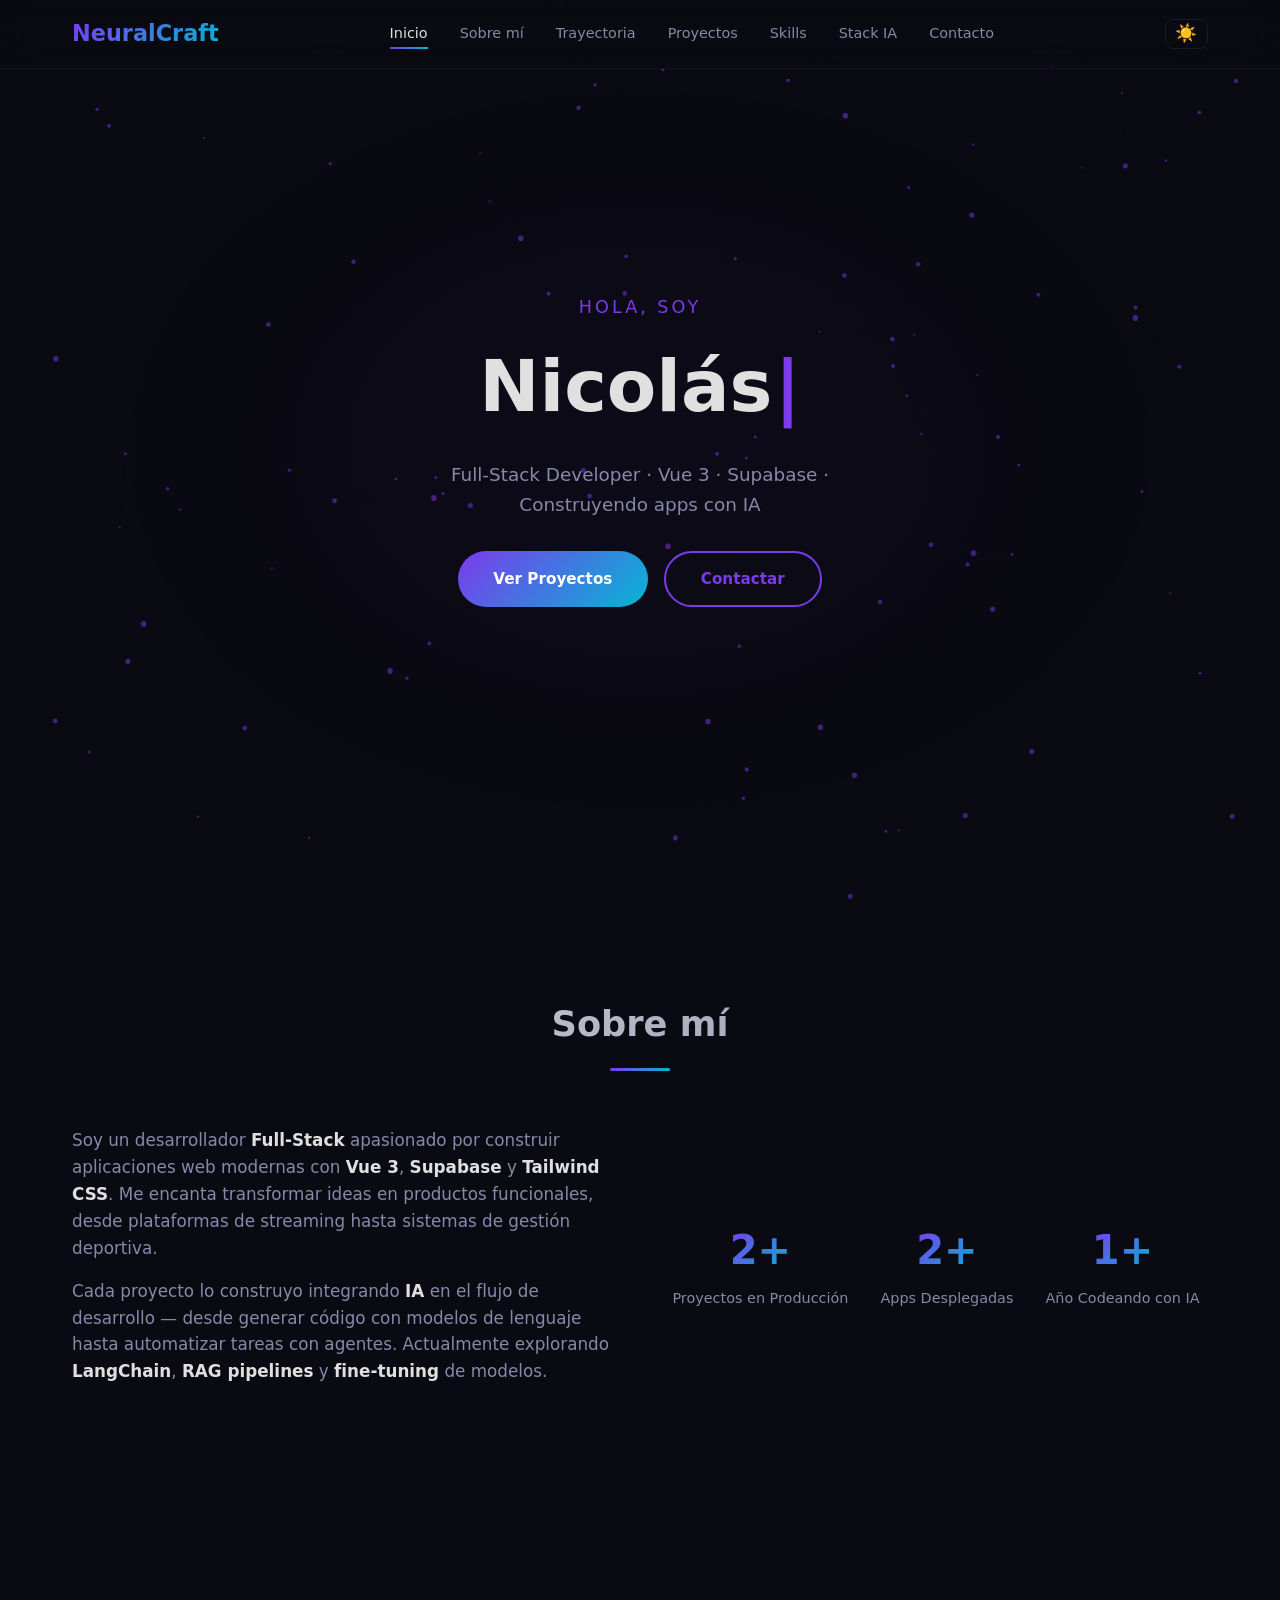
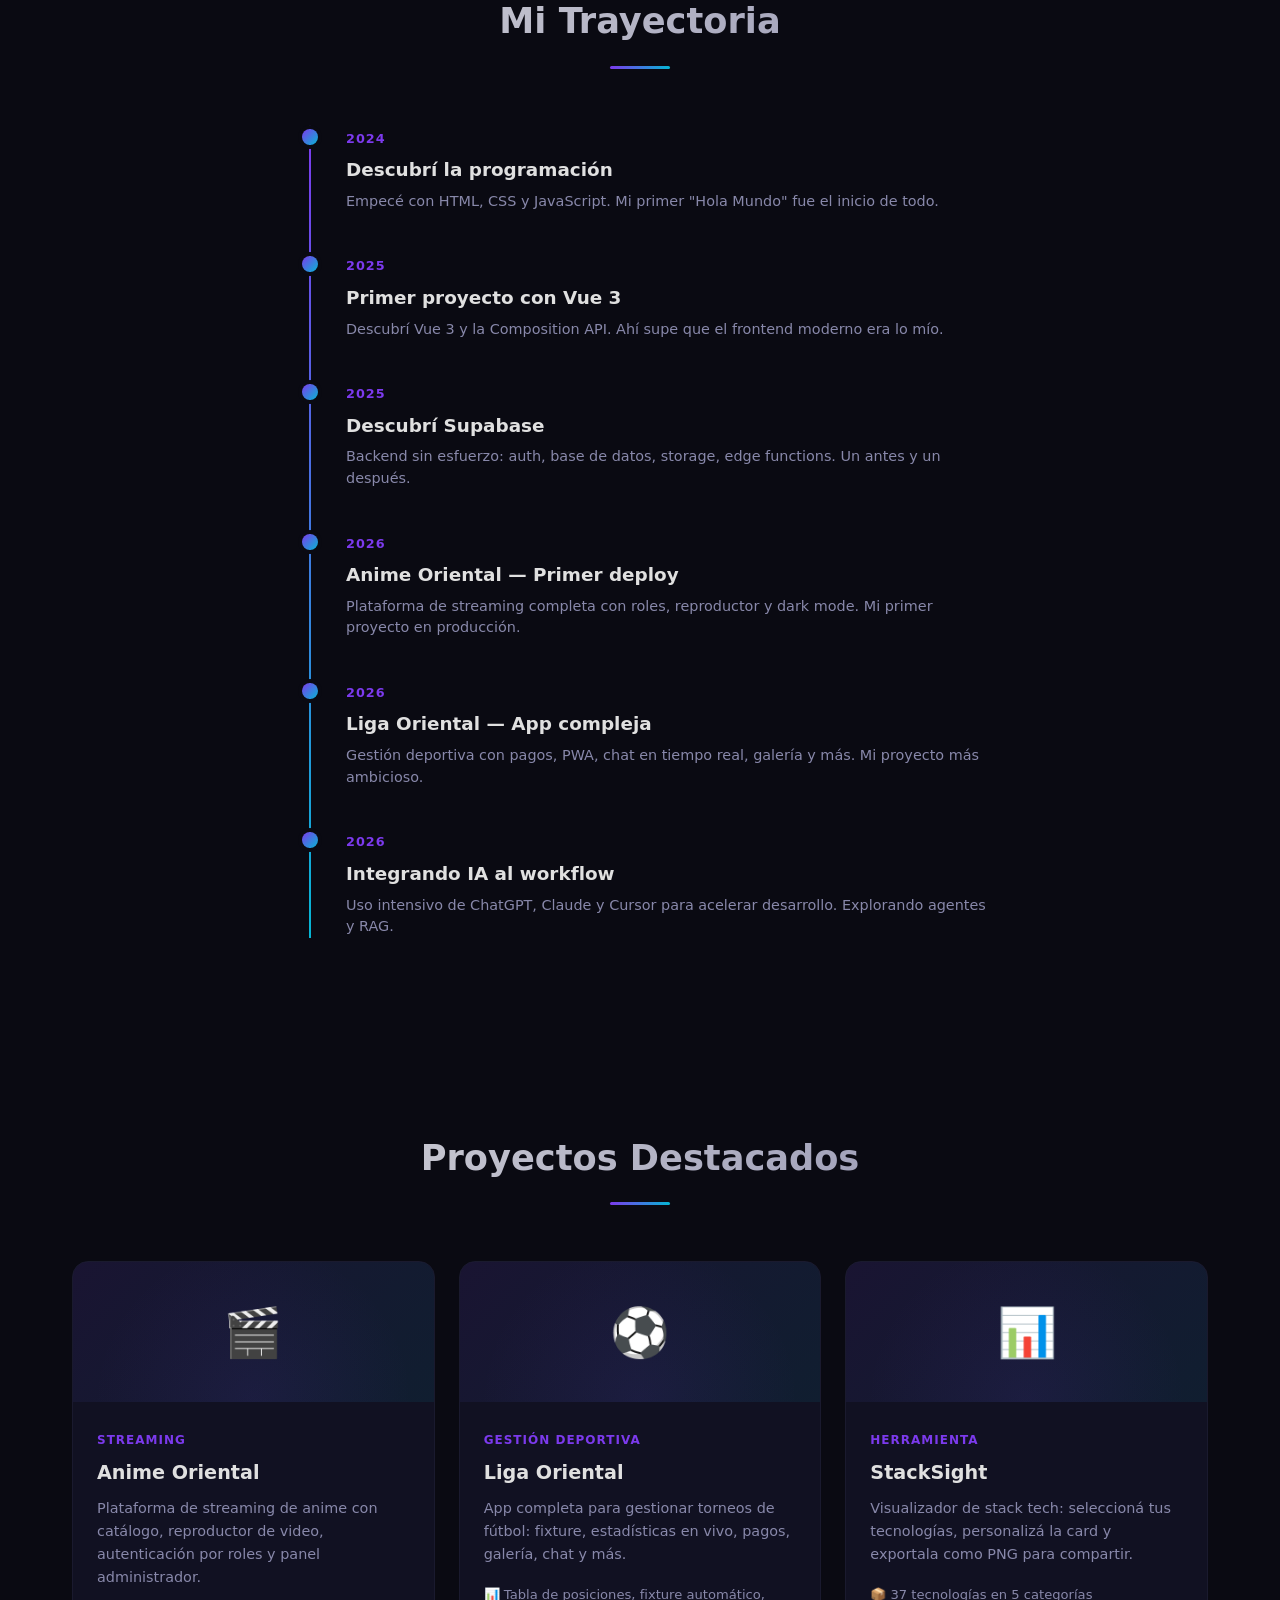
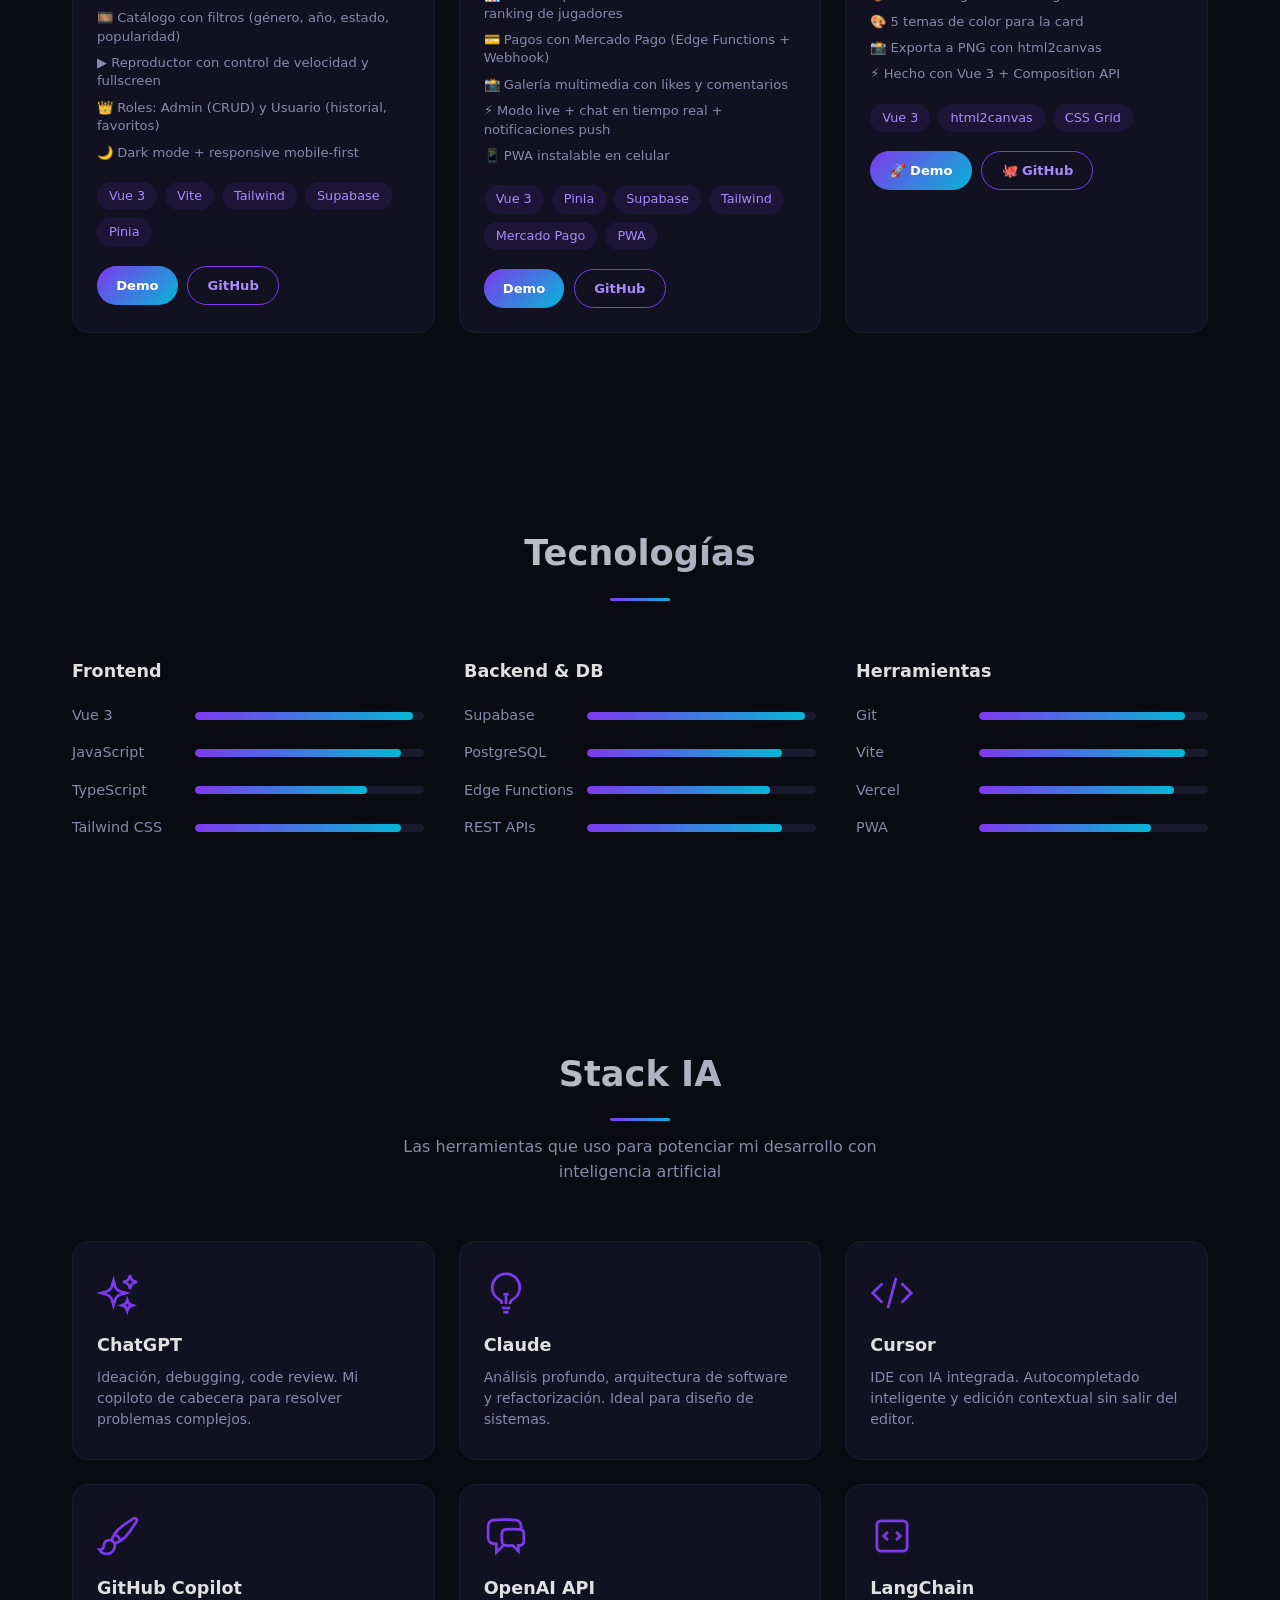
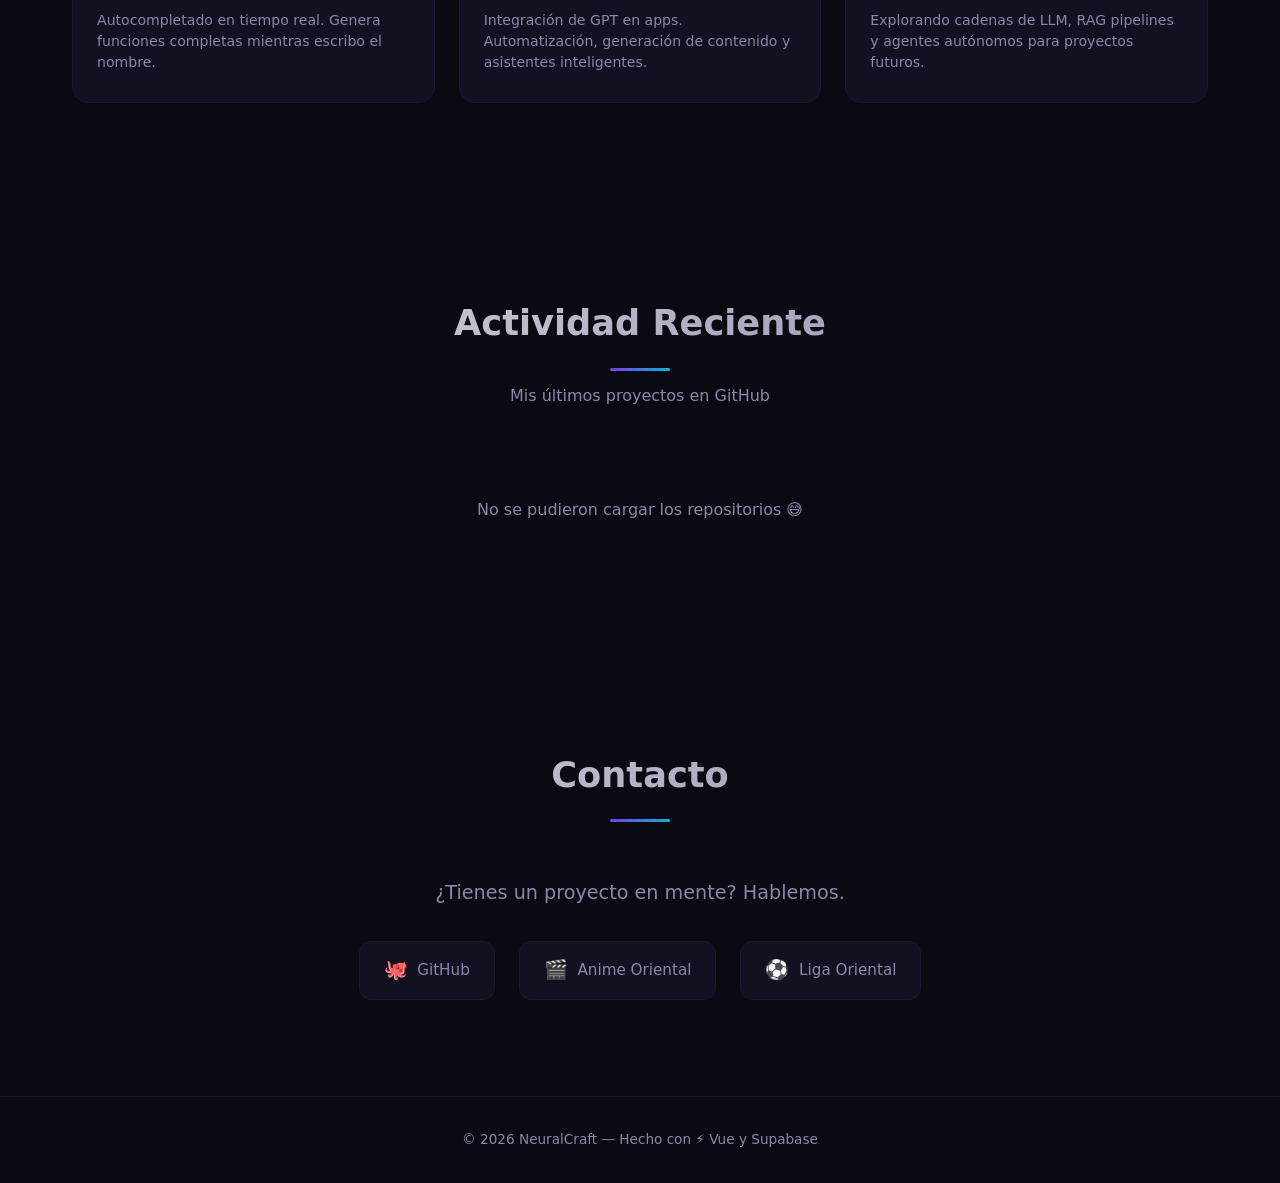
==== index.html @ 84f68640 "🔒 Security audit fixes: XSS via innerHTML, tabnabbing via rel, localStorage validation" ====
<!DOCTYPE html>
<html lang="es" data-theme="dark">
<head>
  <meta charset="UTF-8" />
  <meta name="viewport" content="width=device-width, initial-scale=1.0" />
  <title>NeuralCraft — Portafolio IA</title>
  <meta name="description" content="Portafolio de Nicolás — Full-Stack Developer especializado en Vue 3, Supabase e IA. Proyectos: Anime Oriental y Liga Oriental." />
  <meta property="og:title" content="NeuralCraft — Portafolio IA" />
  <meta property="og:description" content="Full-Stack Developer · Vue 3 · Supabase · Construyendo apps con IA" />
  <meta property="og:type" content="website" />
  <meta name="theme-color" content="#0a0a12" />
  <meta http-equiv="Content-Security-Policy" content="
    default-src 'self';
    script-src 'self';
    style-src 'self' 'unsafe-inline';
    img-src 'self' data:;
    connect-src 'self' https://api.github.com;
    font-src 'self';
  " />
  <link rel="stylesheet" href="css/style.css" />
  <link rel="icon" type="image/svg+xml" href="data:image/svg+xml,<svg xmlns='http://www.w3.org/2000/svg' viewBox='0 0 32 32'><text y='28' font-size='28'>⚡</text></svg>" />
</head>
<body>

  <nav id="navbar">
    <div class="nav-inner">
      <span class="logo">NeuralCraft</span>
      <div class="nav-links">
        <a href="#hero" class="active">Inicio</a>
        <a href="#about">Sobre mí</a>
        <a href="#timeline">Trayectoria</a>
        <a href="#projects">Proyectos</a>
        <a href="#skills">Skills</a>
        <a href="#ai-stack">Stack IA</a>
        <a href="#contact">Contacto</a>
      </div>
      <div class="nav-actions">
        <button id="theme-toggle" class="theme-btn" aria-label="Cambiar tema">🌙</button>
        <button class="nav-toggle" aria-label="Menú">☰</button>
      </div>
    </div>
  </nav>

  <section id="hero">
    <canvas id="bg-canvas"></canvas>
    <div class="hero-content">
      <p class="hero-greeting">Hola, soy</p>
      <h1 class="hero-name">
        <span class="typewriter"></span><span class="cursor">|</span>
      </h1>
      <p class="hero-tagline">
        Full-Stack Developer · Vue 3 · Supabase · Construyendo apps con IA
      </p>
      <div class="hero-actions">
        <a href="#projects" class="btn btn-primary">Ver Proyectos</a>
        <a href="#contact" class="btn btn-outline">Contactar</a>
      </div>
    </div>
  </section>

  <section id="about">
    <div class="section-header">
      <h2>Sobre mí</h2>
      <div class="divider"></div>
    </div>
    <div class="about-grid">
      <div class="about-text reveal">
        <p>
          Soy un desarrollador <strong>Full-Stack</strong> apasionado por construir
          aplicaciones web modernas con <strong>Vue 3</strong>, <strong>Supabase</strong>
          y <strong>Tailwind CSS</strong>. Me encanta transformar ideas en productos
          funcionales, desde plataformas de streaming hasta sistemas de gestión deportiva.
        </p>
        <p>
          Cada proyecto lo construyo integrando <strong>IA</strong> en el flujo de
          desarrollo — desde generar código con modelos de lenguaje hasta automatizar
          tareas con agentes. Actualmente explorando <strong>LangChain</strong>,
          <strong>RAG pipelines</strong> y <strong>fine-tuning</strong> de modelos.
        </p>
      </div>
      <div class="about-stats reveal">
        <div class="stat"><span class="stat-num" data-target="2">0</span><span class="stat-label">Proyectos en Producción</span></div>
        <div class="stat"><span class="stat-num" data-target="2">0</span><span class="stat-label">Apps Desplegadas</span></div>
        <div class="stat"><span class="stat-num" data-target="1">0</span><span class="stat-label">Año Codeando con IA</span></div>
      </div>
    </div>
  </section>

  <section id="timeline">
    <div class="section-header">
      <h2>Mi Trayectoria</h2>
      <div class="divider"></div>
    </div>
    <div class="timeline">
      <div class="tl-item reveal">
        <div class="tl-dot"></div>
        <div class="tl-content">
          <span class="tl-date">2024</span>
          <h3>Descubrí la programación</h3>
          <p>Empecé con HTML, CSS y JavaScript. Mi primer "Hola Mundo" fue el inicio de todo.</p>
        </div>
      </div>
      <div class="tl-item reveal">
        <div class="tl-dot"></div>
        <div class="tl-content">
          <span class="tl-date">2025</span>
          <h3>Primer proyecto con Vue 3</h3>
          <p>Descubrí Vue 3 y la Composition API. Ahí supe que el frontend moderno era lo mío.</p>
        </div>
      </div>
      <div class="tl-item reveal">
        <div class="tl-dot"></div>
        <div class="tl-content">
          <span class="tl-date">2025</span>
          <h3>Descubrí Supabase</h3>
          <p>Backend sin esfuerzo: auth, base de datos, storage, edge functions. Un antes y un después.</p>
        </div>
      </div>
      <div class="tl-item reveal">
        <div class="tl-dot"></div>
        <div class="tl-content">
          <span class="tl-date">2026</span>
          <h3>Anime Oriental — Primer deploy</h3>
          <p>Plataforma de streaming completa con roles, reproductor y dark mode. Mi primer proyecto en producción.</p>
        </div>
      </div>
      <div class="tl-item reveal">
        <div class="tl-dot"></div>
        <div class="tl-content">
          <span class="tl-date">2026</span>
          <h3>Liga Oriental — App compleja</h3>
          <p>Gestión deportiva con pagos, PWA, chat en tiempo real, galería y más. Mi proyecto más ambicioso.</p>
        </div>
      </div>
      <div class="tl-item reveal">
        <div class="tl-dot"></div>
        <div class="tl-content">
          <span class="tl-date">2026</span>
          <h3>Integrando IA al workflow</h3>
          <p>Uso intensivo de ChatGPT, Claude y Cursor para acelerar desarrollo. Explorando agentes y RAG.</p>
        </div>
      </div>
    </div>
  </section>

  <section id="projects">
    <div class="section-header">
      <h2>Proyectos Destacados</h2>
      <div class="divider"></div>
    </div>
    <div class="projects-grid">

      <article class="project-card reveal">
        <div class="card-banner">
          <div class="card-icon">🎬</div>
        </div>
        <div class="card-body">
          <span class="card-tag">Streaming</span>
          <h3>Anime Oriental</h3>
          <p>Plataforma de streaming de anime con catálogo, reproductor de video, autenticación por roles y panel administrador.</p>
          <ul class="card-features">
            <li>🎞️ Catálogo con filtros (género, año, estado, popularidad)</li>
            <li>▶️ Reproductor con control de velocidad y fullscreen</li>
            <li>👑 Roles: Admin (CRUD) y Usuario (historial, favoritos)</li>
            <li>🌙 Dark mode + responsive mobile-first</li>
          </ul>
          <div class="card-tech">
            <span>Vue 3</span><span>Vite</span><span>Tailwind</span><span>Supabase</span><span>Pinia</span>
          </div>
          <div class="card-links">
            <a href="https://anime-oriental.vercel.app" target="_blank" rel="noopener noreferrer" class="card-btn">
              <span class="btn-loader"></span> Demo
            </a>
            <a href="https://github.com/LigaOrientalok/anime-oriental" target="_blank" rel="noopener noreferrer" class="card-btn card-btn-ghost">GitHub</a>
          </div>
        </div>
      </article>

      <article class="project-card reveal">
        <div class="card-banner">
          <div class="card-icon">⚽</div>
        </div>
        <div class="card-body">
          <span class="card-tag">Gestión Deportiva</span>
          <h3>Liga Oriental</h3>
          <p>App completa para gestionar torneos de fútbol: fixture, estadísticas en vivo, pagos, galería, chat y más.</p>
          <ul class="card-features">
            <li>📊 Tabla de posiciones, fixture automático, ranking de jugadores</li>
            <li>💳 Pagos con Mercado Pago (Edge Functions + Webhook)</li>
            <li>📸 Galería multimedia con likes y comentarios</li>
            <li>⚡ Modo live + chat en tiempo real + notificaciones push</li>
            <li>📱 PWA instalable en celular</li>
          </ul>
          <div class="card-tech">
            <span>Vue 3</span><span>Pinia</span><span>Supabase</span><span>Tailwind</span><span>Mercado Pago</span><span>PWA</span>
          </div>
          <div class="card-links">
            <a href="https://liga-oriental-vue.vercel.app" target="_blank" rel="noopener noreferrer" class="card-btn">
              <span class="btn-loader"></span> Demo
            </a>
            <a href="https://github.com/LigaOrientalok/liga-oriental-vue" target="_blank" rel="noopener noreferrer" class="card-btn card-btn-ghost">GitHub</a>
          </div>
        </div>
      </article>

      <article class="project-card reveal">
        <div class="card-banner">
          <div class="card-icon">📊</div>
        </div>
        <div class="card-body">
          <span class="card-tag">Herramienta</span>
          <h3>StackSight</h3>
          <p>Visualizador de stack tech: seleccioná tus tecnologías, personalizá la card y exportala como PNG para compartir.</p>
          <ul class="card-features">
            <li>📦 37 tecnologías en 5 categorías</li>
            <li>🎨 5 temas de color para la card</li>
            <li>📸 Exporta a PNG con html2canvas</li>
            <li>⚡ Hecho con Vue 3 + Composition API</li>
          </ul>
          <div class="card-tech">
            <span>Vue 3</span><span>html2canvas</span><span>CSS Grid</span>
          </div>
          <div class="card-links">
            <a href="https://stack-sight-one.vercel.app" target="_blank" rel="noopener noreferrer" class="card-btn">🚀 Demo</a>
            <a href="https://github.com/LigaOrientalok/stack-sight" target="_blank" rel="noopener noreferrer" class="card-btn card-btn-ghost">🐙 GitHub</a>
          </div>
        </div>
      </article>

    </div>
  </section>

  <section id="skills">
    <div class="section-header">
      <h2>Tecnologías</h2>
      <div class="divider"></div>
    </div>
    <div class="skills-container">
      <div class="skill-group reveal">
        <h3>Frontend</h3>
        <div class="skill-bar"><span>Vue 3</span><div class="bar"><div class="fill" style="--p:95%"></div></div></div>
        <div class="skill-bar"><span>JavaScript</span><div class="bar"><div class="fill" style="--p:90%"></div></div></div>
        <div class="skill-bar"><span>TypeScript</span><div class="bar"><div class="fill" style="--p:75%"></div></div></div>
        <div class="skill-bar"><span>Tailwind CSS</span><div class="bar"><div class="fill" style="--p:90%"></div></div></div>
      </div>
      <div class="skill-group reveal">
        <h3>Backend & DB</h3>
        <div class="skill-bar"><span>Supabase</span><div class="bar"><div class="fill" style="--p:95%"></div></div></div>
        <div class="skill-bar"><span>PostgreSQL</span><div class="bar"><div class="fill" style="--p:85%"></div></div></div>
        <div class="skill-bar"><span>Edge Functions</span><div class="bar"><div class="fill" style="--p:80%"></div></div></div>
        <div class="skill-bar"><span>REST APIs</span><div class="bar"><div class="fill" style="--p:85%"></div></div></div>
      </div>
      <div class="skill-group reveal">
        <h3>Herramientas</h3>
        <div class="skill-bar"><span>Git</span><div class="bar"><div class="fill" style="--p:90%"></div></div></div>
        <div class="skill-bar"><span>Vite</span><div class="bar"><div class="fill" style="--p:90%"></div></div></div>
        <div class="skill-bar"><span>Vercel</span><div class="bar"><div class="fill" style="--p:85%"></div></div></div>
        <div class="skill-bar"><span>PWA</span><div class="bar"><div class="fill" style="--p:75%"></div></div></div>
      </div>
    </div>
  </section>

  <section id="ai-stack">
    <div class="section-header">
      <h2>Stack IA</h2>
      <div class="divider"></div>
      <p class="section-sub">Las herramientas que uso para potenciar mi desarrollo con inteligencia artificial</p>
    </div>
    <div class="ai-grid">
      <div class="ai-card reveal">
        <div class="ai-icon">
          <svg viewBox="0 0 24 24" fill="none" stroke="currentColor" stroke-width="1.5"><path d="M9.813 15.904L9 18.75l-.813-2.846a4.5 4.5 0 00-3.09-3.09L2.25 12l2.846-.813a4.5 4.5 0 003.09-3.09L9 5.25l.813 2.846a4.5 4.5 0 003.09 3.09L15.75 12l-2.846.813a4.5 4.5 0 00-3.09 3.09zM18.259 8.715L18 9.75l-.259-1.035a3.375 3.375 0 00-2.455-2.456L14.25 6l1.036-.259a3.375 3.375 0 002.455-2.456L18 2.25l.259 1.035a3.375 3.375 0 002.455 2.456L21.75 6l-1.036.259a3.375 3.375 0 00-2.455 2.456zM16.894 20.567L16.5 21.75l-.394-1.183a2.25 2.25 0 00-1.423-1.423L13.5 18.75l1.183-.394a2.25 2.25 0 001.423-1.423l.394-1.183.394 1.183a2.25 2.25 0 001.423 1.423l1.183.394-1.183.394a2.25 2.25 0 00-1.423 1.423z"/></svg>
        </div>
        <h3>ChatGPT</h3>
        <p>Ideación, debugging, code review. Mi copiloto de cabecera para resolver problemas complejos.</p>
      </div>
      <div class="ai-card reveal">
        <div class="ai-icon">
          <svg viewBox="0 0 24 24" fill="none" stroke="currentColor" stroke-width="1.5"><path d="M12 18v-5.25m0 0a6.01 6.01 0 001.5-.189m-1.5.189a6.01 6.01 0 01-1.5-.189m3.75 7.478a12.06 12.06 0 01-4.5 0m3.75 2.383a14.406 14.406 0 01-3 0M14.25 18v-.192c0-.983.658-1.823 1.508-2.316a7.5 7.5 0 10-7.517 0c.85.493 1.509 1.333 1.509 2.316V18"/></svg>
        </div>
        <h3>Claude</h3>
        <p>Análisis profundo, arquitectura de software y refactorización. Ideal para diseño de sistemas.</p>
      </div>
      <div class="ai-card reveal">
        <div class="ai-icon">
          <svg viewBox="0 0 24 24" fill="none" stroke="currentColor" stroke-width="1.5"><path d="M17.25 6.75L22.5 12l-5.25 5.25m-10.5 0L1.5 12l5.25-5.25m7.5-3l-4.5 16.5"/></svg>
        </div>
        <h3>Cursor</h3>
        <p>IDE con IA integrada. Autocompletado inteligente y edición contextual sin salir del editor.</p>
      </div>
      <div class="ai-card reveal">
        <div class="ai-icon">
          <svg viewBox="0 0 24 24" fill="none" stroke="currentColor" stroke-width="1.5"><path d="M9.53 16.122a3 3 0 00-5.78 1.128 2.25 2.25 0 01-2.4 2.245 4.5 4.5 0 008.4-2.245c0-.399-.078-.78-.22-1.128zm0 0a15.998 15.998 0 003.388-1.62m-5.043-.025a15.994 15.994 0 011.622-3.395m3.42 3.42a15.995 15.995 0 004.764-4.648l3.876-5.814a1.151 1.151 0 00-1.597-1.597L14.146 6.32a15.996 15.996 0 00-4.649 4.763m3.42 3.42a6.776 6.776 0 00-3.42-3.42"/></svg>
        </div>
        <h3>GitHub Copilot</h3>
        <p>Autocompletado en tiempo real. Genera funciones completas mientras escribo el nombre.</p>
      </div>
      <div class="ai-card reveal">
        <div class="ai-icon">
          <svg viewBox="0 0 24 24" fill="none" stroke="currentColor" stroke-width="1.5"><path d="M20.25 8.511c.884.284 1.5 1.128 1.5 2.097v4.286c0 1.136-.847 2.1-1.98 2.193-.34.027-.68.052-1.02.072v3.091l-3-3c-1.354 0-2.694-.055-4.02-.163a2.115 2.115 0 01-.825-.242m9.345-8.334a2.126 2.126 0 00-.476-.095 48.64 48.64 0 00-8.048 0c-1.131.094-1.976 1.057-1.976 2.192v4.286c0 .837.46 1.58 1.155 1.951m9.345-8.334V6.637c0-1.621-1.152-3.026-2.76-3.235A48.455 48.455 0 0011.25 3c-2.115 0-4.198.137-6.24.402-1.608.209-2.76 1.614-2.76 3.235v6.226c0 1.621 1.152 3.026 2.76 3.235.577.075 1.157.14 1.74.194V21l4.155-4.155"/></svg>
        </div>
        <h3>OpenAI API</h3>
        <p>Integración de GPT en apps. Automatización, generación de contenido y asistentes inteligentes.</p>
      </div>
      <div class="ai-card reveal">
        <div class="ai-icon">
          <svg viewBox="0 0 24 24" fill="none" stroke="currentColor" stroke-width="1.5"><path d="M14.25 9.75L16.5 12l-2.25 2.25m-4.5 0L7.5 12l2.25-2.25M6 20.25h12A2.25 2.25 0 0020.25 18V6A2.25 2.25 0 0018 3.75H6A2.25 2.25 0 003.75 6v12A2.25 2.25 0 006 20.25z"/></svg>
        </div>
        <h3>LangChain</h3>
        <p>Explorando cadenas de LLM, RAG pipelines y agentes autónomos para proyectos futuros.</p>
      </div>
    </div>
  </section>

  <section id="github">
    <div class="section-header">
      <h2>Actividad Reciente</h2>
      <div class="divider"></div>
      <p class="section-sub">Mis últimos proyectos en GitHub</p>
    </div>
    <div class="github-grid" id="gh-repos">
      <div class="gh-loader">Cargando...</div>
    </div>
  </section>

  <section id="contact">
    <div class="section-header">
      <h2>Contacto</h2>
      <div class="divider"></div>
    </div>
    <div class="contact-content reveal">
      <p>¿Tienes un proyecto en mente? Hablemos.</p>
      <div class="contact-links">
        <a href="https://github.com/LigaOrientalok" target="_blank" rel="noopener noreferrer" class="contact-item">
          <span class="ci-icon">🐙</span>
          <span>GitHub</span>
        </a>
        <a href="https://anime-oriental.vercel.app" target="_blank" rel="noopener noreferrer" class="contact-item">
          <span class="ci-icon">🎬</span>
          <span>Anime Oriental</span>
        </a>
        <a href="https://liga-oriental-vue.vercel.app" target="_blank" rel="noopener noreferrer" class="contact-item">
          <span class="ci-icon">⚽</span>
          <span>Liga Oriental</span>
        </a>
      </div>
    </div>
  </section>

  <footer>
    <p>&copy; <span id="year"></span> NeuralCraft — Hecho con ⚡ Vue y Supabase</p>
  </footer>

  <script src="js/script.js"></script>
</body>
</html>
---- css/style.css ----
/* ===== Theme ===== */
:root {
  --bg: #0a0a12;
  --bg-card: #111122;
  --bg-card-hover: #1a1a2e;
  --text: #e0e0e0;
  --text-secondary: #8888aa;
  --border: #1a1a2e;
  --border-hover: #7c3aed;
  --nav-bg: rgba(10,10,18,0.7);
  --card-btn-ghost-border: #7c3aed;
  --card-btn-ghost-color: #a78bfa;
  --bar-bg: #1a1a2e;
  --footer-border: #1a1a2e;
  --scrollbar-track: #0a0a12;
  --scrollbar-thumb: #2d2d44;
  --selection: #7c3aed;
}
[data-theme="light"] {
  --bg: #f0f2f5;
  --bg-card: #ffffff;
  --bg-card-hover: #f5f5fa;
  --text: #1a1a2e;
  --text-secondary: #555577;
  --border: #e0e0e8;
  --border-hover: #7c3aed;
  --nav-bg: rgba(240,242,245,0.8);
  --card-btn-ghost-border: #7c3aed;
  --card-btn-ghost-color: #7c3aed;
  --bar-bg: #e0e0e8;
  --footer-border: #e0e0e8;
  --scrollbar-track: #f0f2f5;
  --scrollbar-thumb: #ccc;
  --selection: #7c3aed;
}

/* ===== Reset & Base ===== */
*, *::before, *::after { margin: 0; padding: 0; box-sizing: border-box; }
html { scroll-behavior: smooth; }
body {
  font-family: 'Segoe UI', system-ui, -apple-system, sans-serif;
  background: var(--bg);
  color: var(--text);
  line-height: 1.6;
  overflow-x: hidden;
  transition: background .4s, color .4s;
}
::selection { background: var(--selection); color: #fff; }

a { text-decoration: none; color: inherit; }
img { max-width: 100%; display: block; }

/* ===== Scrollbar ===== */
::-webkit-scrollbar { width: 8px; }
::-webkit-scrollbar-track { background: var(--scrollbar-track); }
::-webkit-scrollbar-thumb { background: var(--scrollbar-thumb); border-radius: 10px; }
::-webkit-scrollbar-thumb:hover { background: #7c3aed; }

/* ===== Navbar ===== */
#navbar {
  position: fixed; top: 0; left: 0; width: 100%;
  z-index: 1000;
  background: var(--nav-bg);
  backdrop-filter: blur(16px);
  border-bottom: 1px solid rgba(124,58,237,0.1);
  transition: background .3s;
}
.nav-inner {
  max-width: 1200px; margin: 0 auto;
  display: flex; justify-content: space-between; align-items: center;
  padding: 1rem 2rem;
}
.logo {
  font-size: 1.4rem; font-weight: 800;
  background: linear-gradient(135deg, #7c3aed, #06b6d4);
  -webkit-background-clip: text;
  -webkit-text-fill-color: transparent;
  background-clip: text;
}
.nav-actions { display: flex; align-items: center; gap: .5rem; }
.nav-links { display: flex; gap: 2rem; }
.nav-links a {
  font-size: .9rem; font-weight: 500;
  color: var(--text-secondary); transition: color .3s;
  position: relative;
}
.nav-links a::after {
  content: ''; position: absolute; bottom: -4px; left: 0;
  width: 0; height: 2px;
  background: linear-gradient(90deg, #7c3aed, #06b6d4);
  transition: width .3s;
}
.nav-links a:hover, .nav-links a.active { color: var(--text); }
.nav-links a:hover::after, .nav-links a.active::after { width: 100%; }

.theme-btn {
  background: none; border: 1px solid var(--border);
  color: var(--text-secondary); font-size: 1.1rem;
  cursor: pointer; padding: .35rem .6rem; border-radius: 8px;
  transition: all .3s; line-height: 1;
}
.theme-btn:hover { border-color: #7c3aed; color: #7c3aed; }

.nav-toggle { display: none; background: none; border: none; color: var(--text); font-size: 1.5rem; cursor: pointer; }

/* ===== Hero ===== */
#hero {
  position: relative; min-height: 100vh;
  display: flex; align-items: center; justify-content: center;
  overflow: hidden;
}
#bg-canvas { position: absolute; inset: 0; width: 100%; height: 100%; z-index: 0; }
.hero-content {
  position: relative; z-index: 1;
  text-align: center; max-width: 700px; padding: 2rem;
}
.hero-greeting {
  font-size: 1.1rem; color: #7c3aed; text-transform: uppercase;
  letter-spacing: 3px; margin-bottom: .5rem;
}
.hero-name {
  font-size: clamp(2.5rem, 8vw, 4.5rem);
  font-weight: 800; min-height: 1.2em;
}
.typewriter { color: var(--text); }
.cursor {
  display: inline-block; margin-left: 2px;
  color: #7c3aed; animation: blink .8s step-end infinite;
}
@keyframes blink { 50% { opacity: 0; } }
.hero-tagline {
  font-size: 1.15rem; color: var(--text-secondary);
  margin: 1rem 0 2rem; max-width: 500px; margin-inline: auto;
}
.hero-actions { display: flex; gap: 1rem; justify-content: center; flex-wrap: wrap; }
.btn {
  padding: .85rem 2.2rem; border-radius: 50px;
  font-weight: 600; font-size: .95rem; transition: all .3s;
  display: inline-flex; align-items: center; gap: .5rem;
}
.btn-primary {
  background: linear-gradient(135deg, #7c3aed, #06b6d4);
  color: #fff; border: none;
}
.btn-primary:hover { transform: translateY(-2px); box-shadow: 0 8px 30px rgba(124,58,237,0.35); }
.btn-outline {
  background: transparent; color: #7c3aed;
  border: 2px solid #7c3aed;
}
.btn-outline:hover { background: rgba(124,58,237,0.1); transform: translateY(-2px); }

/* ===== Sections ===== */
section {
  max-width: 1200px; margin: 0 auto; padding: 6rem 2rem;
}
.section-header { text-align: center; margin-bottom: 3.5rem; }
.section-header h2 {
  font-size: 2.2rem; font-weight: 700;
  background: linear-gradient(135deg, var(--text), var(--text-secondary));
  -webkit-background-clip: text;
  -webkit-text-fill-color: transparent;
  background-clip: text;
}
.section-sub {
  color: var(--text-secondary); font-size: 1rem;
  margin-top: .8rem; max-width: 500px; margin-inline: auto;
}
.divider {
  width: 60px; height: 3px;
  background: linear-gradient(90deg, #7c3aed, #06b6d4);
  margin: 1rem auto 0; border-radius: 10px;
}

/* ===== About ===== */
.about-grid {
  display: grid; grid-template-columns: 1fr 1fr; gap: 3rem; align-items: center;
}
.about-text p { color: var(--text-secondary); margin-bottom: 1rem; font-size: 1.05rem; }
.about-text strong { color: var(--text); }
.about-stats { display: flex; gap: 2rem; justify-content: center; }
.stat { text-align: center; }
.stat-num {
  font-size: 2.5rem; font-weight: 800;
  background: linear-gradient(135deg, #7c3aed, #06b6d4);
  -webkit-background-clip: text;
  -webkit-text-fill-color: transparent;
  background-clip: text;
}
.stat-label { display: block; color: var(--text-secondary); font-size: .9rem; margin-top: .3rem; }

/* ===== Timeline ===== */
.timeline {
  position: relative; max-width: 700px; margin: 0 auto;
}
.timeline::before {
  content: ''; position: absolute; left: 19px; top: 0;
  width: 2px; height: 100%;
  background: linear-gradient(to bottom, #7c3aed, #06b6d4);
}
.tl-item {
  position: relative; padding-left: 3.5rem; padding-bottom: 2.5rem;
}
.tl-item:last-child { padding-bottom: 0; }
.tl-dot {
  position: absolute; left: 12px; top: 4px;
  width: 16px; height: 16px;
  background: linear-gradient(135deg, #7c3aed, #06b6d4);
  border-radius: 50%; z-index: 1;
  box-shadow: 0 0 0 4px var(--bg);
}
.tl-date {
  font-size: .8rem; font-weight: 700; color: #7c3aed;
  text-transform: uppercase; letter-spacing: 1px;
}
.tl-content h3 { font-size: 1.15rem; margin: .3rem 0 .4rem; }
.tl-content p { color: var(--text-secondary); font-size: .9rem; line-height: 1.5; }

/* ===== Projects ===== */
.projects-grid {
  display: grid; grid-template-columns: repeat(auto-fill, minmax(320px, 1fr)); gap: 1.5rem;
}
.project-card {
  background: var(--bg-card); border-radius: 16px; overflow: hidden;
  border: 1px solid var(--border); transition: all .4s;
  cursor: default;
}
.project-card:hover {
  transform: translateY(-8px); border-color: var(--border-hover);
  box-shadow: 0 20px 60px rgba(124,58,237,0.12);
}
.card-banner {
  height: 140px; display: flex; align-items: center; justify-content: center;
  background: linear-gradient(135deg, rgba(124,58,237,0.08), rgba(6,182,212,0.08));
  position: relative; overflow: hidden;
}
.card-banner::before {
  content: ''; position: absolute; inset: 0;
  background: radial-gradient(circle at 50% 100%, rgba(124,58,237,0.08), transparent 70%);
}
.card-icon { font-size: 3rem; position: relative; z-index: 1; }
.card-body { padding: 1.5rem; transition: background .3s; }
.card-tag {
  display: inline-block; font-size: .75rem; font-weight: 600; text-transform: uppercase;
  letter-spacing: 1px; color: #7c3aed; margin-bottom: .5rem;
}
.card-body h3 { font-size: 1.2rem; margin-bottom: .5rem; }
.card-body p { color: var(--text-secondary); font-size: .9rem; margin-bottom: 1rem; }
.card-tech { display: flex; gap: .5rem; flex-wrap: wrap; }
.card-tech span {
  background: rgba(124,58,237,0.1); color: #a78bfa;
  padding: .25rem .75rem; border-radius: 50px; font-size: .8rem;
}
.card-features {
  list-style: none; margin: .8rem 0 1rem; padding: 0;
}
.card-features li {
  font-size: .82rem; color: var(--text-secondary); padding: .25rem 0;
  line-height: 1.4;
}
.card-links {
  display: flex; gap: .6rem; margin-top: 1.2rem; flex-wrap: wrap;
}
.card-btn {
  padding: .5rem 1.2rem; border-radius: 50px; font-size: .82rem; font-weight: 600;
  background: linear-gradient(135deg, #7c3aed, #06b6d4); color: #fff;
  transition: all .3s; text-decoration: none;
  display: inline-flex; align-items: center; gap: .4rem;
}
.card-btn:hover { transform: translateY(-2px); box-shadow: 0 4px 15px rgba(124,58,237,0.3); }
.card-btn-ghost {
  background: transparent; border: 1px solid var(--card-btn-ghost-border);
  color: var(--card-btn-ghost-color);
}
.card-btn-ghost:hover { background: rgba(124,58,237,0.1); }
.btn-loader {
  width: 12px; height: 12px; border: 2px solid rgba(255,255,255,0.3);
  border-top-color: #fff; border-radius: 50%;
  display: none; animation: spin .6s linear infinite;
}
.card-btn.loading .btn-loader { display: inline-block; }

@keyframes spin { to { transform: rotate(360deg); } }

/* ===== Skills ===== */
.skills-container {
  display: grid; grid-template-columns: repeat(auto-fit, minmax(280px, 1fr)); gap: 2.5rem;
}
.skill-group h3 {
  font-size: 1.1rem; margin-bottom: 1.2rem; color: var(--text);
}
.skill-bar { display: flex; align-items: center; gap: .8rem; margin-bottom: .9rem; }
.skill-bar span:first-child {
  width: 110px; font-size: .9rem; color: var(--text-secondary); flex-shrink: 0;
}
.bar {
  flex: 1; height: 8px; background: var(--bar-bg); border-radius: 10px; overflow: hidden;
}
.fill {
  height: 100%; width: 0; border-radius: 10px;
  background: linear-gradient(90deg, #7c3aed, #06b6d4);
  transition: width 1s ease;
}

/* ===== AI Stack ===== */
.ai-grid {
  display: grid; grid-template-columns: repeat(auto-fill, minmax(280px, 1fr)); gap: 1.5rem;
}
.ai-card {
  background: var(--bg-card); border: 1px solid var(--border);
  border-radius: 16px; padding: 1.8rem 1.5rem;
  transition: all .4s;
}
.ai-card:hover {
  transform: translateY(-4px); border-color: #7c3aed;
  box-shadow: 0 12px 40px rgba(124,58,237,0.1);
}
.ai-icon {
  width: 44px; height: 44px; margin-bottom: 1rem;
  color: #7c3aed;
}
.ai-icon svg { width: 100%; height: 100%; }
.ai-card h3 { font-size: 1.1rem; margin-bottom: .5rem; }
.ai-card p { color: var(--text-secondary); font-size: .88rem; line-height: 1.5; }

/* ===== GitHub Activity ===== */
.github-grid {
  display: grid; grid-template-columns: repeat(auto-fill, minmax(280px, 1fr)); gap: 1.2rem;
}
.gh-card {
  background: var(--bg-card); border: 1px solid var(--border);
  border-radius: 12px; padding: 1.2rem 1.4rem;
  transition: all .3s;
}
.gh-card:hover { border-color: #7c3aed; transform: translateY(-3px); }
.gh-card h3 {
  font-size: 1rem; font-weight: 600; margin-bottom: .4rem;
  display: flex; align-items: center; gap: .4rem;
}
.gh-card h3 span { color: #7c3aed; font-weight: 400; }
.gh-card p { color: var(--text-secondary); font-size: .85rem; margin-bottom: .7rem; }
.gh-footer { display: flex; gap: 1rem; font-size: .8rem; color: var(--text-secondary); }
.gh-footer span { display: flex; align-items: center; gap: .25rem; }
.gh-loader {
  grid-column: 1 / -1; text-align: center; padding: 2rem;
  color: var(--text-secondary);
}
.gh-loader .spinner {
  display: inline-block; width: 24px; height: 24px;
  border: 3px solid var(--border); border-top-color: #7c3aed;
  border-radius: 50%; animation: spin .7s linear infinite;
  margin-bottom: .8rem;
}
.gh-error {
  grid-column: 1 / -1; text-align: center; padding: 2rem;
  color: var(--text-secondary);
}

/* ===== Contact ===== */
.contact-content { text-align: center; }
.contact-content p {
  font-size: 1.2rem; color: var(--text-secondary); margin-bottom: 2rem;
}
.contact-links {
  display: flex; justify-content: center; gap: 1.5rem; flex-wrap: wrap;
}
.contact-item {
  display: flex; align-items: center; gap: .6rem;
  background: var(--bg-card); padding: .85rem 1.5rem; border-radius: 12px;
  border: 1px solid var(--border); transition: all .3s;
  color: var(--text-secondary); font-size: .95rem;
}
.contact-item:hover {
  border-color: #7c3aed; transform: translateY(-3px);
  box-shadow: 0 8px 25px rgba(124,58,237,0.12);
}
.ci-icon { font-size: 1.2rem; }

/* ===== Footer ===== */
footer {
  text-align: center; padding: 2rem; color: var(--text-secondary);
  border-top: 1px solid var(--footer-border); font-size: .85rem;
}

/* ===== Reveal Animation ===== */
.reveal {
  opacity: 0; transform: translateY(40px);
  transition: opacity .7s ease, transform .7s ease;
}
.reveal.visible {
  opacity: 1; transform: translateY(0);
}

/* ===== Responsive ===== */
@media (max-width: 768px) {
  .nav-links {
    position: fixed; top: 0; right: -100%; width: 70%; height: 100vh;
    background: var(--nav-bg); backdrop-filter: blur(20px);
    flex-direction: column; justify-content: center; align-items: center;
    transition: right .4s; z-index: 999;
  }
  .nav-links.open { right: 0; }
  .nav-toggle { display: block; z-index: 1000; }
  .nav-actions { position: relative; z-index: 1001; }
  .about-grid { grid-template-columns: 1fr; gap: 2rem; }
  .about-stats { flex-wrap: wrap; }
  .projects-grid { grid-template-columns: 1fr; }
  .skills-container { grid-template-columns: 1fr; }
  .ai-grid { grid-template-columns: 1fr; }
  .github-grid { grid-template-columns: 1fr; }
  .contact-links { flex-direction: column; align-items: center; }
  .hero-name { font-size: 2.5rem; }
}

/* ===== Parallax gradient on scroll ===== */
.parallax-glow {
  position: fixed; top: 0; left: 0; width: 100%; height: 100%;
  pointer-events: none; z-index: -1;
  background: radial-gradient(ellipse at var(--mx, 50%) var(--my, 50%), rgba(124,58,237,0.03), transparent 60%);
  transition: background .1s;
}
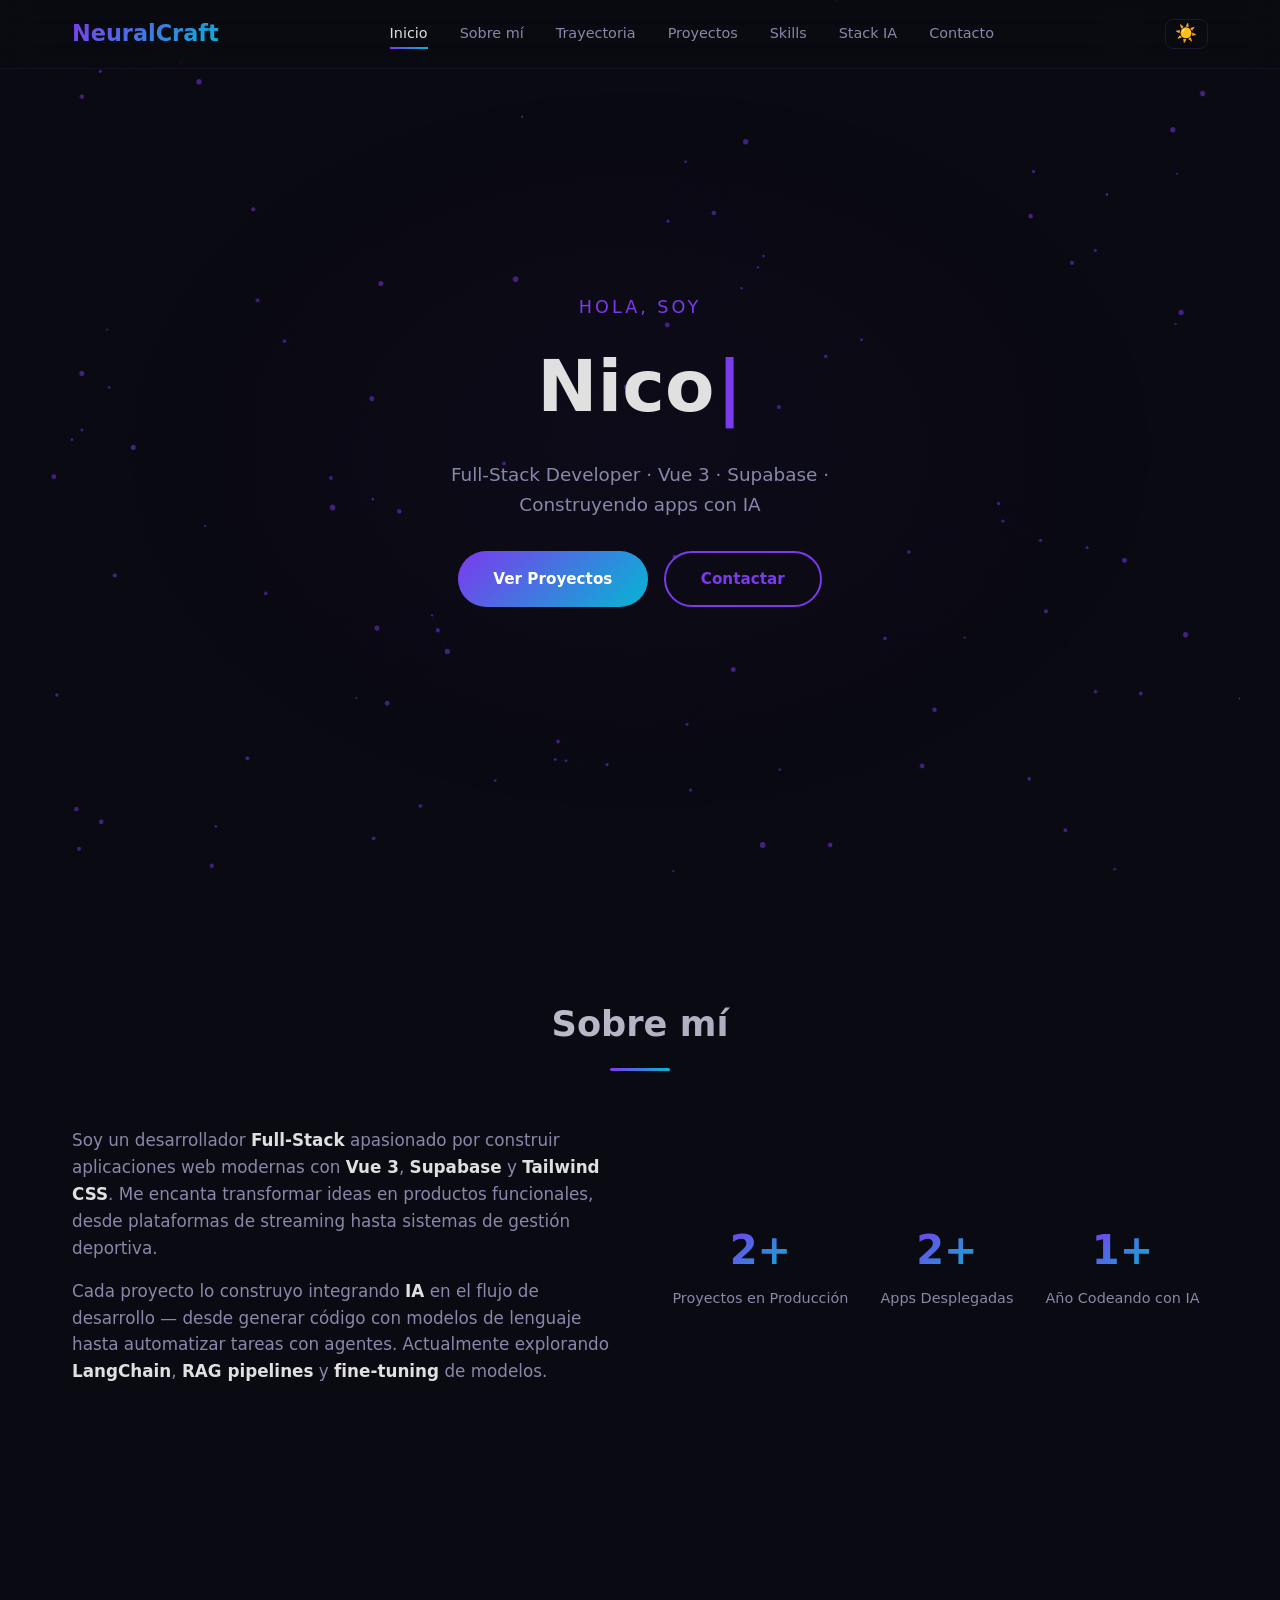
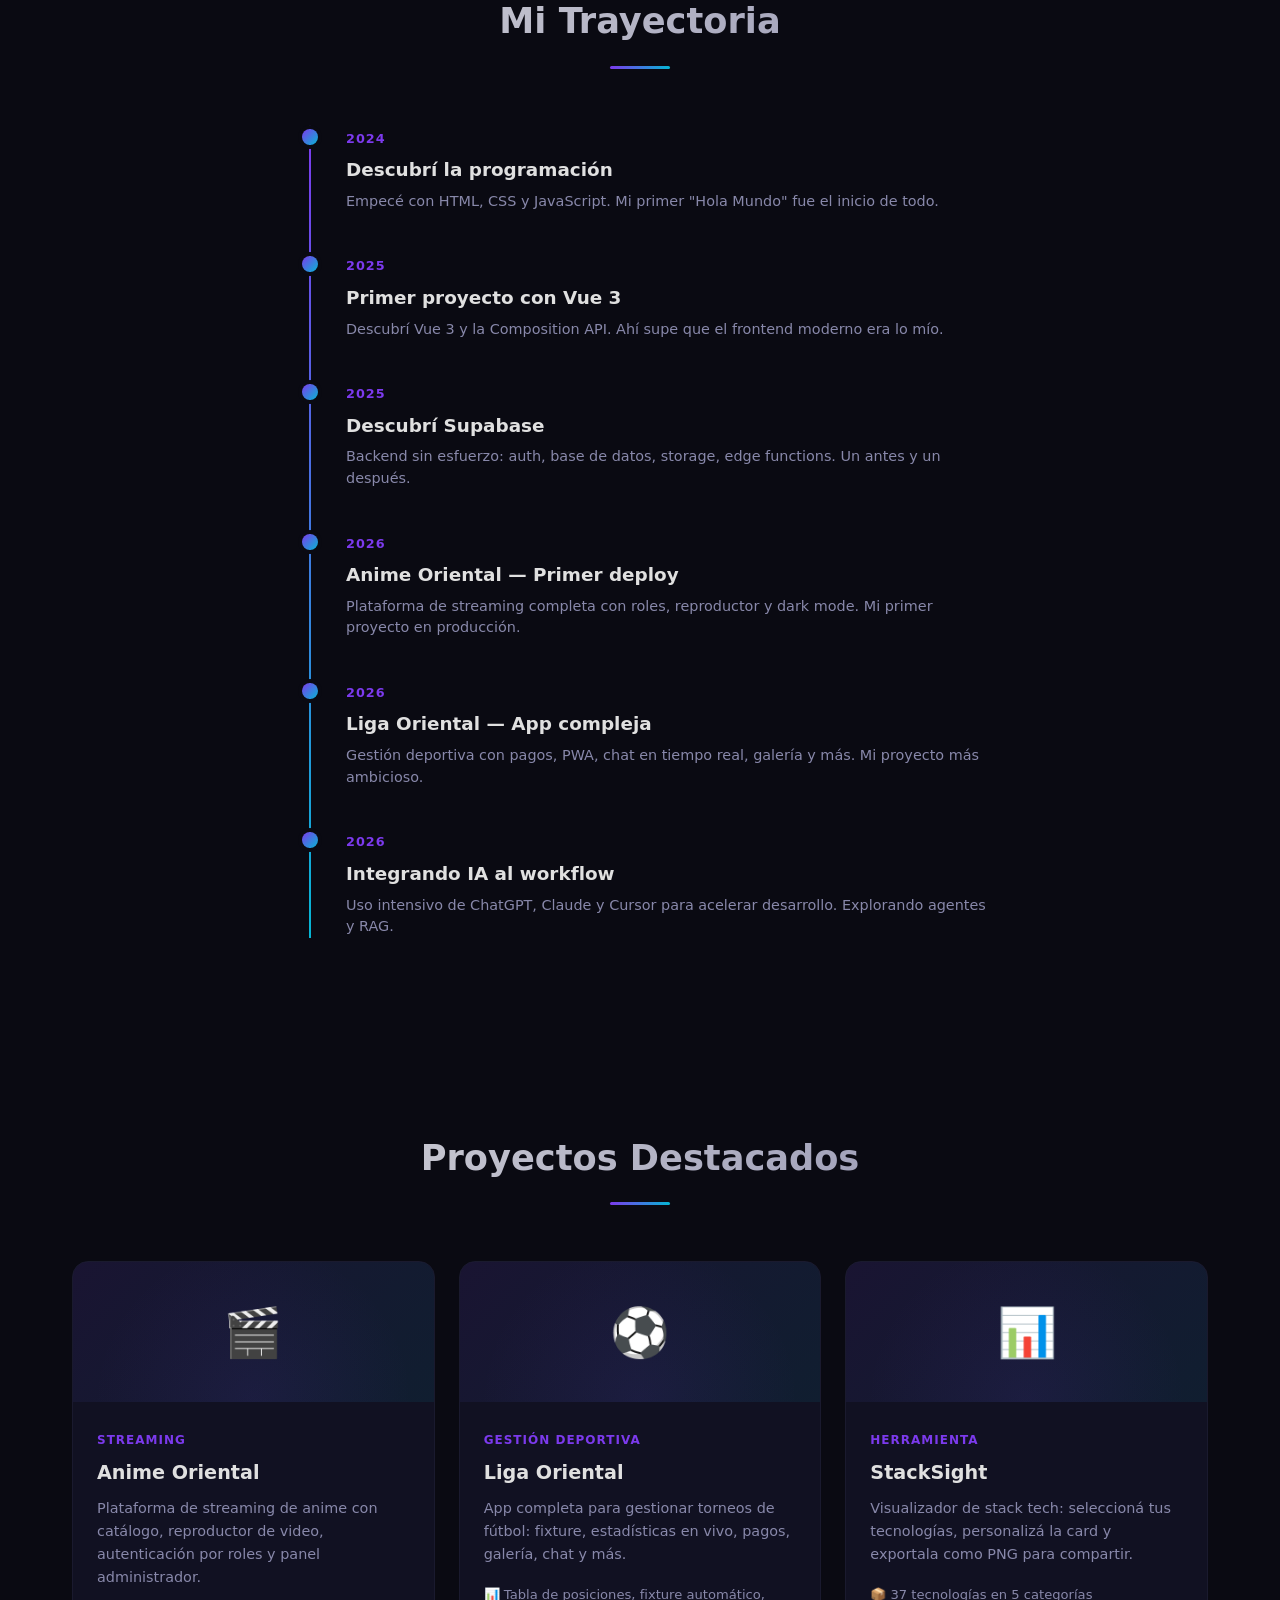
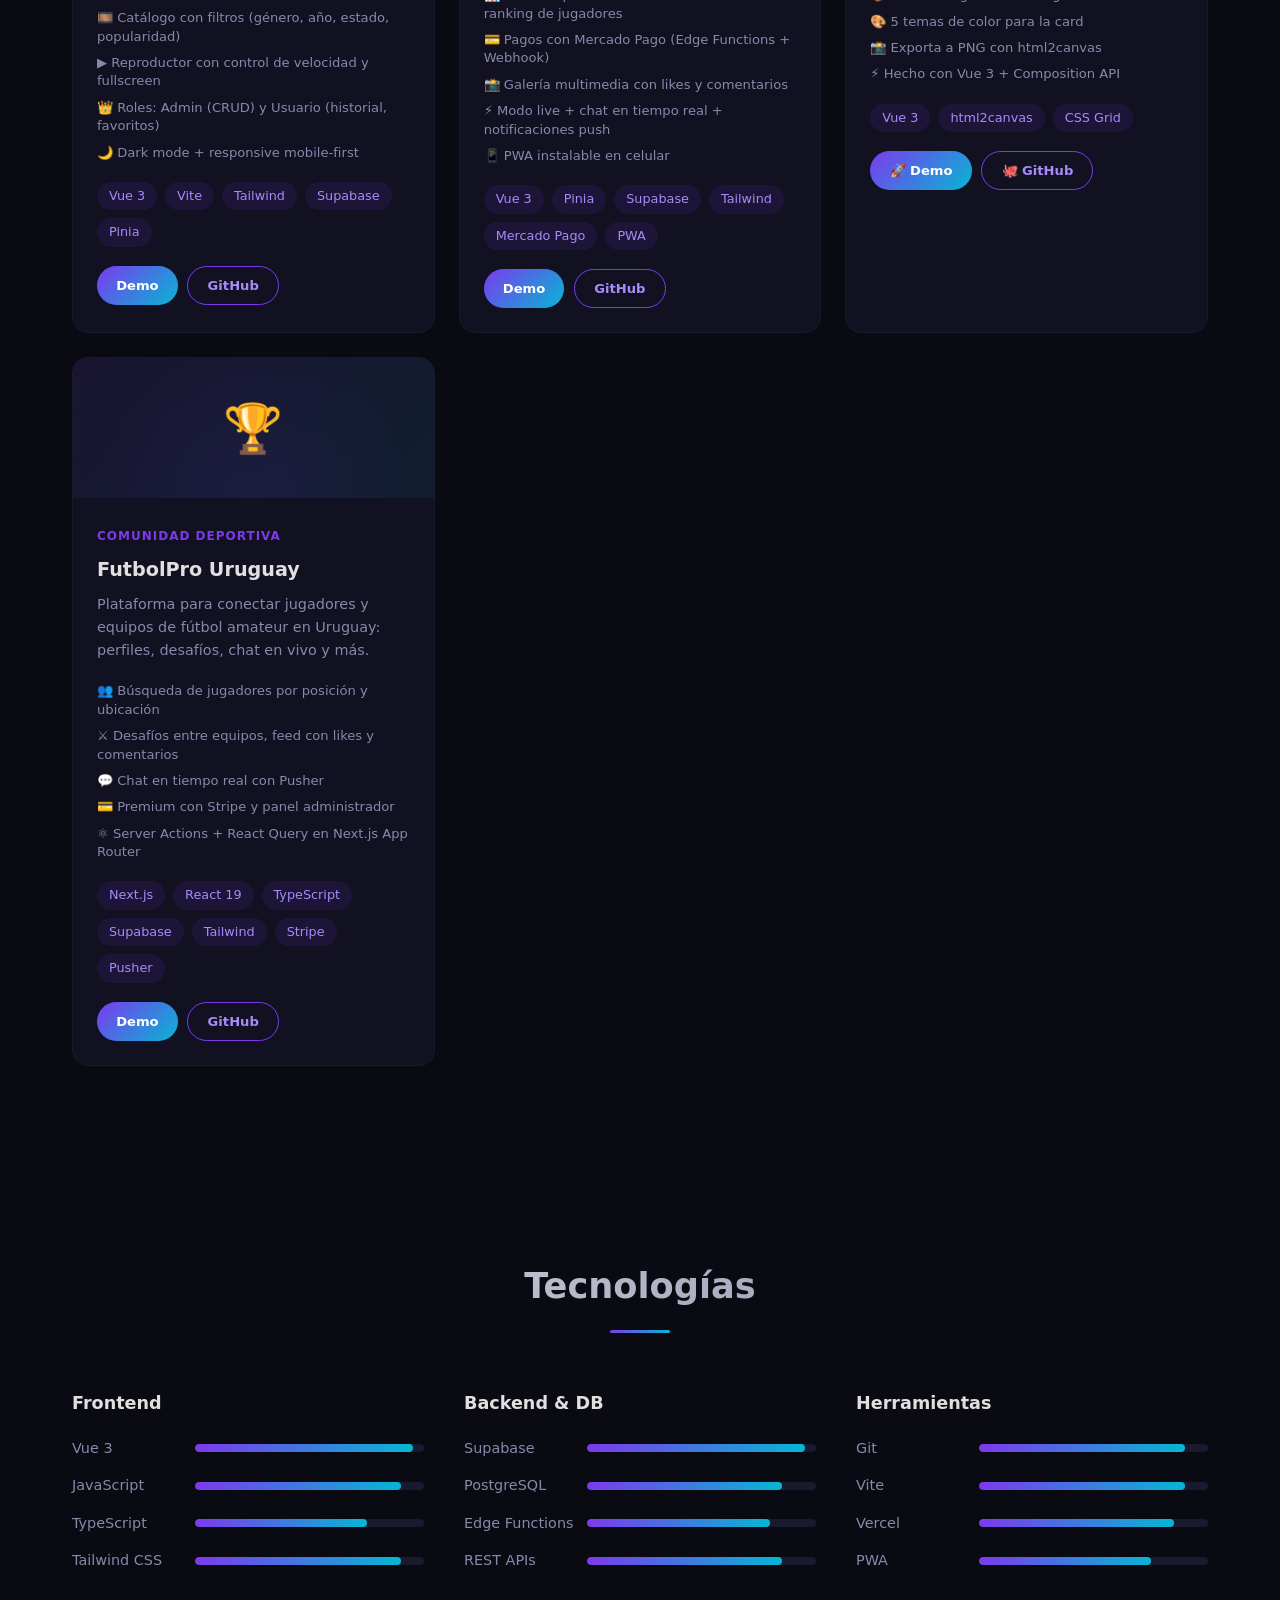
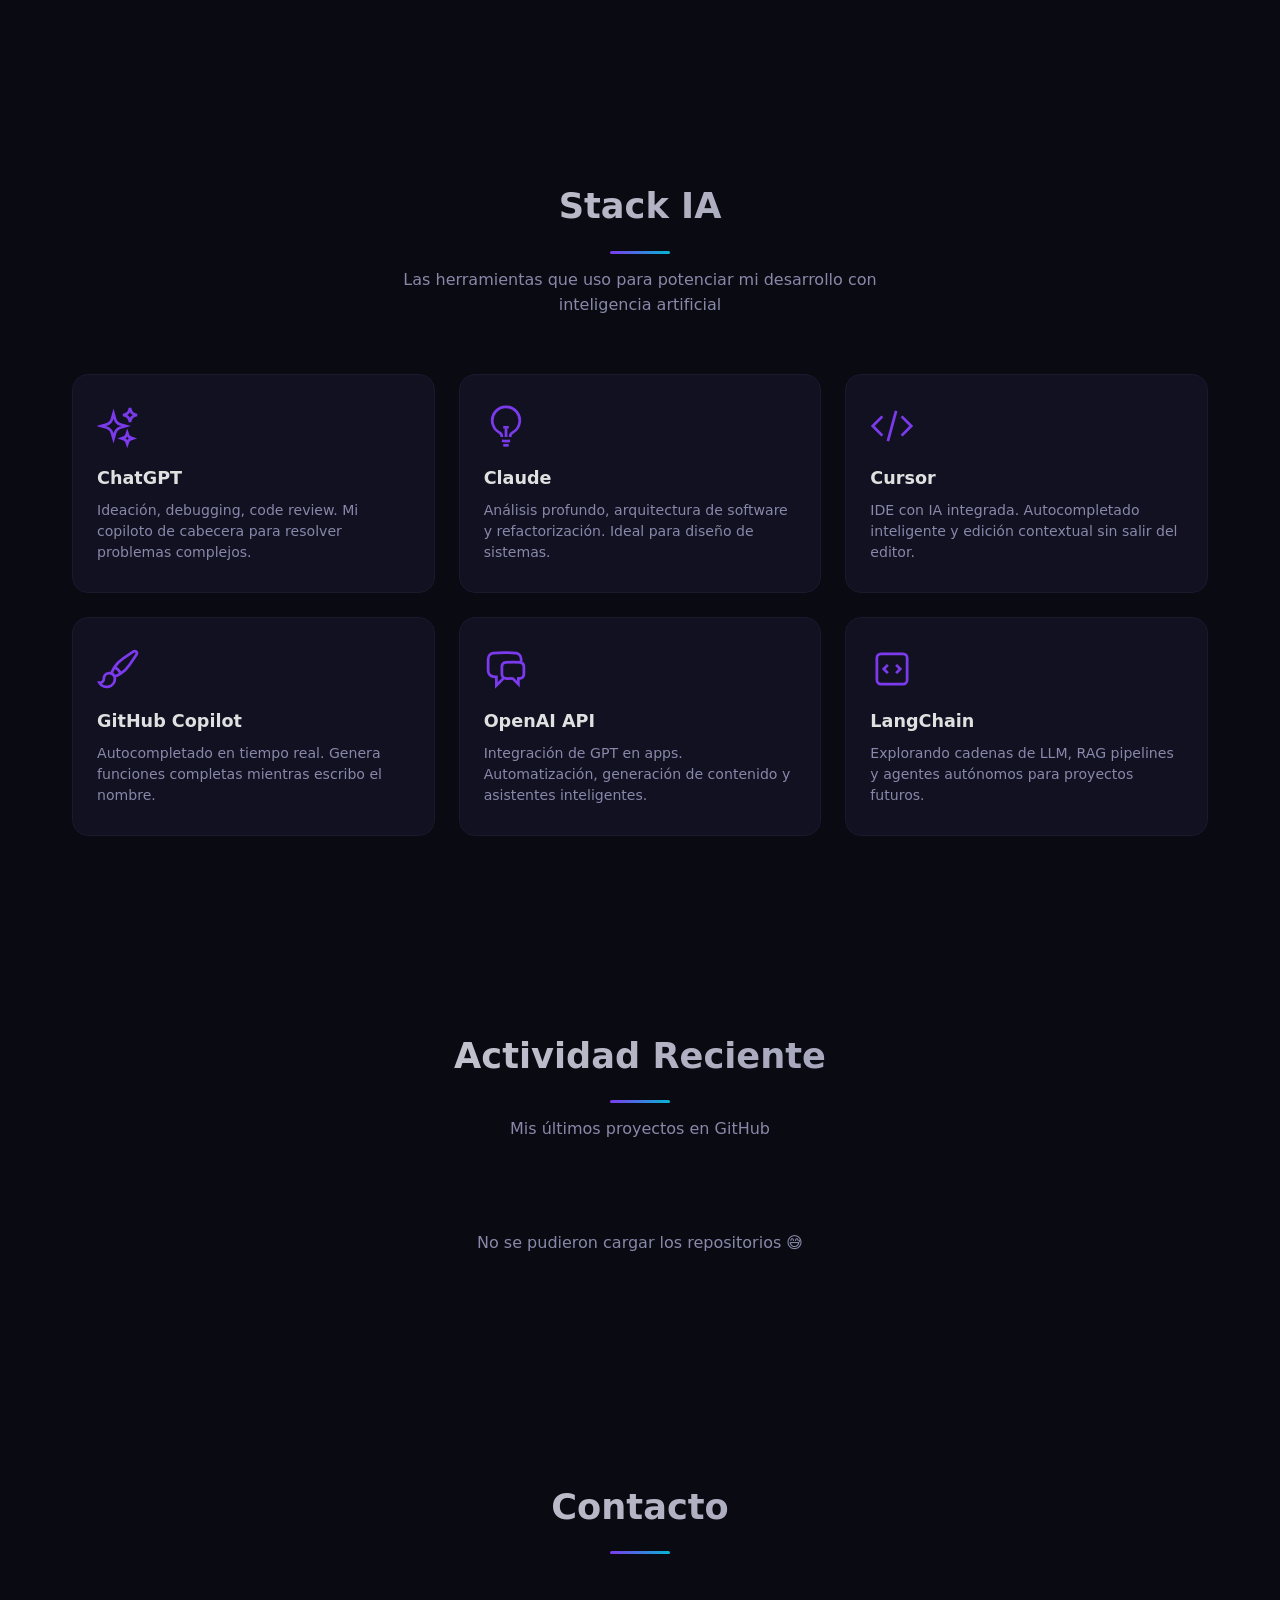
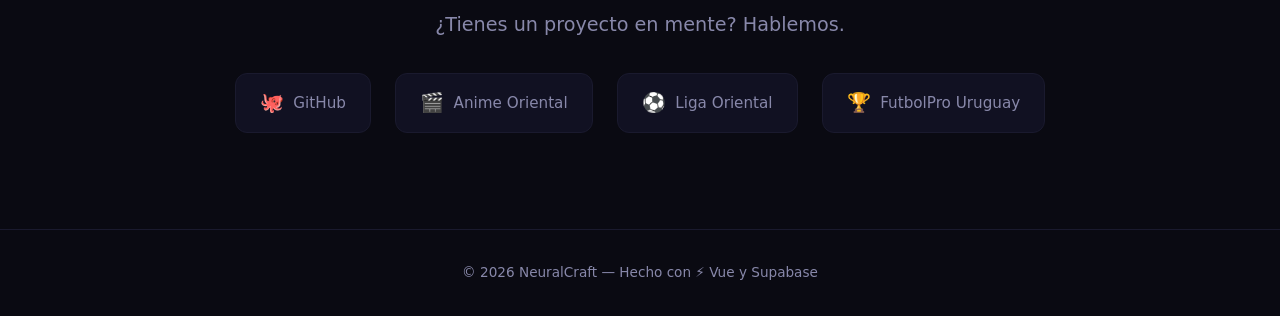
==== commit 7302589b: "✨ Agregar FutbolPro Uruguay a proyectos destacados y contacto" ====
--- a/index.html
+++ b/index.html
@@ -227,6 +227,33 @@
         </div>
       </article>
 
+      <article class="project-card reveal">
+        <div class="card-banner">
+          <div class="card-icon">🏆</div>
+        </div>
+        <div class="card-body">
+          <span class="card-tag">Comunidad Deportiva</span>
+          <h3>FutbolPro Uruguay</h3>
+          <p>Plataforma para conectar jugadores y equipos de fútbol amateur en Uruguay: perfiles, desafíos, chat en vivo y más.</p>
+          <ul class="card-features">
+            <li>👥 Búsqueda de jugadores por posición y ubicación</li>
+            <li>⚔️ Desafíos entre equipos, feed con likes y comentarios</li>
+            <li>💬 Chat en tiempo real con Pusher</li>
+            <li>💳 Premium con Stripe y panel administrador</li>
+            <li>⚛️ Server Actions + React Query en Next.js App Router</li>
+          </ul>
+          <div class="card-tech">
+            <span>Next.js</span><span>React 19</span><span>TypeScript</span><span>Supabase</span><span>Tailwind</span><span>Stripe</span><span>Pusher</span>
+          </div>
+          <div class="card-links">
+            <a href="https://futbolprouruguay.vercel.app" target="_blank" rel="noopener noreferrer" class="card-btn">
+              <span class="btn-loader"></span> Demo
+            </a>
+            <a href="https://github.com/LigaOrientalok/futbolprouruguay" target="_blank" rel="noopener noreferrer" class="card-btn card-btn-ghost">GitHub</a>
+          </div>
+        </div>
+      </article>
+
     </div>
   </section>
 
@@ -343,6 +370,10 @@
           <span class="ci-icon">⚽</span>
           <span>Liga Oriental</span>
         </a>
+        <a href="https://futbolprouruguay.vercel.app" target="_blank" rel="noopener noreferrer" class="contact-item">
+          <span class="ci-icon">🏆</span>
+          <span>FutbolPro Uruguay</span>
+        </a>
       </div>
     </div>
   </section>
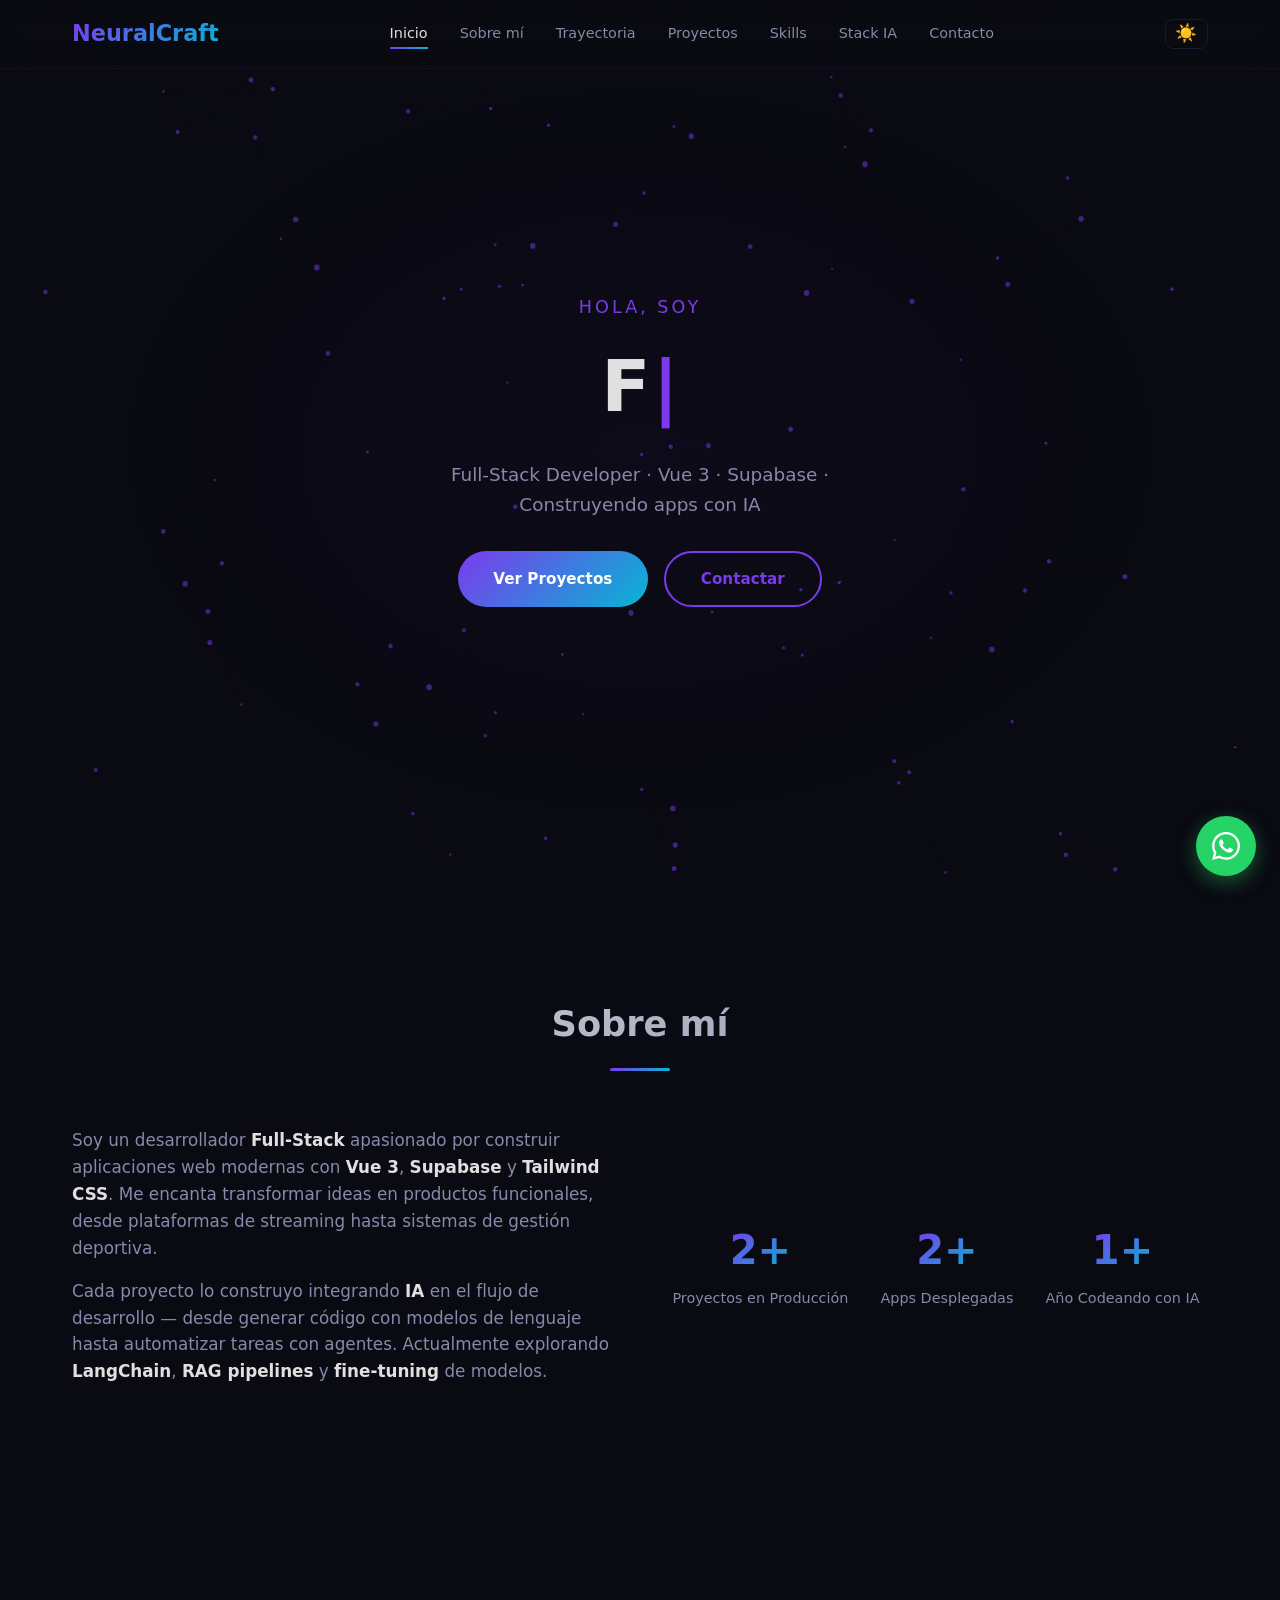
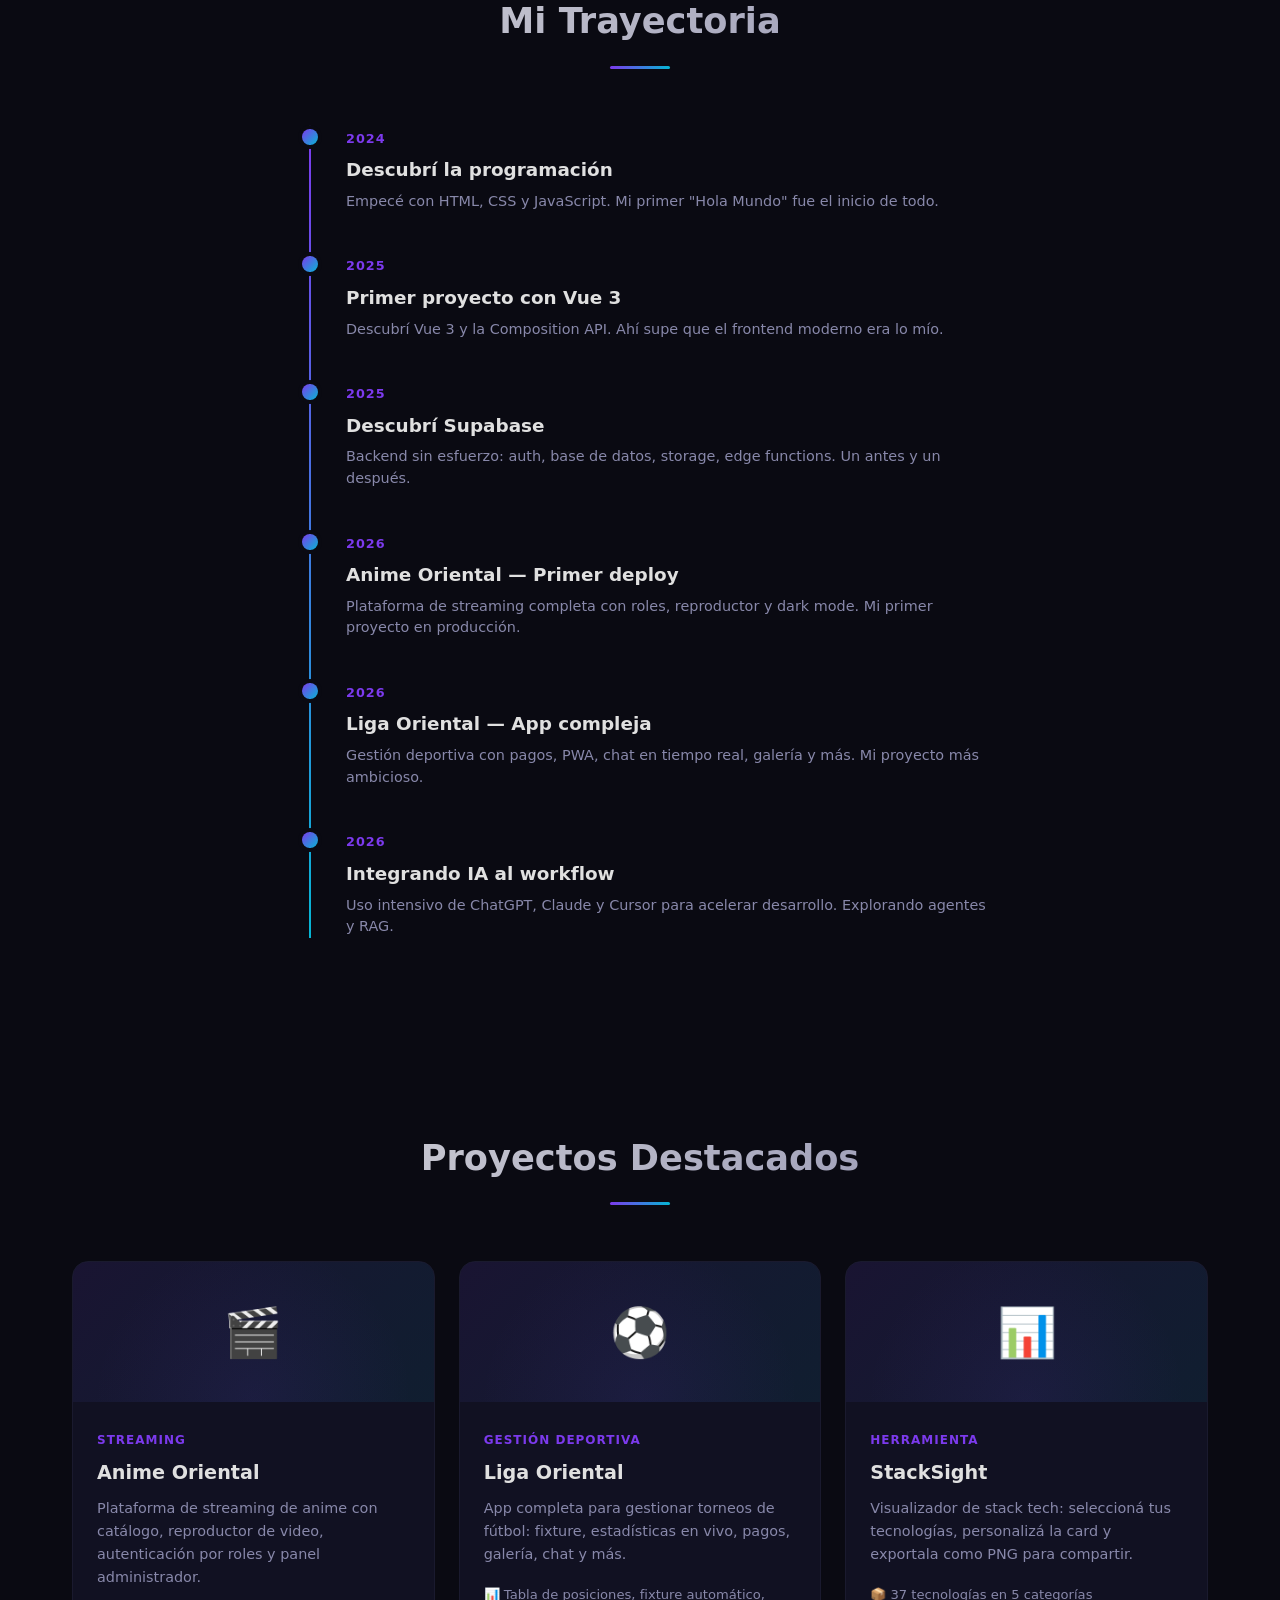
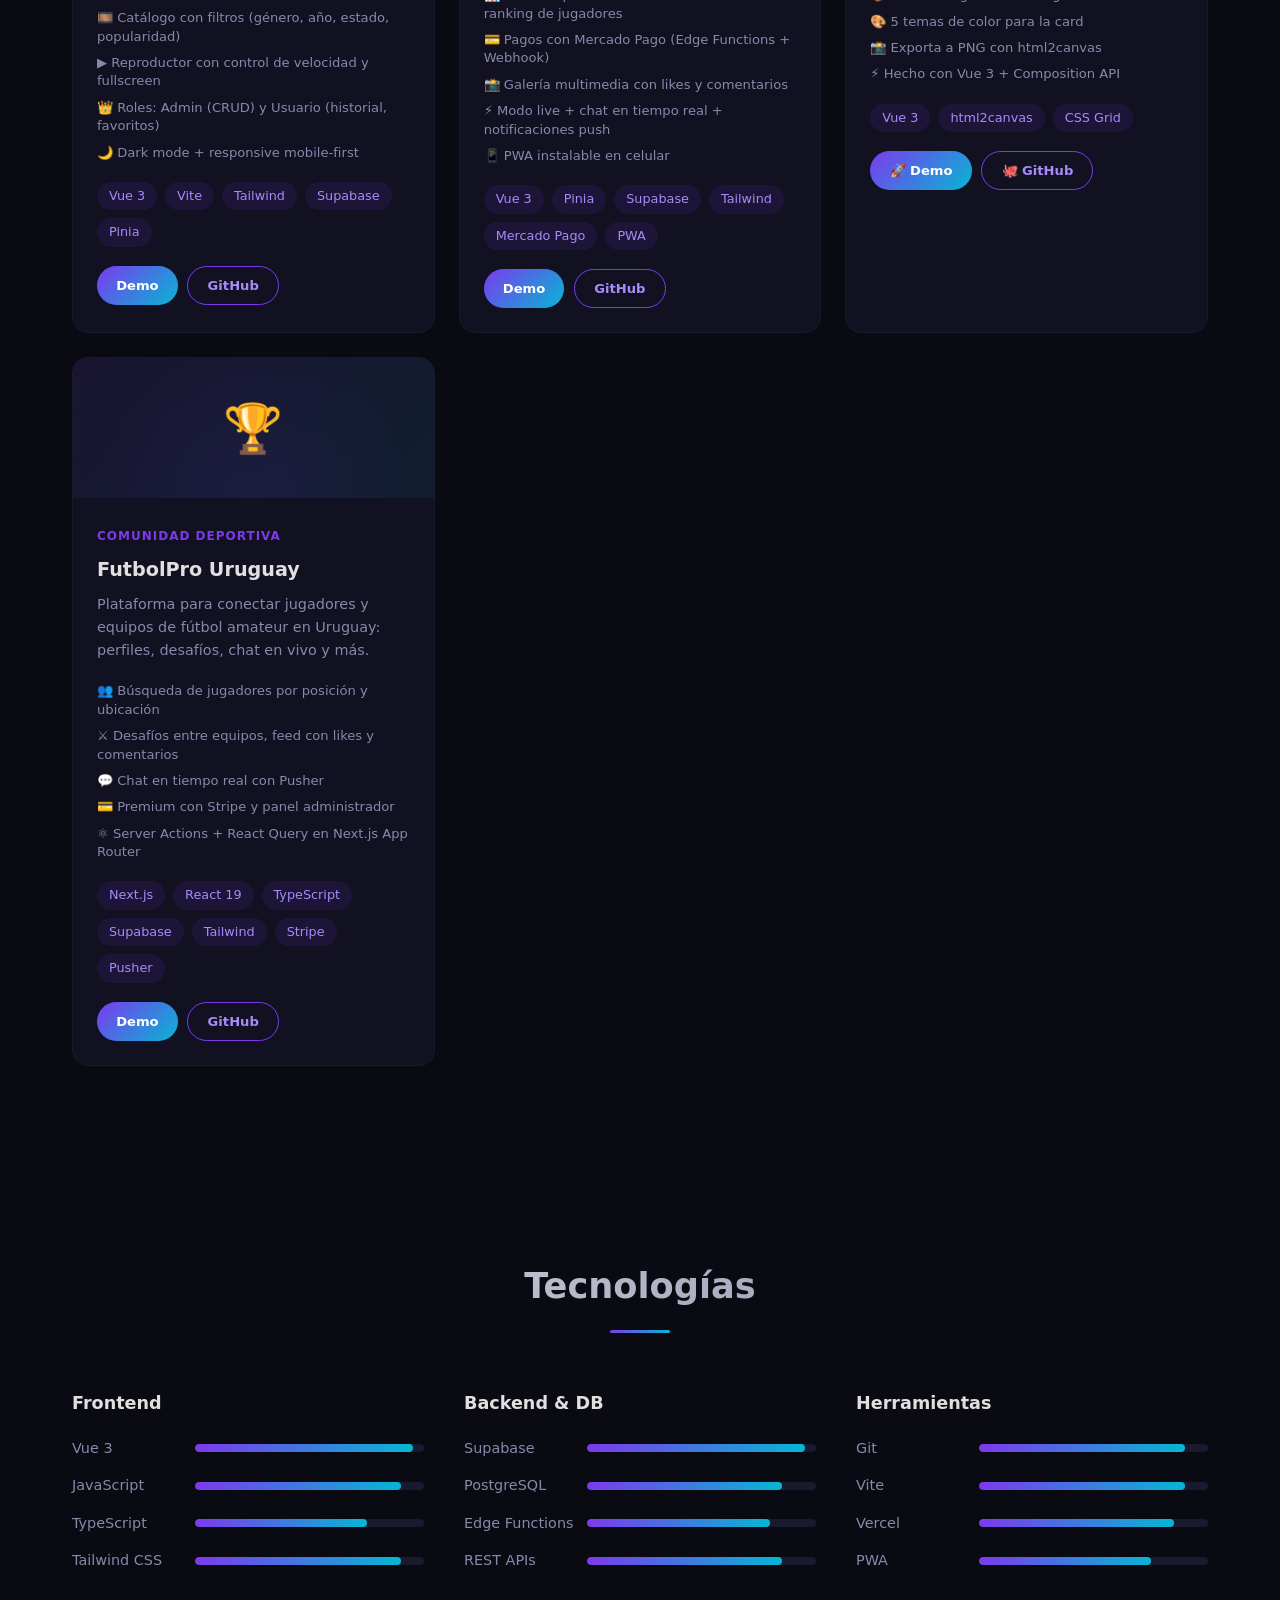
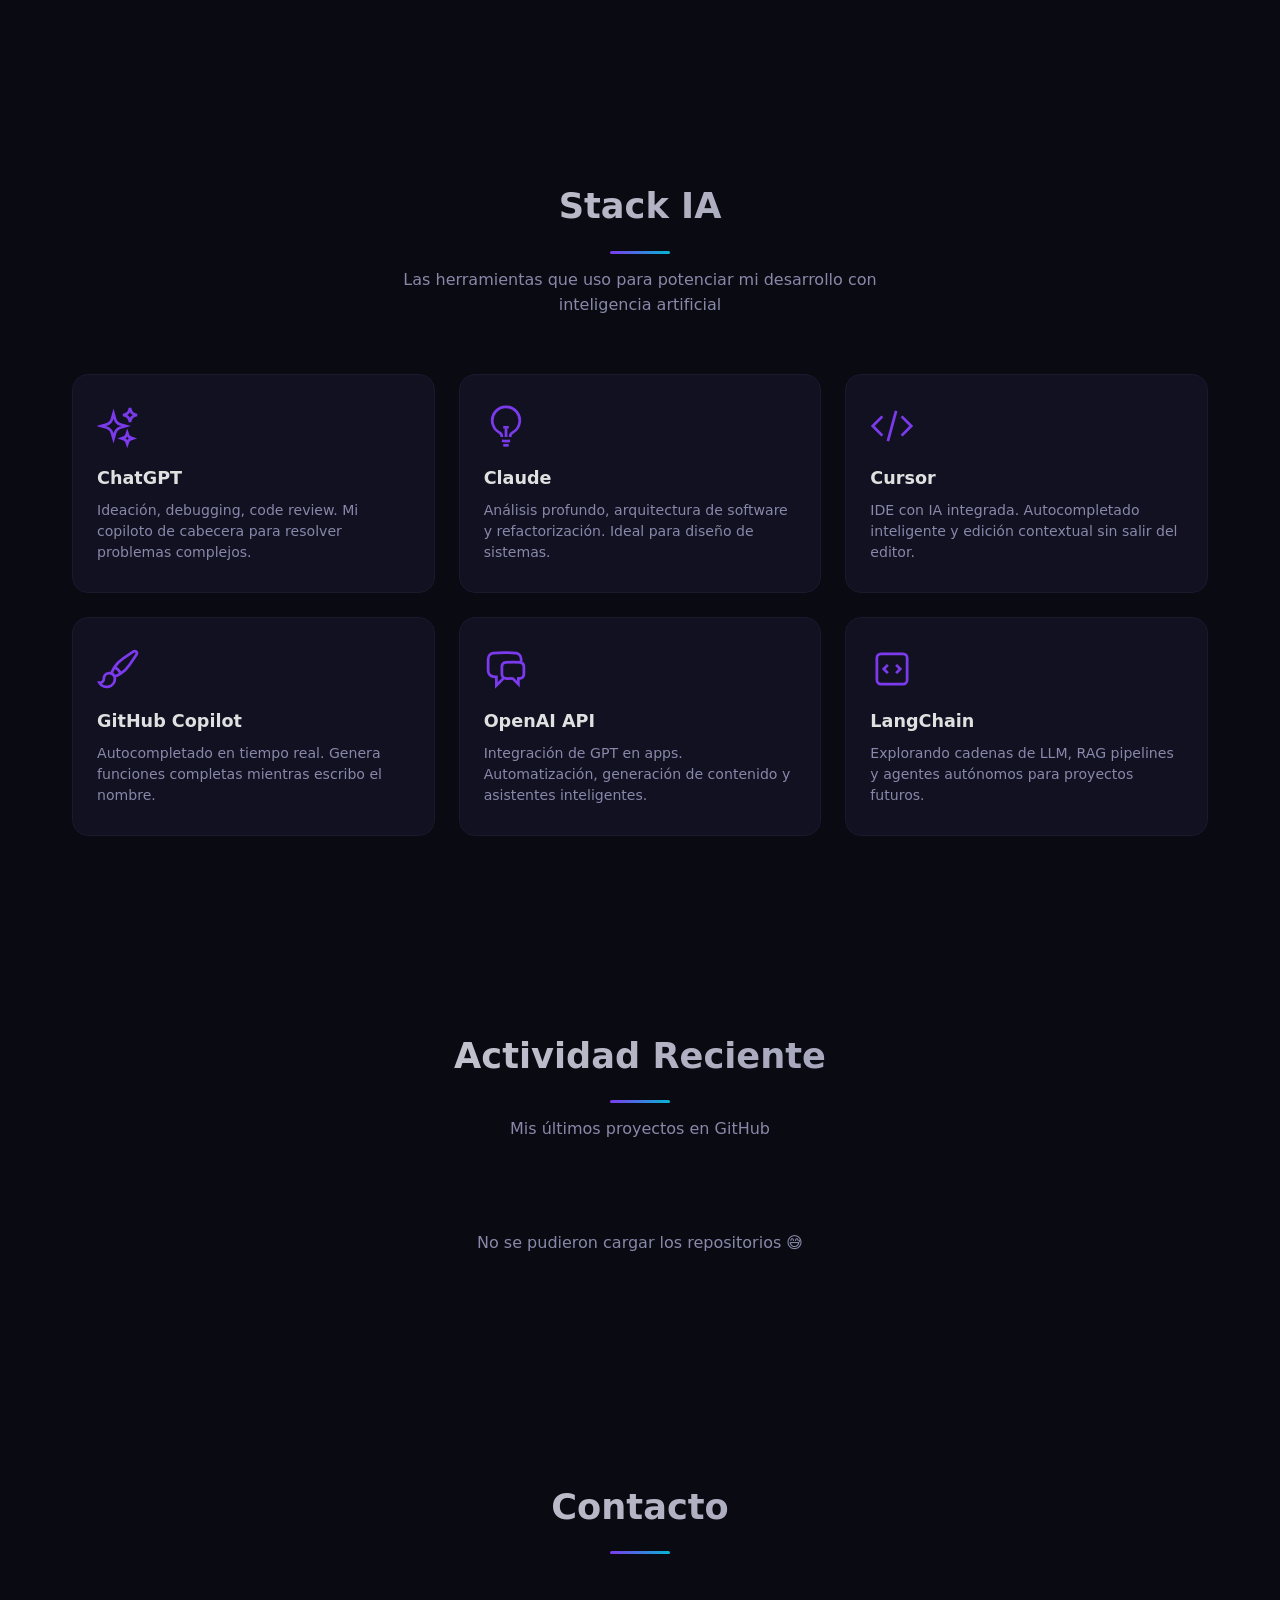
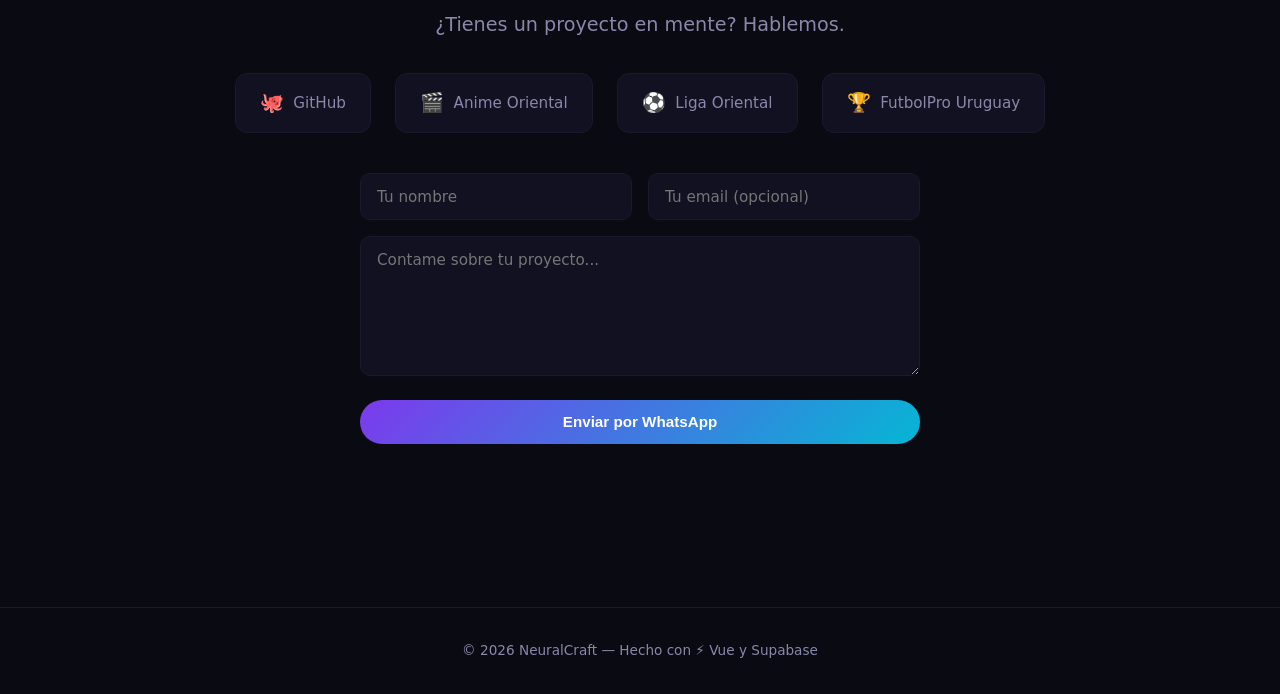
==== commit d7af0aaf: "💬 Formulario de contacto por WhatsApp y burbuja flotante" ====
--- a/index.html
+++ b/index.html
@@ -375,6 +375,17 @@
           <span>FutbolPro Uruguay</span>
         </a>
       </div>
+      <div class="contact-form reveal">
+        <form id="contact-form" novalidate>
+          <div class="form-row">
+            <input type="text" id="cf-name" name="name" placeholder="Tu nombre" maxlength="80" required />
+            <input type="email" id="cf-email" name="email" placeholder="Tu email (opcional)" maxlength="120" />
+          </div>
+          <textarea id="cf-message" name="message" placeholder="Contame sobre tu proyecto..." maxlength="1000" required></textarea>
+          <button type="submit" class="btn btn-primary">Enviar por WhatsApp</button>
+          <p class="form-status" id="form-status" aria-live="polite"></p>
+        </form>
+      </div>
     </div>
   </section>
 
@@ -382,6 +393,10 @@
     <p>&copy; <span id="year"></span> NeuralCraft — Hecho con ⚡ Vue y Supabase</p>
   </footer>
 
+  <a href="#" class="wa-float" id="wa-float" target="_blank" rel="noopener noreferrer" aria-label="Enviarme un mensaje por WhatsApp">
+    <svg viewBox="0 0 448 512" role="img"><path d="M380.9 97.1C339 55.1 283.2 32 223.9 32c-122.4 0-222 99.6-222 222 0 39.1 10.2 77.3 29.6 111L0 480l117.7-30.9c32.4 17.7 68.9 27 106.1 27h.1c122.3 0 224.1-99.6 224.1-222 0-59.3-25.2-115-67.1-157zm-157 341.6c-33.2 0-65.7-8.9-94-25.7l-6.7-4-69.8 18.3L72 359.2l-4.4-7c-18.5-29.4-28.2-63.3-28.2-98.2 0-101.7 82.8-184.5 184.6-184.5 49.3 0 95.6 19.2 130.4 54.1 34.8 34.9 56.2 81.2 56.1 130.5 0 101.8-84.9 184.6-186.6 184.6zm101.2-138.2c-5.5-2.8-32.8-16.2-37.9-18-5.1-1.9-8.8-2.8-12.5 2.8-3.7 5.6-14.3 18-17.6 21.8-3.2 3.7-6.5 4.2-12 1.4-32.6-16.3-54-29.1-75.5-66-5.7-9.8 5.7-9.1 16.3-30.3 1.8-3.7.9-6.9-.5-9.7-1.4-2.8-12.5-30.1-17.1-41.2-4.5-10.8-9.1-9.3-12.5-9.5-3.2-.2-6.9-.2-10.6-.2-3.7 0-9.7 1.4-14.8 6.9-5.1 5.6-19.4 19-19.4 46.3 0 27.3 19.9 53.7 22.6 57.4 2.8 3.7 39.1 59.7 94.8 83.8 35.2 15.2 49 16.5 66.6 13.9 10.7-1.6 32.8-13.4 37.4-26.4 4.6-13 4.6-24.1 3.2-26.4-1.3-2.5-5-3.9-10.5-6.6z"/></svg>
+  </a>
+
   <script src="js/script.js"></script>
 </body>
 </html>
--- a/css/style.css
+++ b/css/style.css
@@ -374,6 +374,47 @@
   box-shadow: 0 8px 25px rgba(124,58,237,0.12);
 }
 .ci-icon { font-size: 1.2rem; }
+
+/* ===== Contact Form ===== */
+.contact-form {
+  max-width: 560px; margin: 2.5rem auto 0; text-align: left;
+}
+.contact-form .form-row {
+  display: grid; grid-template-columns: 1fr 1fr; gap: 1rem; margin-bottom: 1rem;
+}
+.contact-form input,
+.contact-form textarea {
+  width: 100%; padding: .85rem 1rem; border-radius: 10px;
+  background: var(--bg-card); border: 1px solid var(--border);
+  color: var(--text); font-size: .95rem; font-family: inherit;
+  transition: border-color .3s, box-shadow .3s; resize: vertical;
+}
+.contact-form input:focus,
+.contact-form textarea:focus {
+  outline: none; border-color: #7c3aed;
+  box-shadow: 0 0 0 3px rgba(124,58,237,0.15);
+}
+.contact-form textarea { min-height: 140px; }
+.contact-form .btn { width: 100%; justify-content: center; cursor: pointer; margin-top: 1rem; }
+.form-status {
+  text-align: center; font-size: .9rem; margin-top: .75rem; min-height: 1.2em;
+}
+.form-status.ok { color: #22c55e; }
+.form-status.err { color: #ef4444; }
+
+/* ===== WhatsApp Bubble ===== */
+.wa-float {
+  position: fixed; bottom: 1.5rem; right: 1.5rem; z-index: 1000;
+  width: 60px; height: 60px; border-radius: 50%;
+  background: #25d366; display: flex; align-items: center; justify-content: center;
+  box-shadow: 0 6px 20px rgba(37,211,102,0.4);
+  transition: transform .3s, box-shadow .3s;
+}
+.wa-float:hover {
+  transform: translateY(-3px) scale(1.05);
+  box-shadow: 0 10px 30px rgba(37,211,102,0.55);
+}
+.wa-float svg { width: 32px; height: 32px; fill: #fff; }
 
 /* ===== Footer ===== */
 footer {
@@ -408,6 +449,7 @@
   .ai-grid { grid-template-columns: 1fr; }
   .github-grid { grid-template-columns: 1fr; }
   .contact-links { flex-direction: column; align-items: center; }
+  .contact-form .form-row { grid-template-columns: 1fr; }
   .hero-name { font-size: 2.5rem; }
 }
 
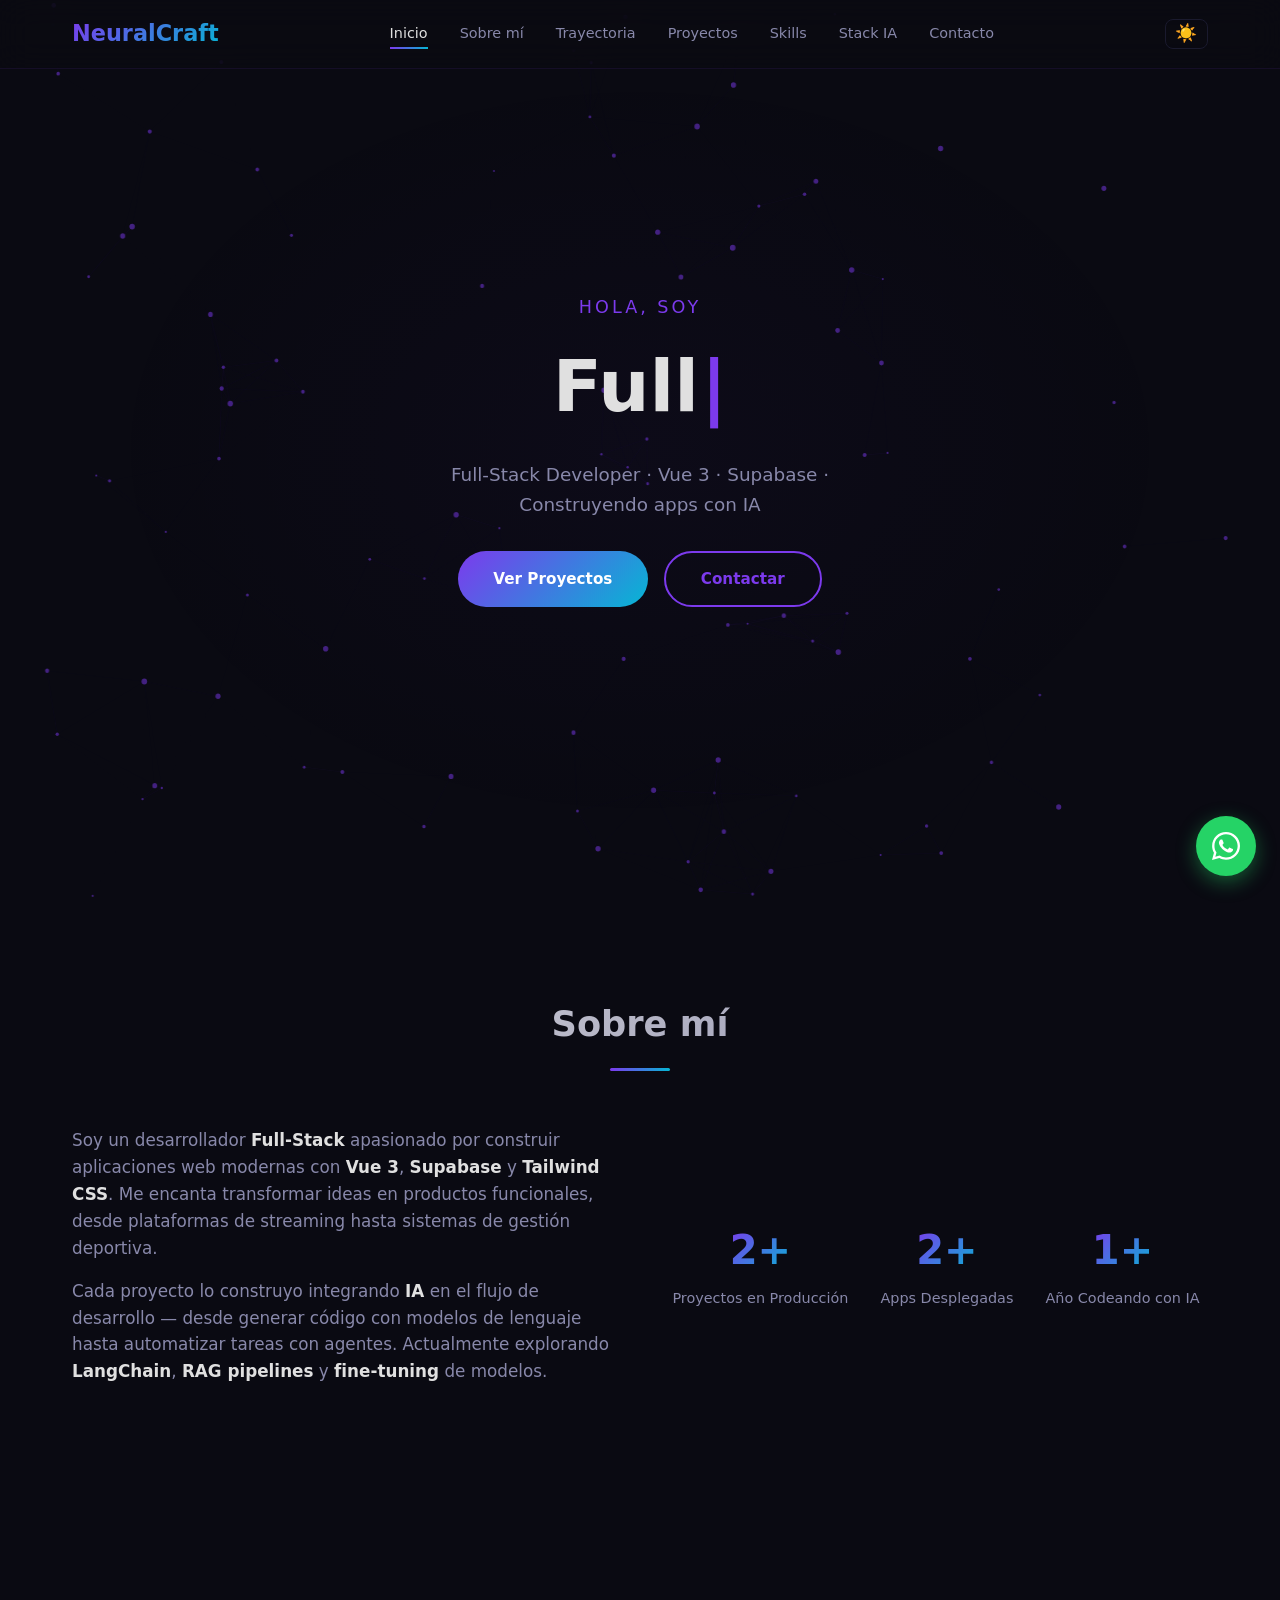
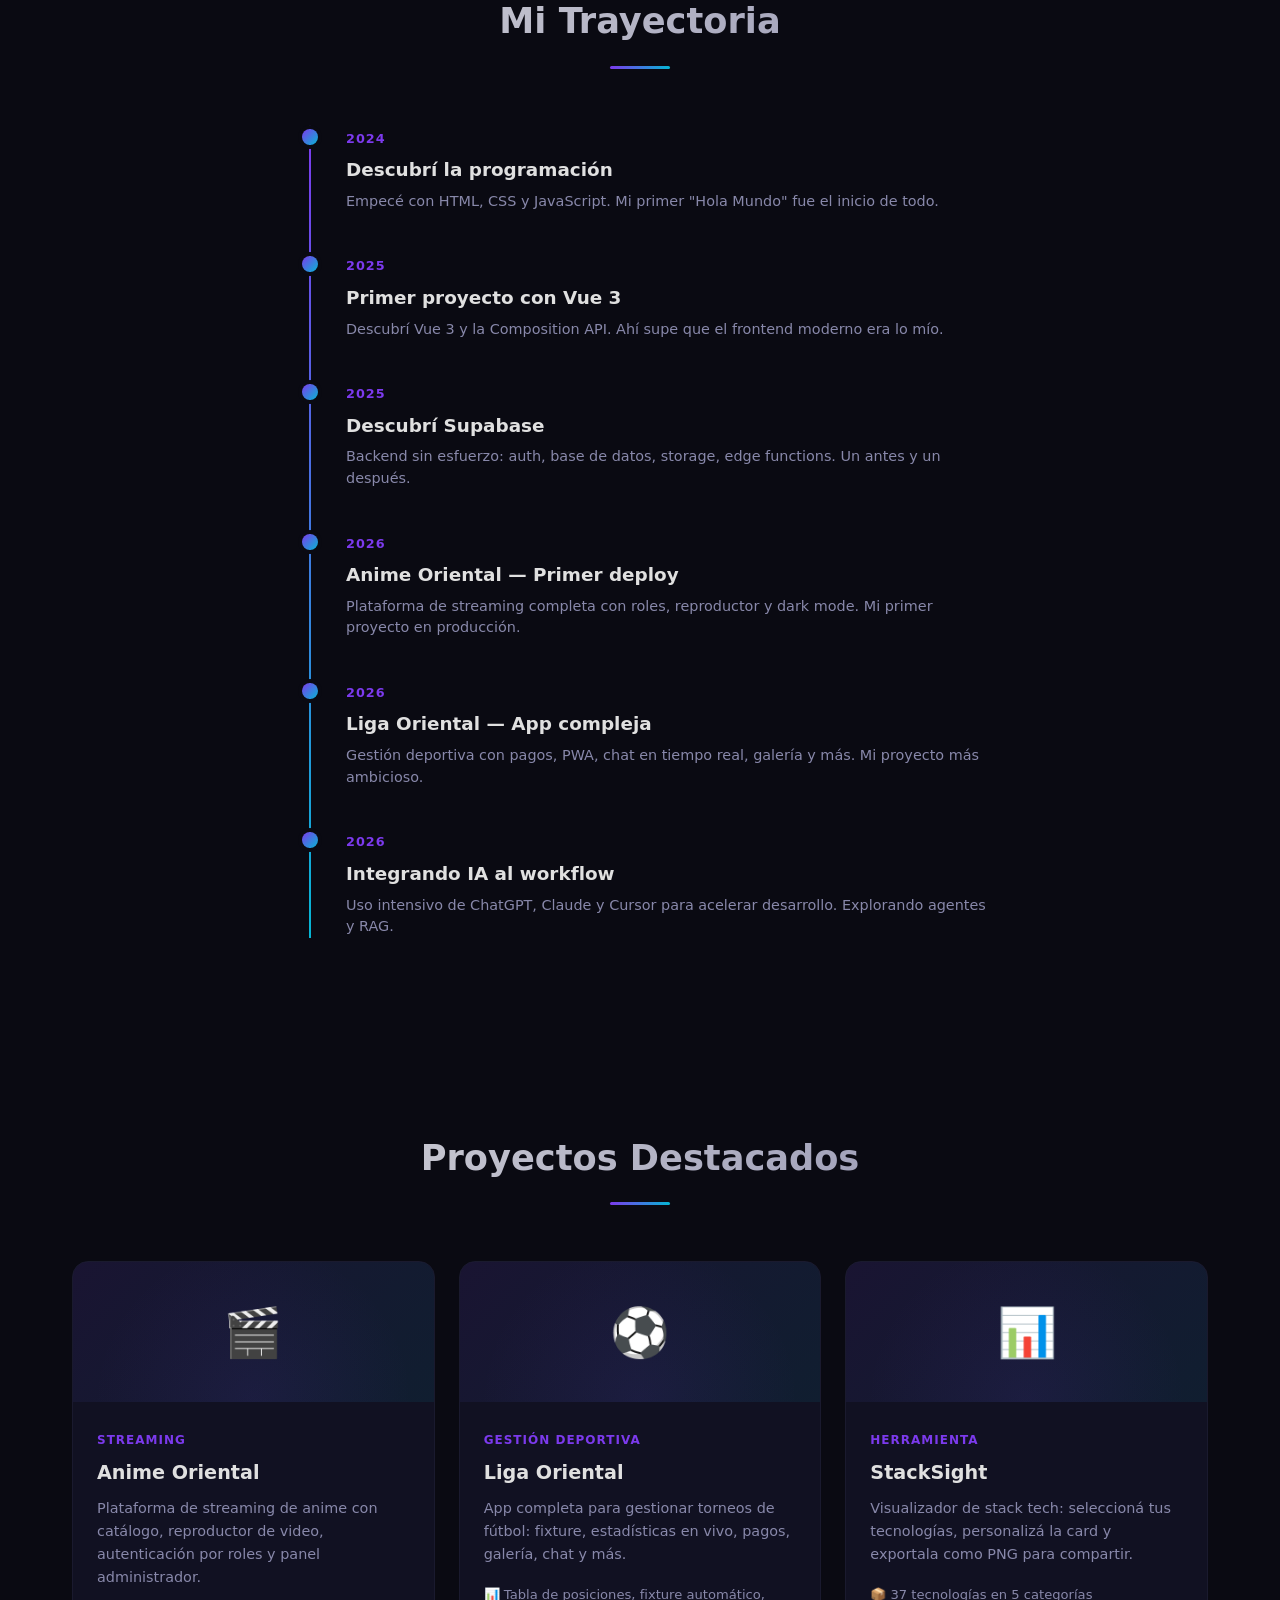
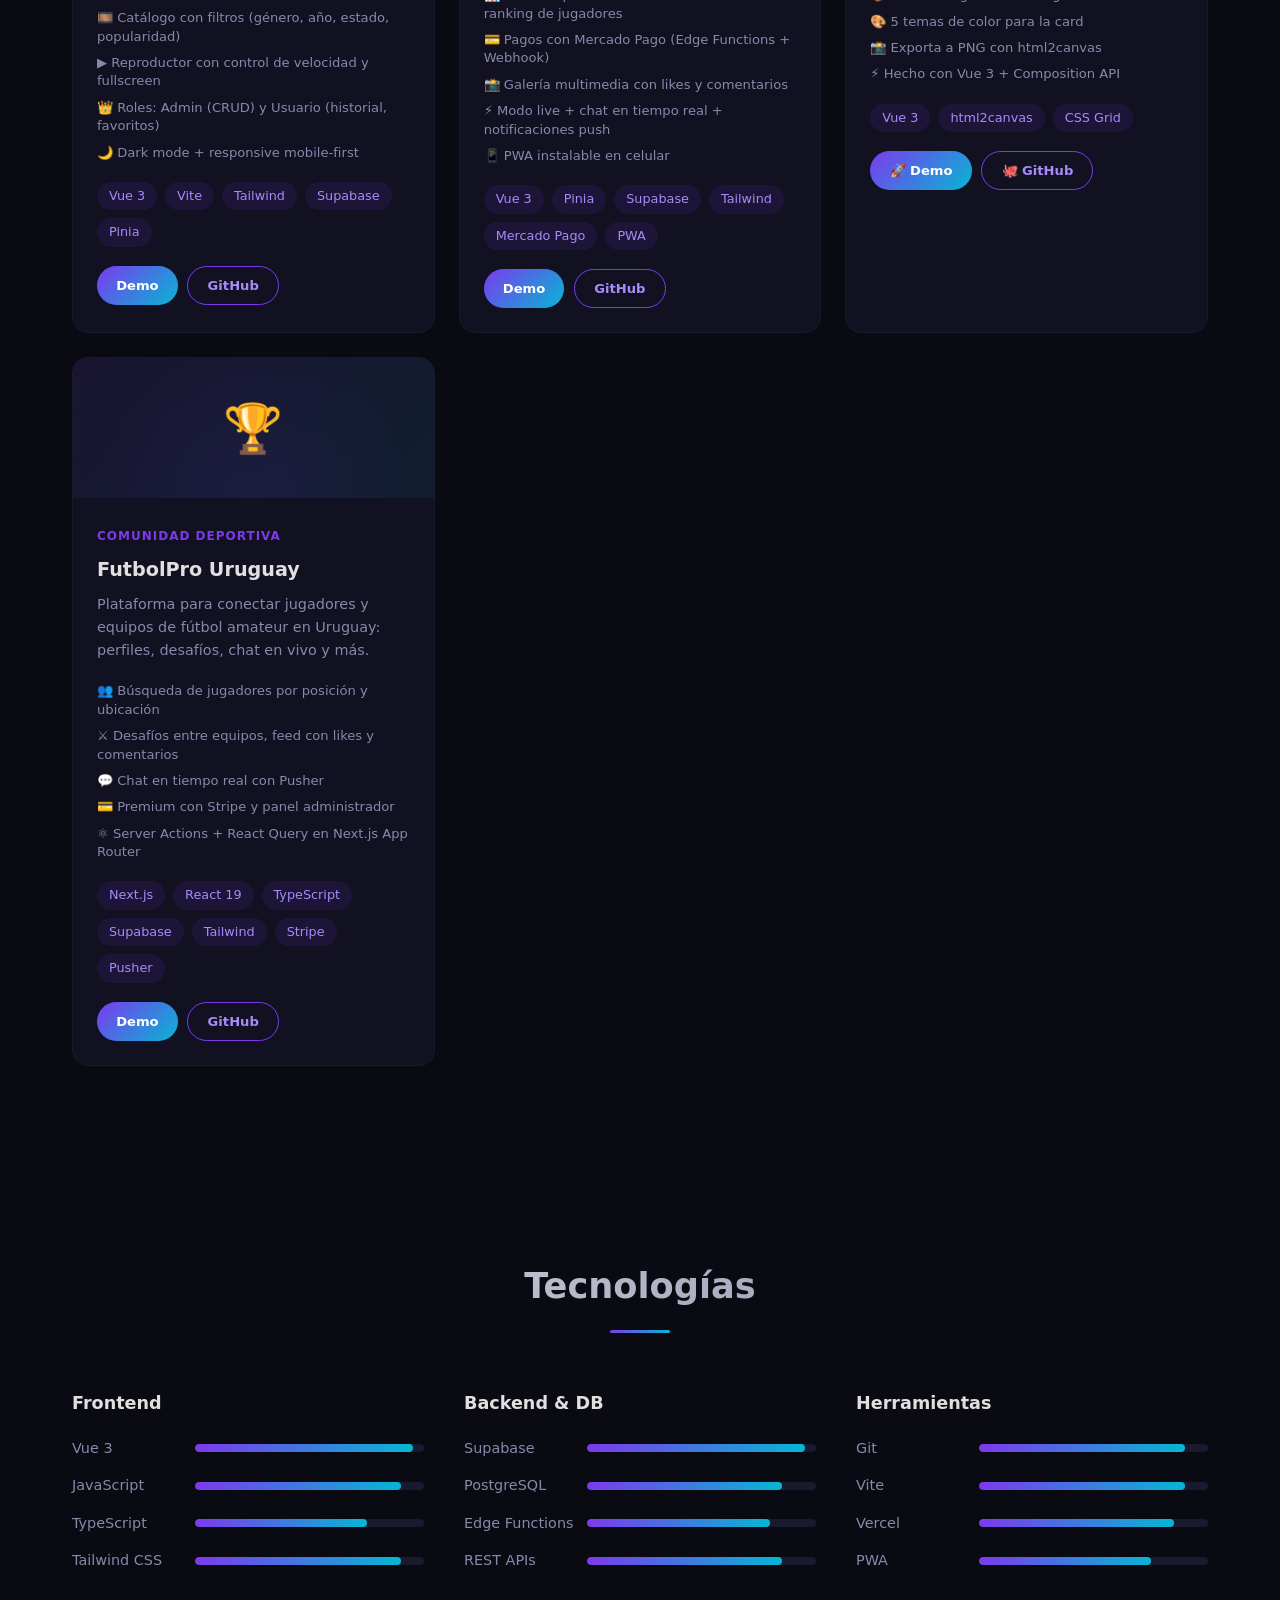
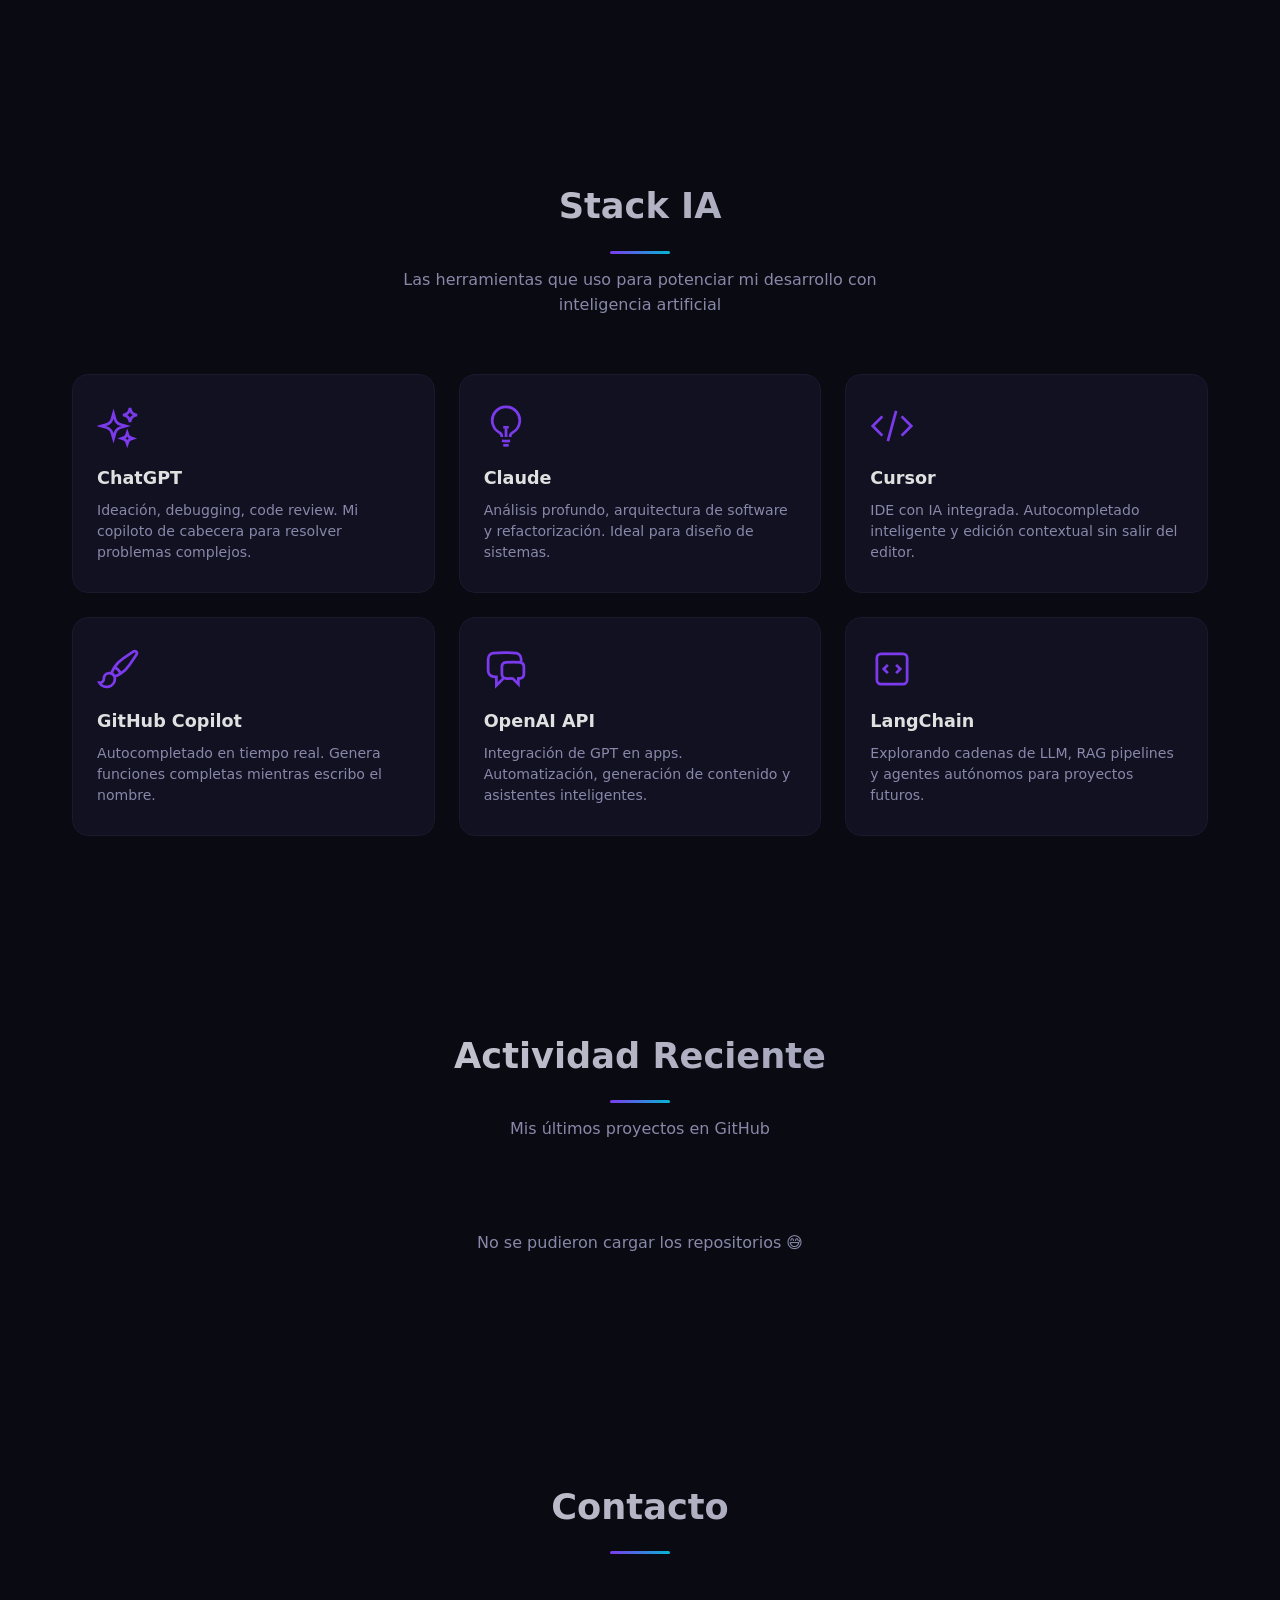
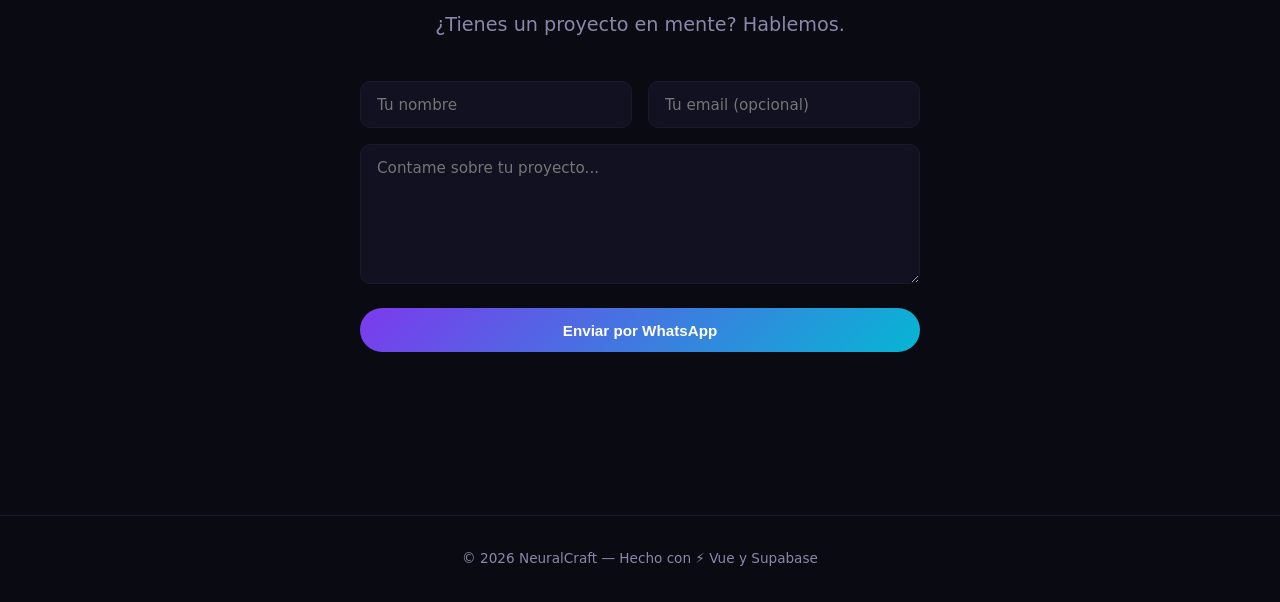
==== commit ae494fc1: "🧹 Quitar links de proyectos de la sección de contacto" ====
--- a/index.html
+++ b/index.html
@@ -357,24 +357,6 @@
     </div>
     <div class="contact-content reveal">
       <p>¿Tienes un proyecto en mente? Hablemos.</p>
-      <div class="contact-links">
-        <a href="https://github.com/LigaOrientalok" target="_blank" rel="noopener noreferrer" class="contact-item">
-          <span class="ci-icon">🐙</span>
-          <span>GitHub</span>
-        </a>
-        <a href="https://anime-oriental.vercel.app" target="_blank" rel="noopener noreferrer" class="contact-item">
-          <span class="ci-icon">🎬</span>
-          <span>Anime Oriental</span>
-        </a>
-        <a href="https://liga-oriental-vue.vercel.app" target="_blank" rel="noopener noreferrer" class="contact-item">
-          <span class="ci-icon">⚽</span>
-          <span>Liga Oriental</span>
-        </a>
-        <a href="https://futbolprouruguay.vercel.app" target="_blank" rel="noopener noreferrer" class="contact-item">
-          <span class="ci-icon">🏆</span>
-          <span>FutbolPro Uruguay</span>
-        </a>
-      </div>
       <div class="contact-form reveal">
         <form id="contact-form" novalidate>
           <div class="form-row">
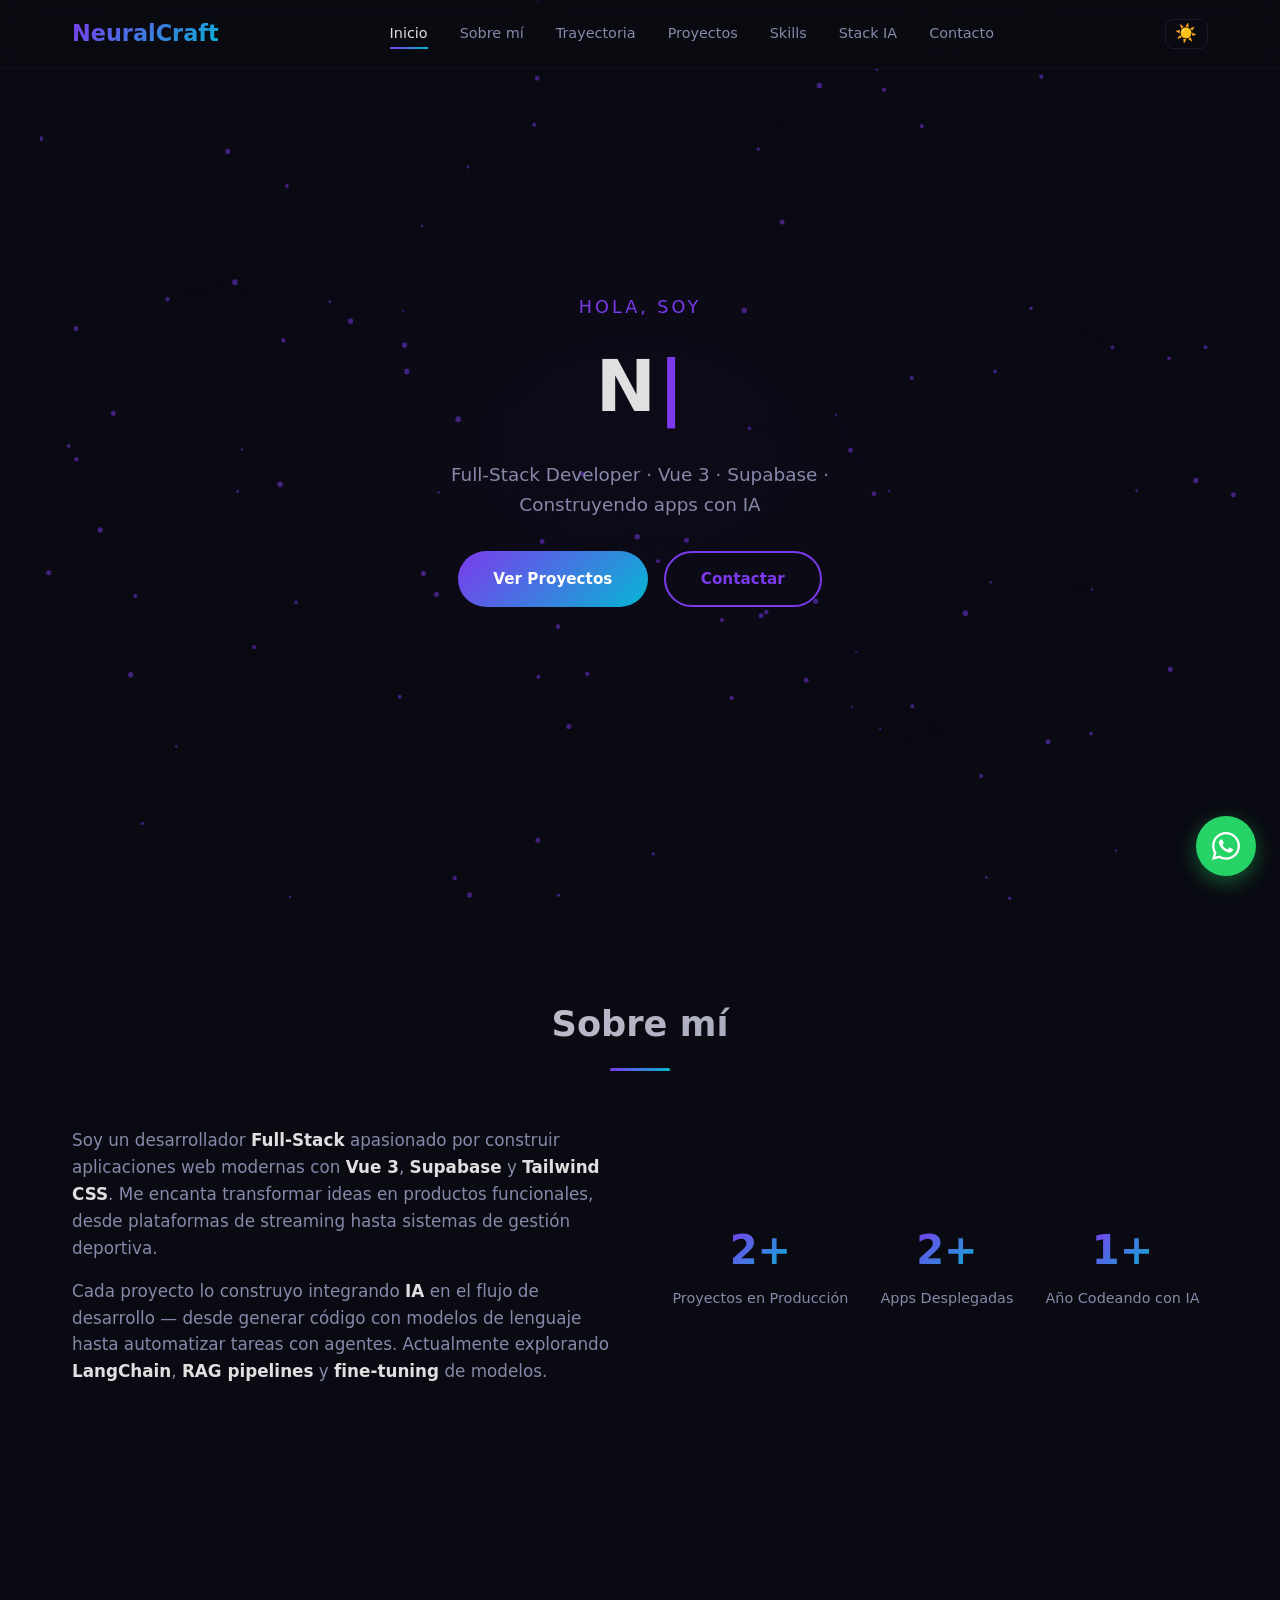
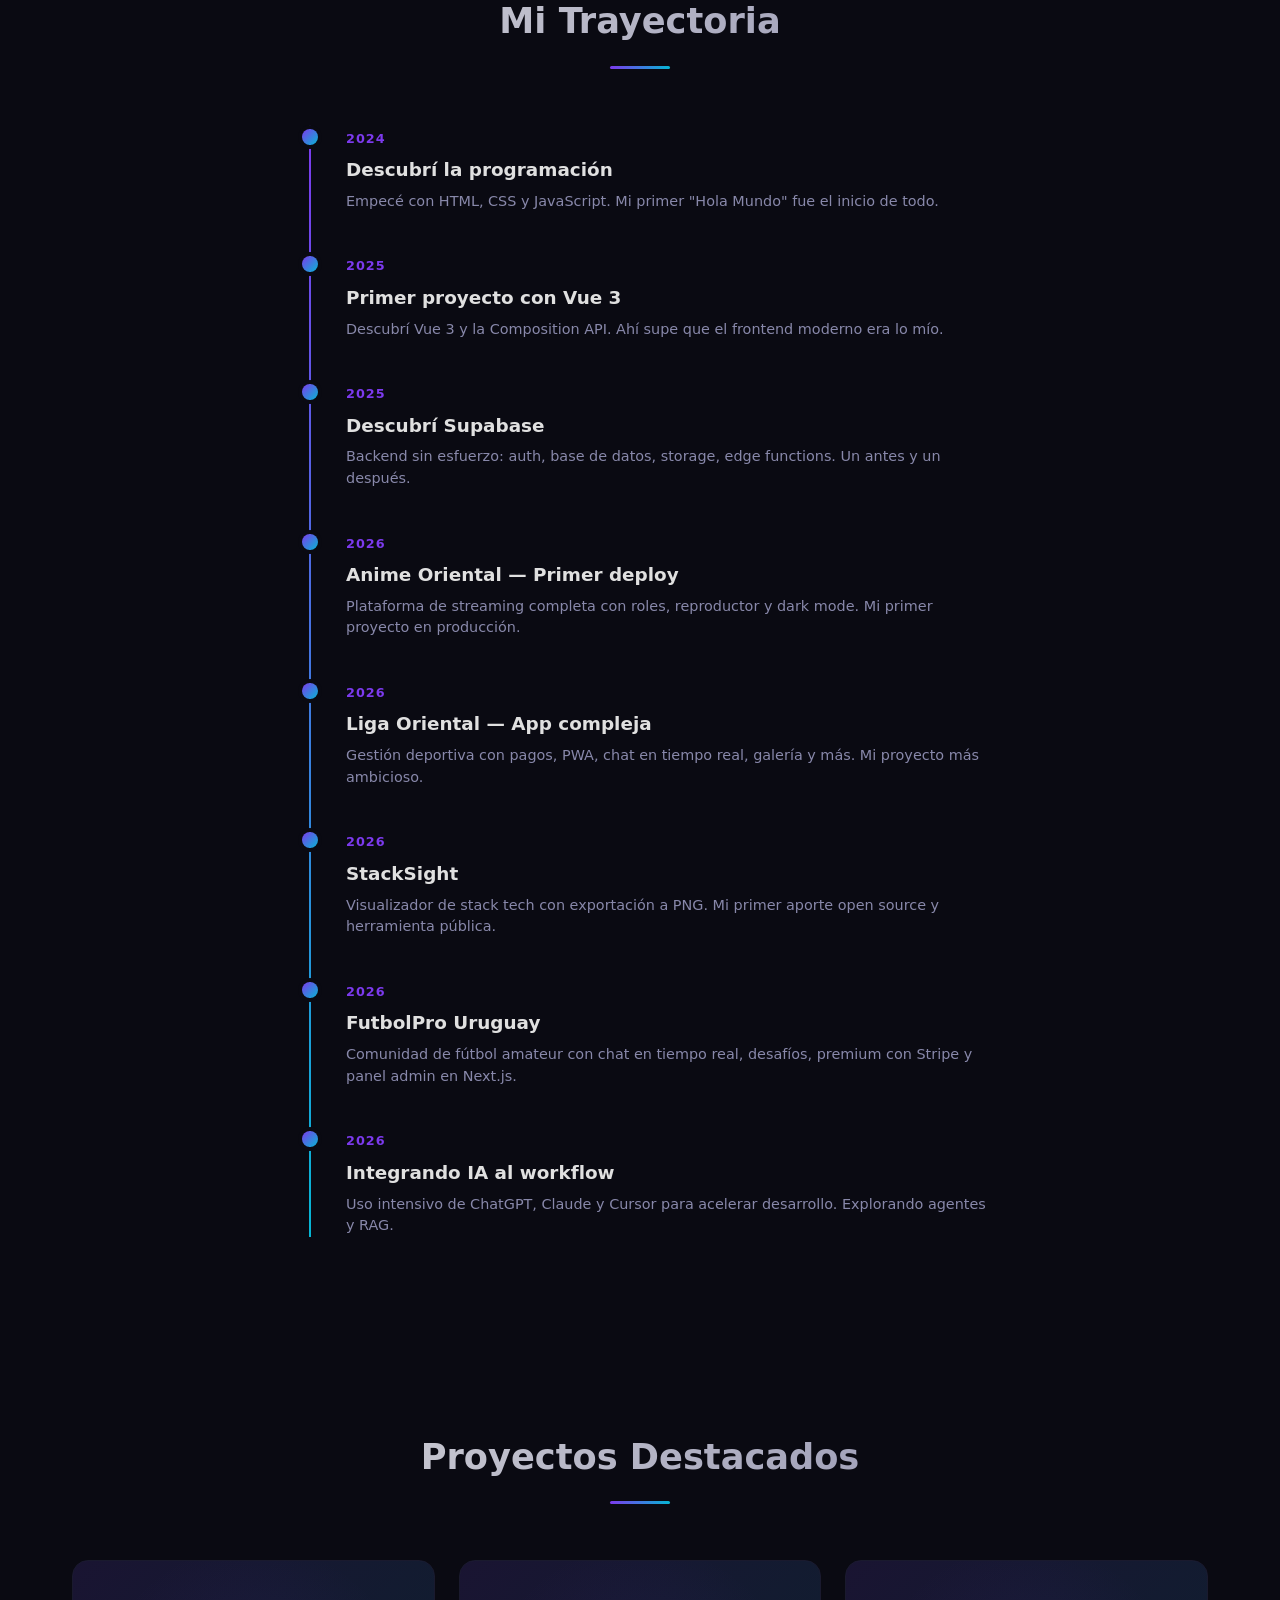
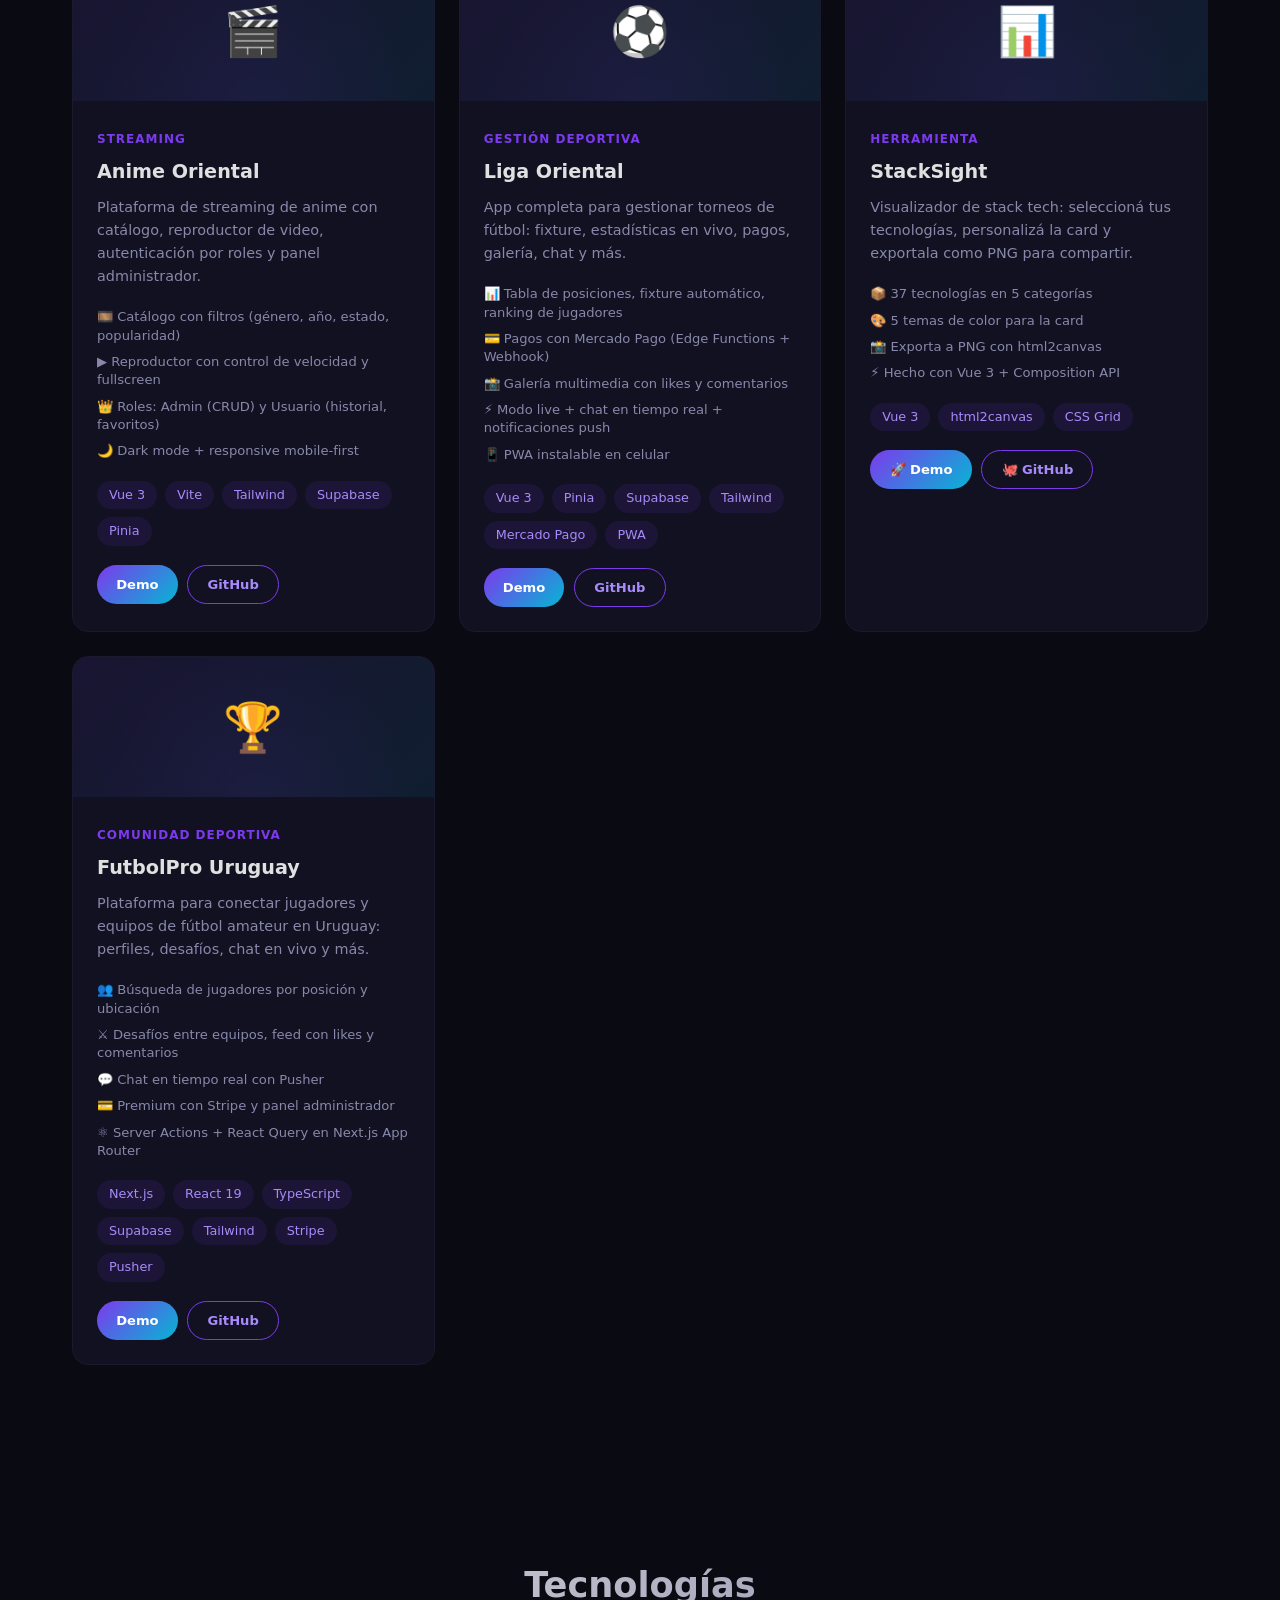
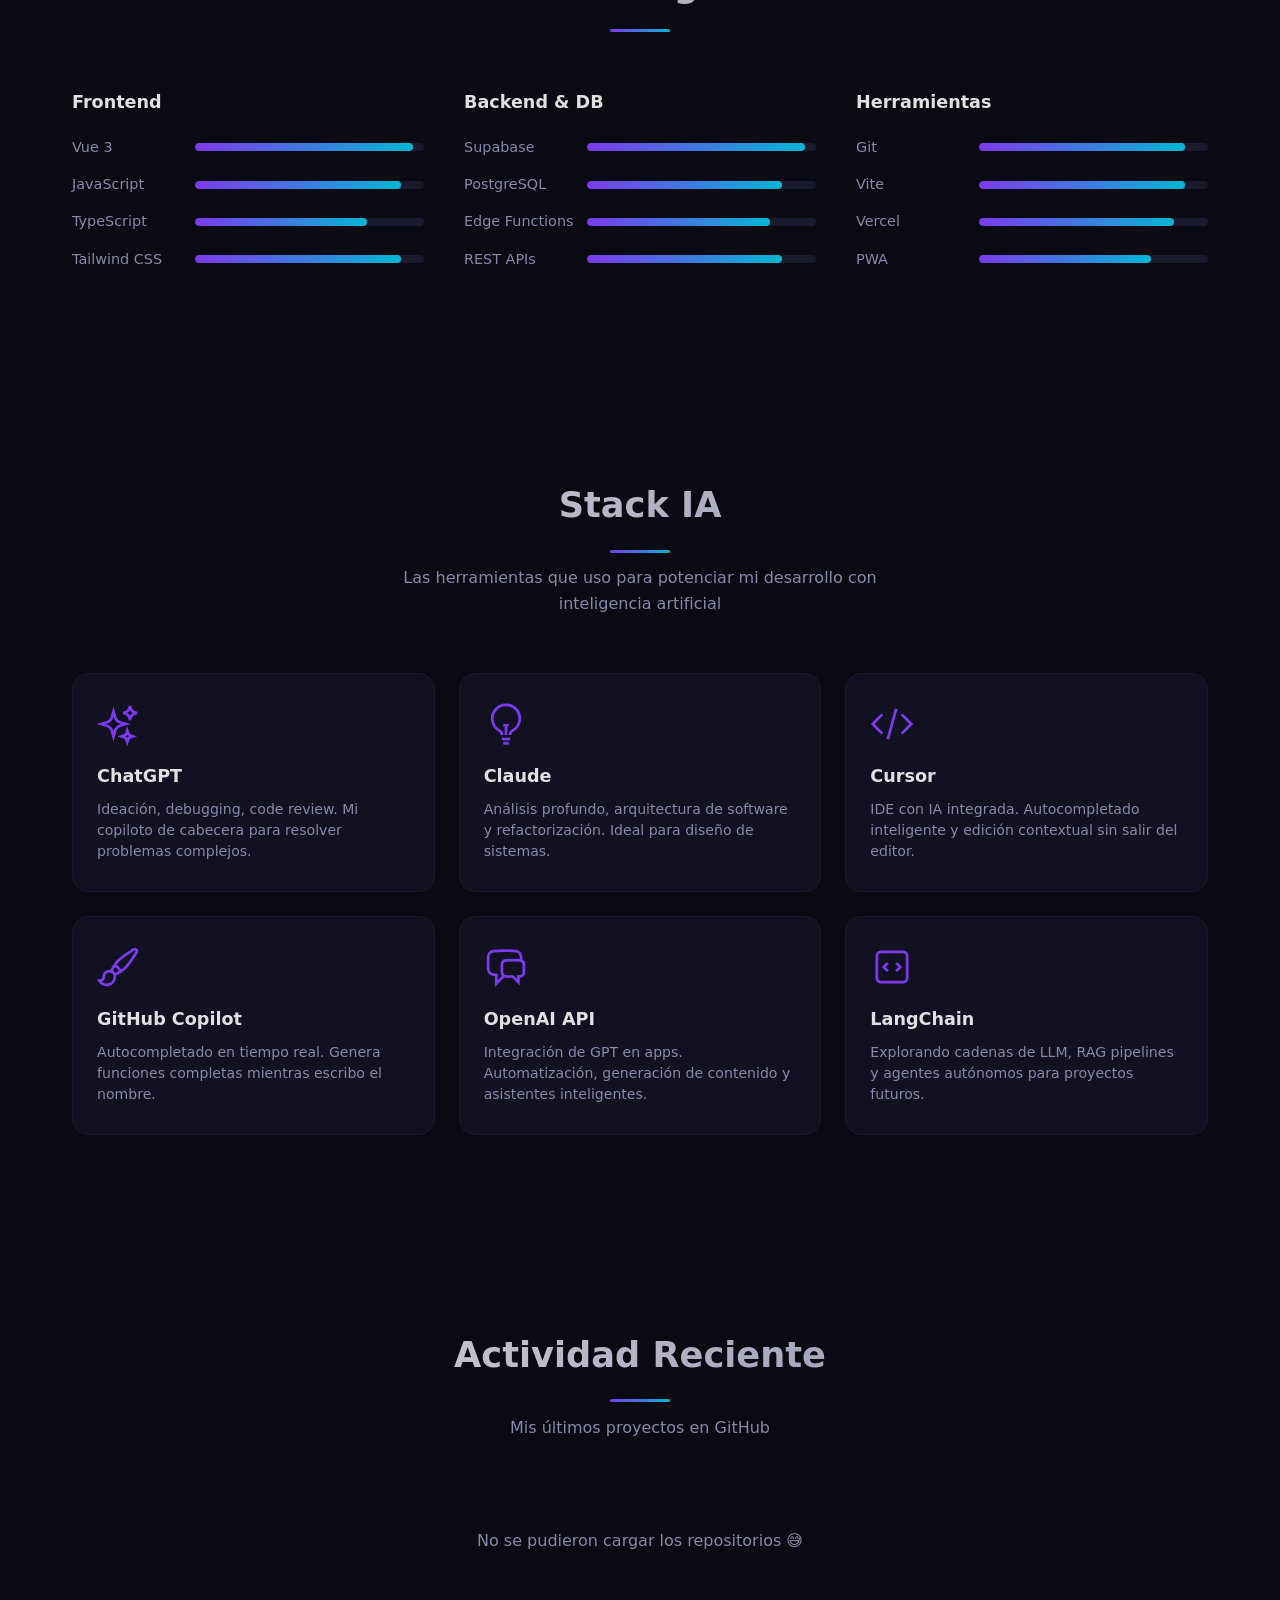
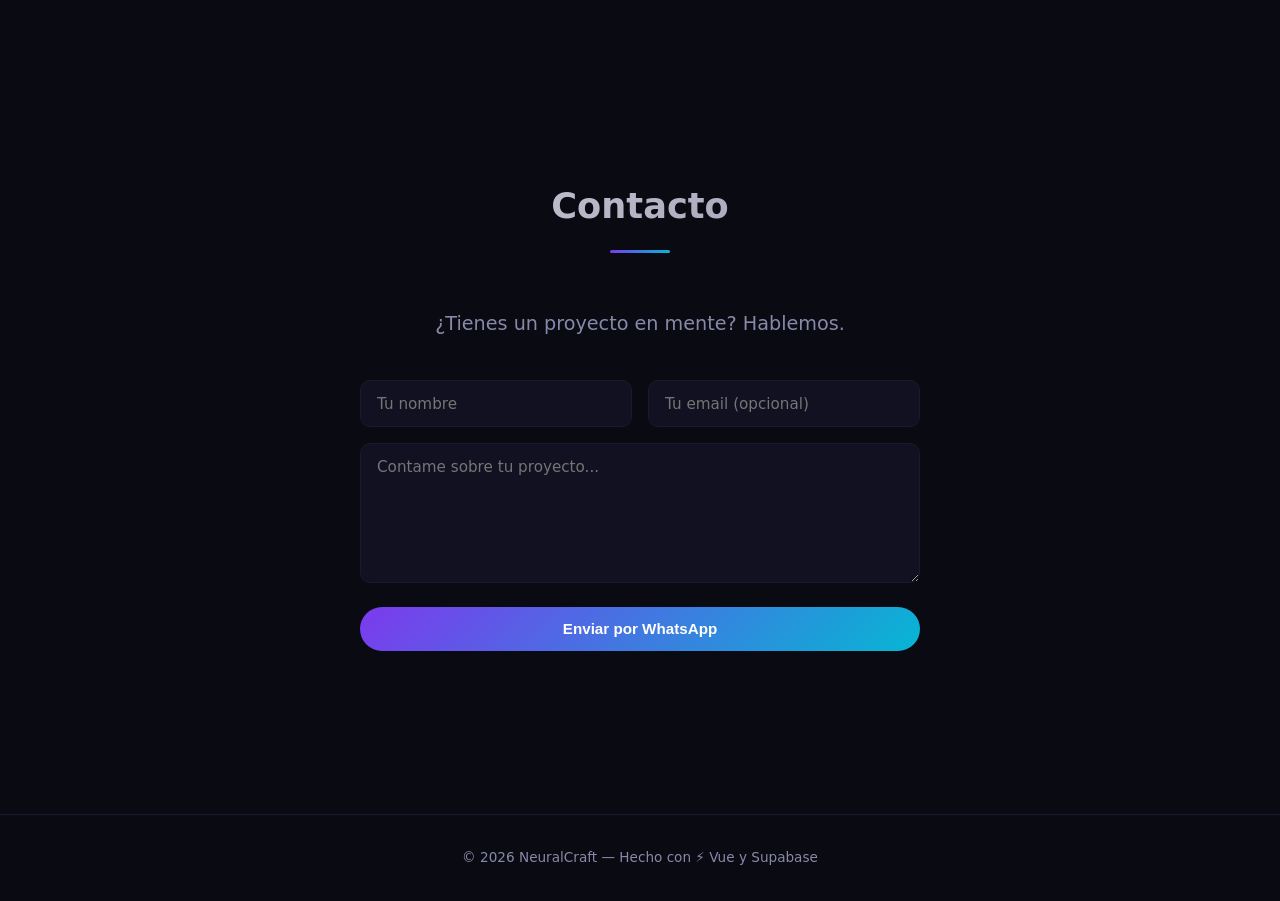
==== commit 35df718a: "🗓️ Agregar StackSight y FutbolPro Uruguay a la trayectoria" ====
--- a/index.html
+++ b/index.html
@@ -136,6 +136,22 @@
         <div class="tl-dot"></div>
         <div class="tl-content">
           <span class="tl-date">2026</span>
+          <h3>StackSight</h3>
+          <p>Visualizador de stack tech con exportación a PNG. Mi primer aporte open source y herramienta pública.</p>
+        </div>
+      </div>
+      <div class="tl-item reveal">
+        <div class="tl-dot"></div>
+        <div class="tl-content">
+          <span class="tl-date">2026</span>
+          <h3>FutbolPro Uruguay</h3>
+          <p>Comunidad de fútbol amateur con chat en tiempo real, desafíos, premium con Stripe y panel admin en Next.js.</p>
+        </div>
+      </div>
+      <div class="tl-item reveal">
+        <div class="tl-dot"></div>
+        <div class="tl-content">
+          <span class="tl-date">2026</span>
           <h3>Integrando IA al workflow</h3>
           <p>Uso intensivo de ChatGPT, Claude y Cursor para acelerar desarrollo. Explorando agentes y RAG.</p>
         </div>
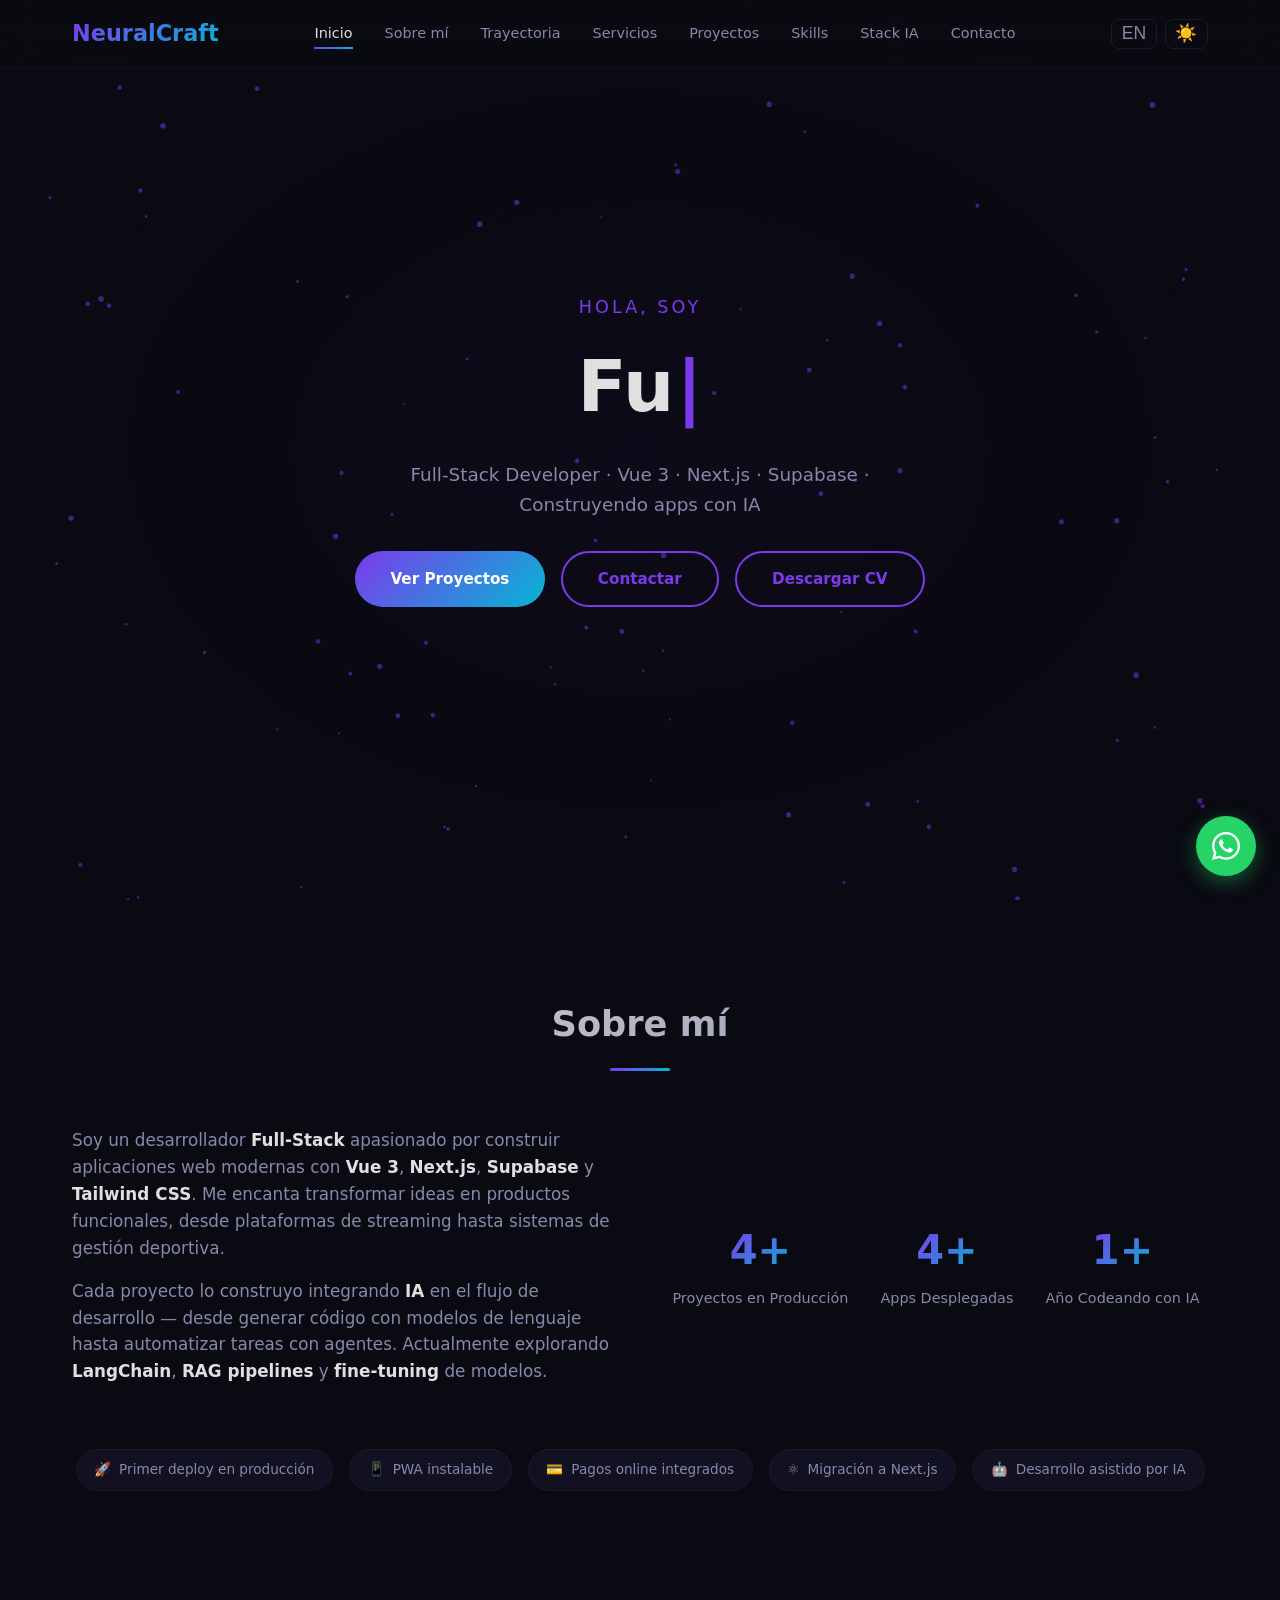
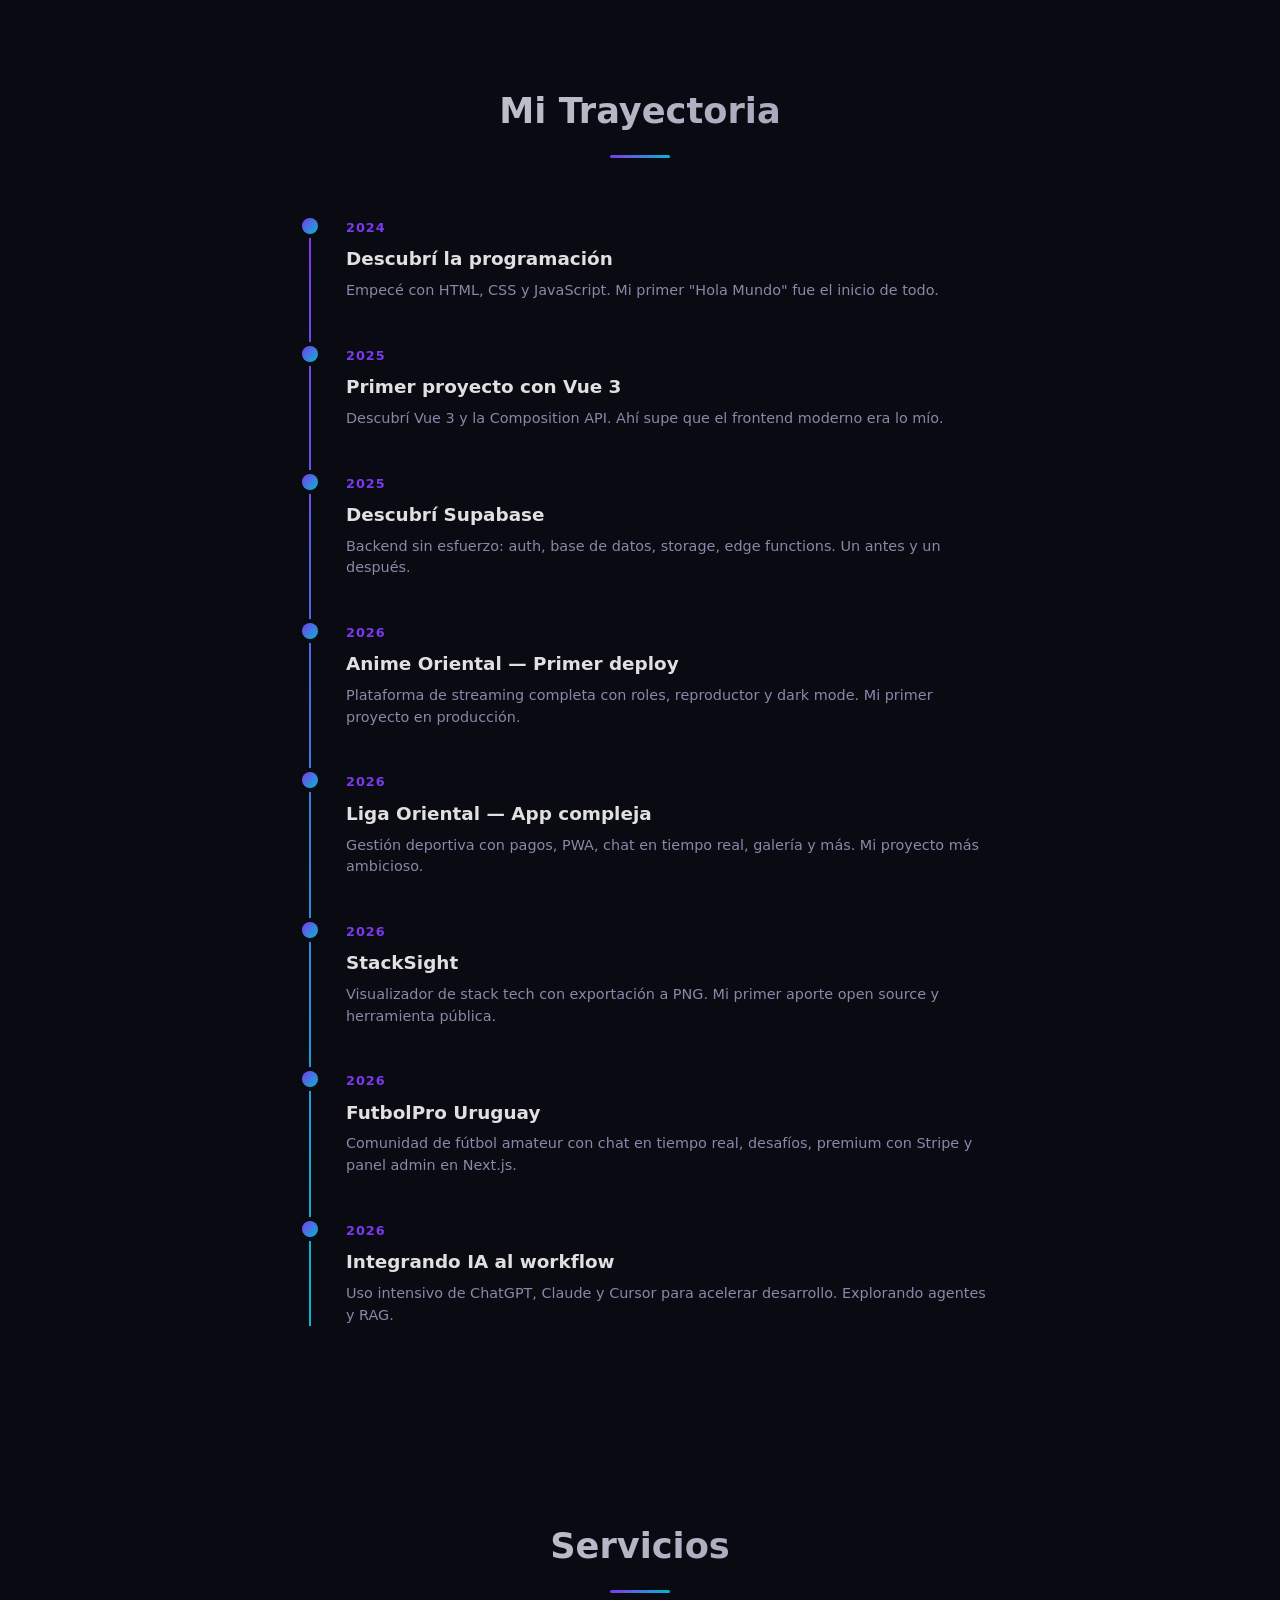
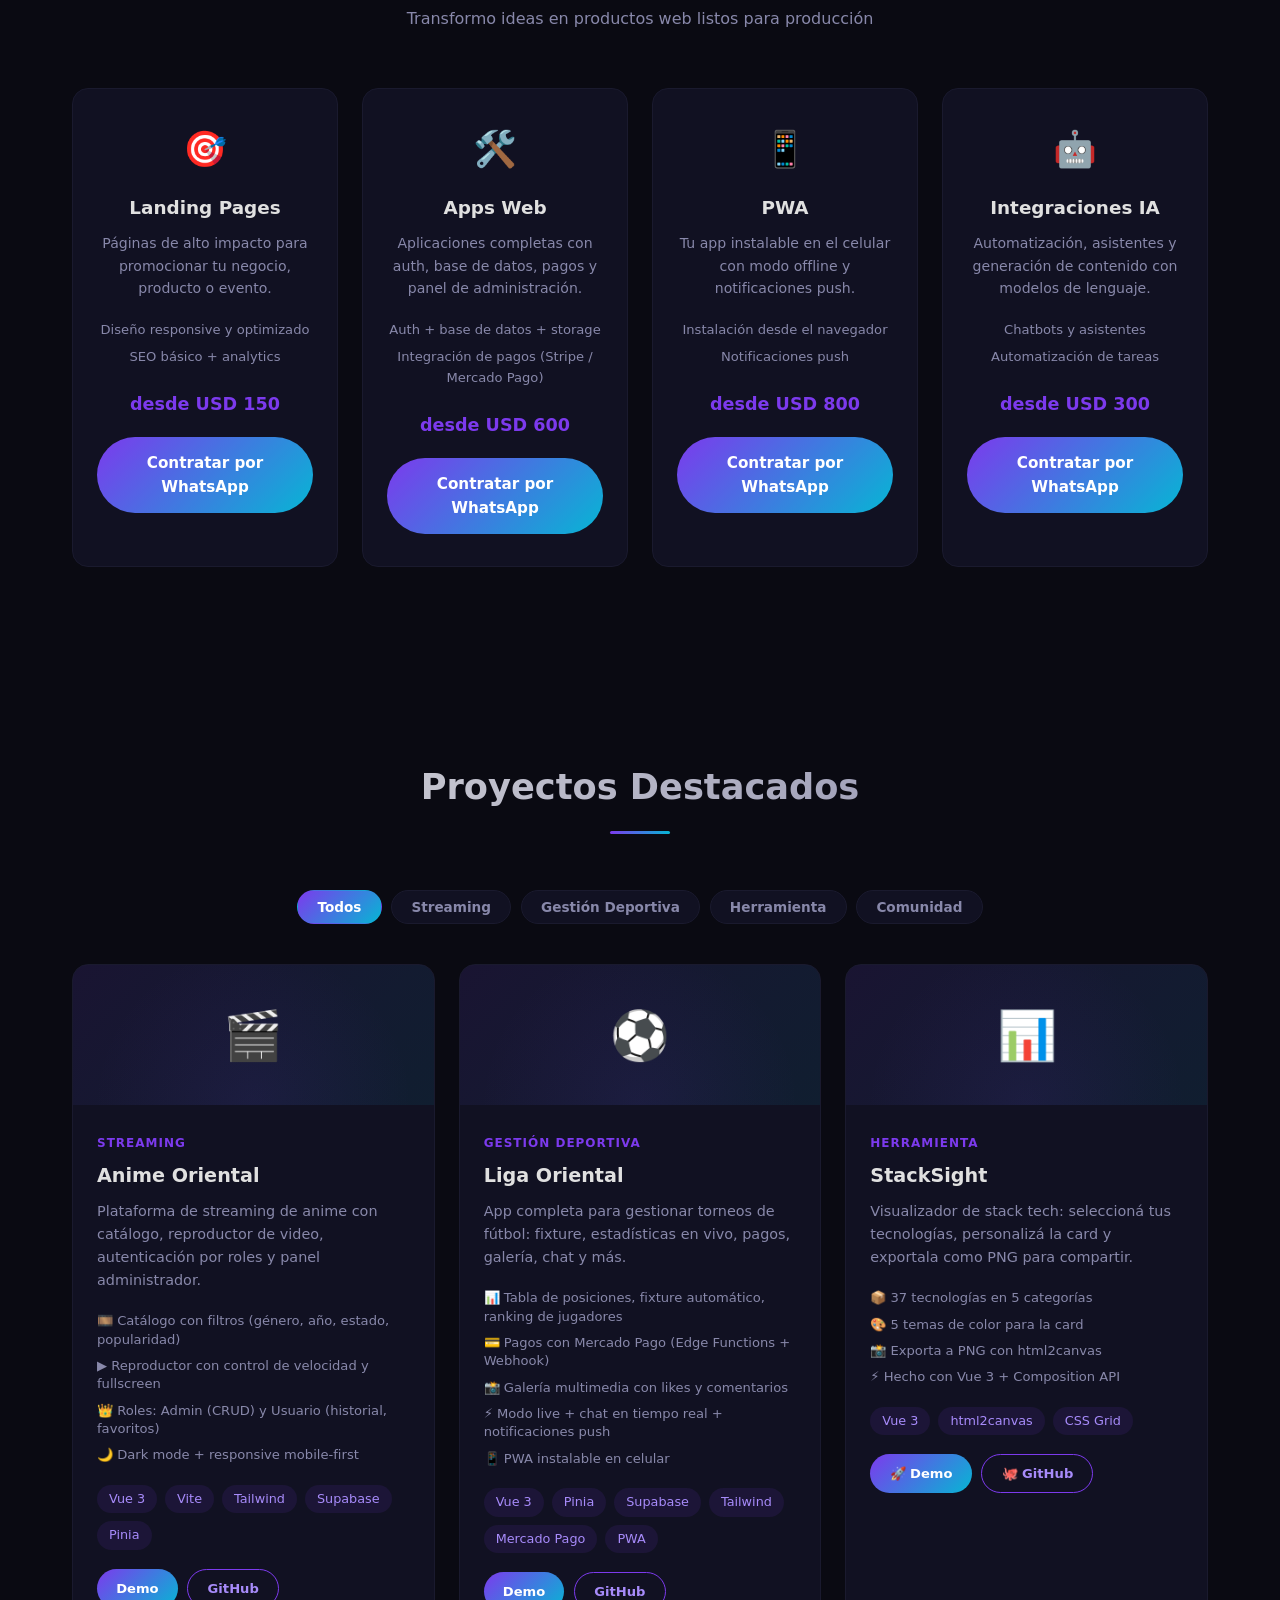
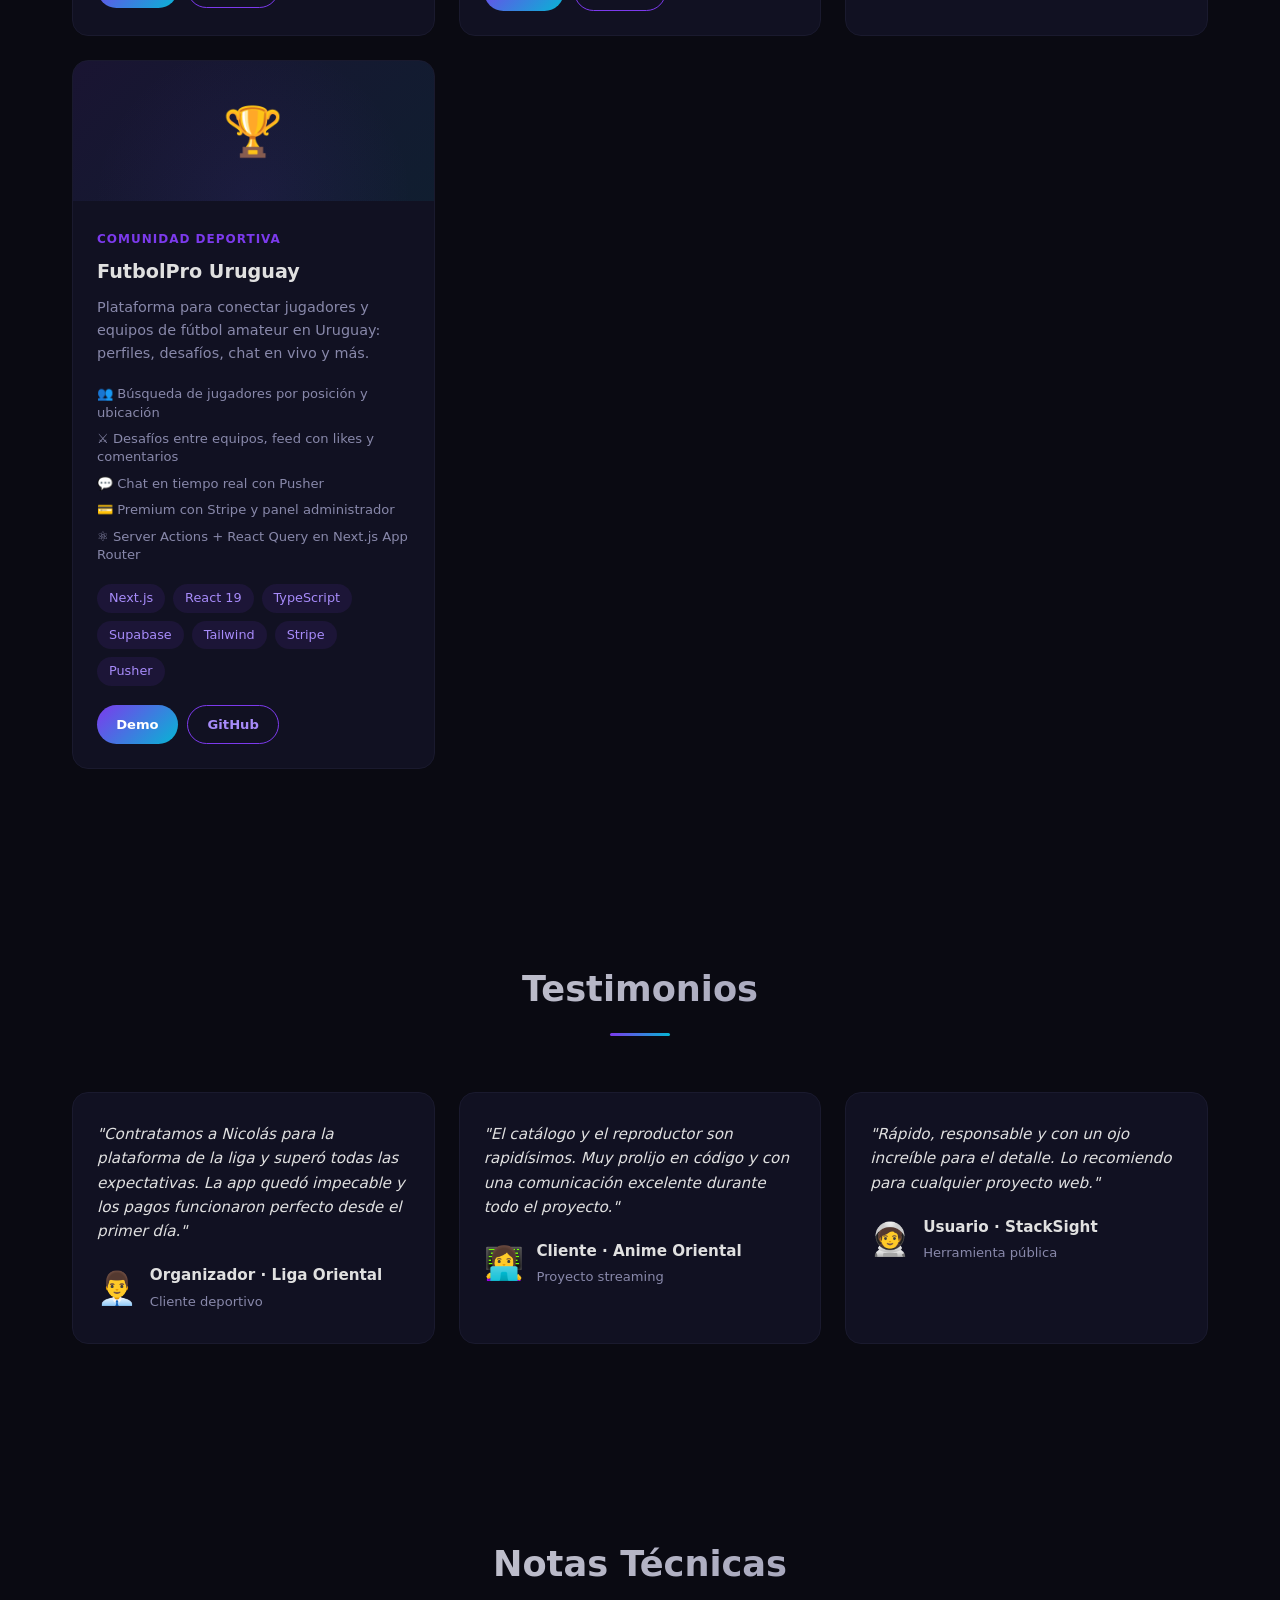
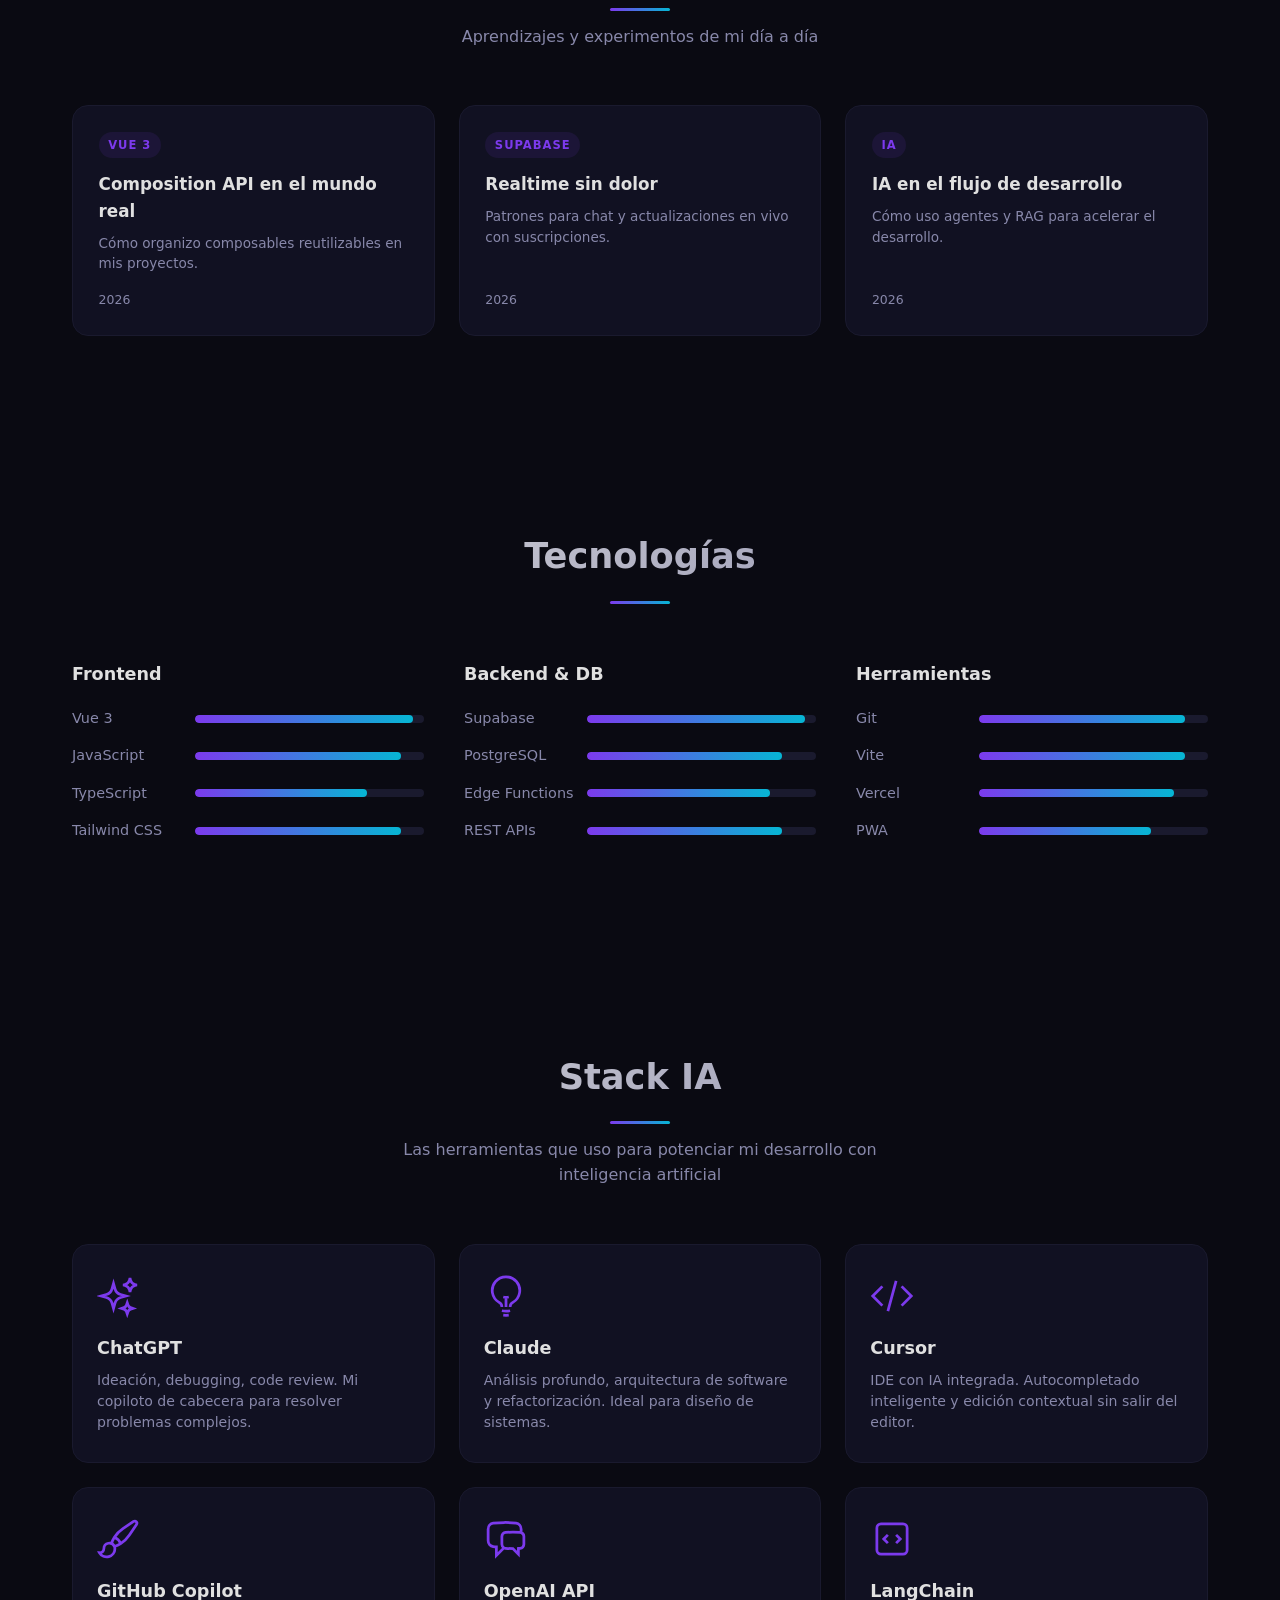
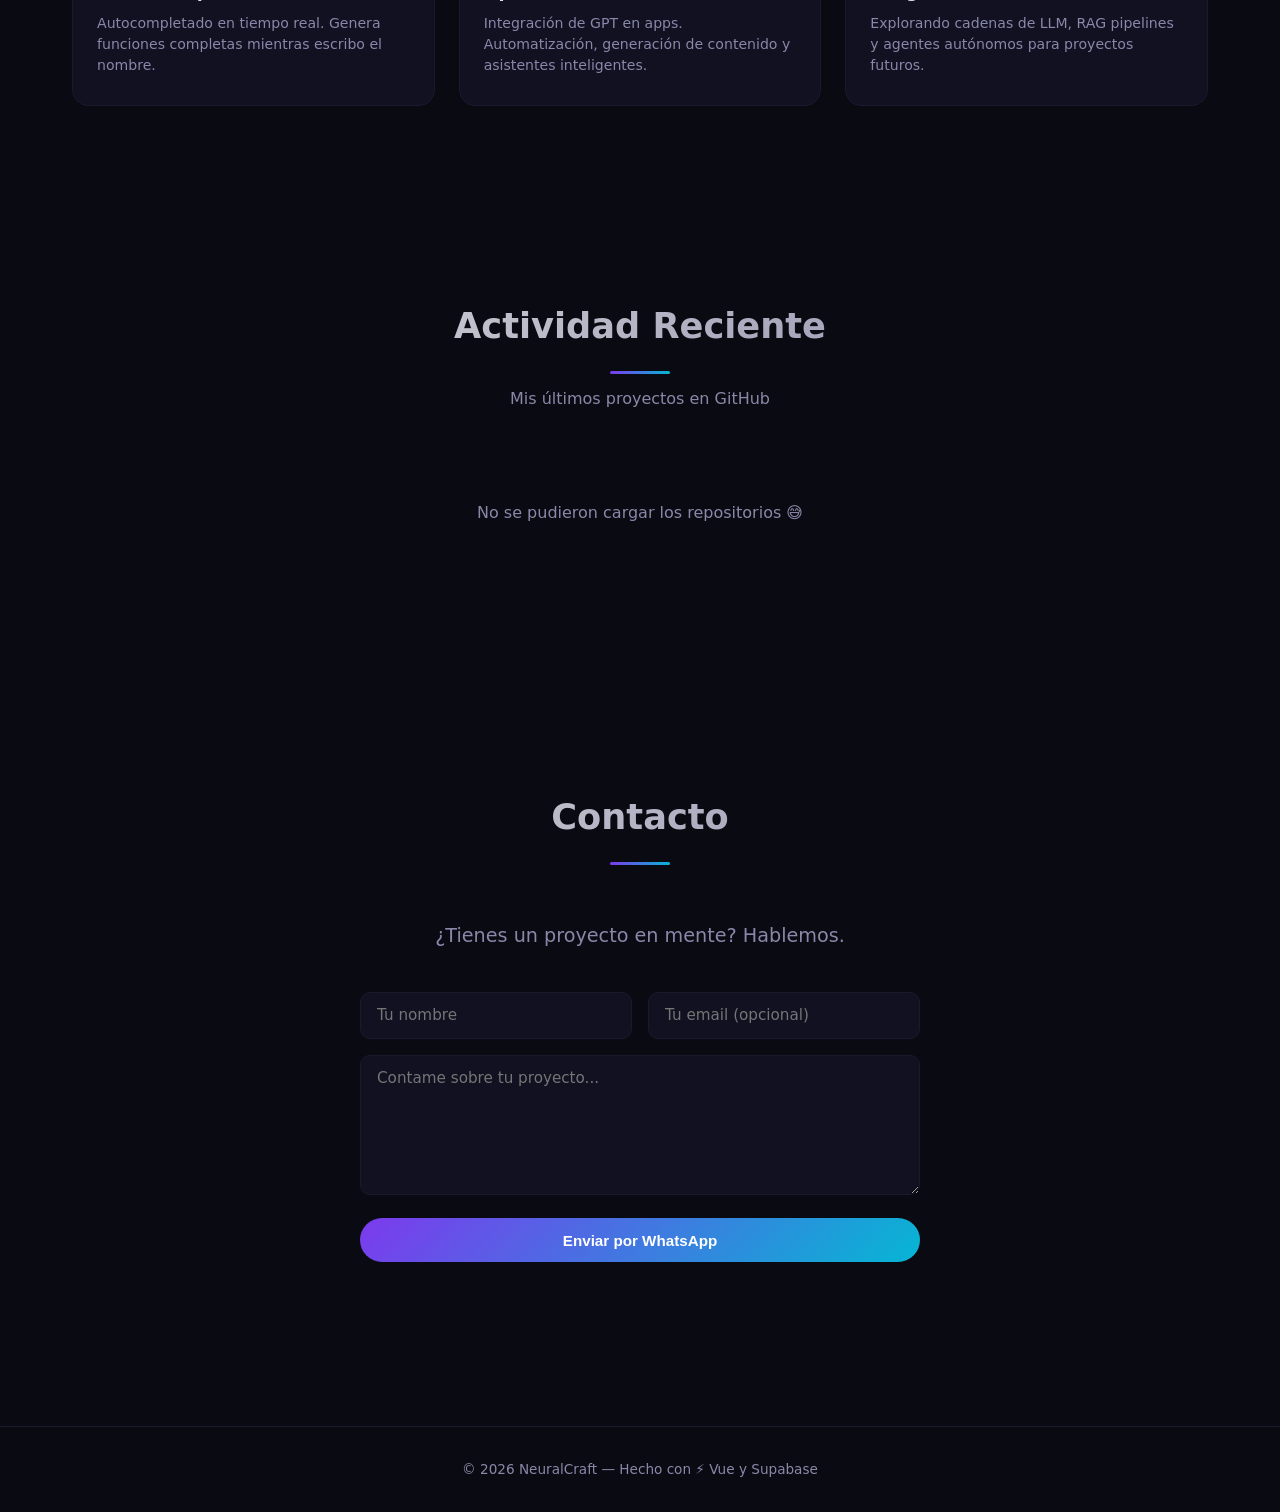
==== commit d39fb2f5: "✨ Upgrade landing: i18n ES/EN, servicios, testimonios, blog, filtros, screenshots, SEO, CV y más" ====
--- a/index.html
+++ b/index.html
@@ -3,20 +3,36 @@
 <head>
   <meta charset="UTF-8" />
   <meta name="viewport" content="width=device-width, initial-scale=1.0" />
-  <title>NeuralCraft — Portafolio IA</title>
-  <meta name="description" content="Portafolio de Nicolás — Full-Stack Developer especializado en Vue 3, Supabase e IA. Proyectos: Anime Oriental y Liga Oriental." />
-  <meta property="og:title" content="NeuralCraft — Portafolio IA" />
-  <meta property="og:description" content="Full-Stack Developer · Vue 3 · Supabase · Construyendo apps con IA" />
+  <title>NeuralCraft — Portafolio de Nicolás · Full-Stack & IA</title>
+  <meta name="description" content="Portafolio de Nicolás — Full-Stack Developer especializado en Vue 3, Next.js, Supabase e IA. Proyectos: Anime Oriental, Liga Oriental, StackSight y FutbolPro Uruguay." />
+  <meta name="keywords" content="desarrollador full-stack, vue 3, next.js, supabase, portafolio, desarrollador web uruguay, inteligencia artificial" />
+  <meta name="author" content="Nicolás" />
+  <meta name="robots" content="index, follow" />
+  <link rel="canonical" href="https://neuralcraft-green.vercel.app/" />
+
+  <!-- Open Graph -->
+  <meta property="og:title" content="NeuralCraft — Portafolio de Nicolás" />
+  <meta property="og:description" content="Full-Stack Developer · Vue 3 · Next.js · Supabase · Construyendo apps con IA" />
   <meta property="og:type" content="website" />
+  <meta property="og:url" content="https://neuralcraft-green.vercel.app/" />
+  <meta property="og:locale" content="es_UY" />
+  <meta property="og:locale:alternate" content="en_US" />
+
+  <!-- Twitter -->
+  <meta name="twitter:card" content="summary" />
+  <meta name="twitter:title" content="NeuralCraft — Portafolio de Nicolás" />
+  <meta name="twitter:description" content="Full-Stack Developer · Vue 3 · Next.js · Supabase · Construyendo apps con IA" />
+
   <meta name="theme-color" content="#0a0a12" />
   <meta http-equiv="Content-Security-Policy" content="
     default-src 'self';
     script-src 'self';
     style-src 'self' 'unsafe-inline';
-    img-src 'self' data:;
+    img-src 'self' data: https://api.microlink.io https://imagecdn.microlink.io https://ghchart.rshah.org;
     connect-src 'self' https://api.github.com;
     font-src 'self';
   " />
+  <script src="/_vercel/insights/script.js" defer></script>
   <link rel="stylesheet" href="css/style.css" />
   <link rel="icon" type="image/svg+xml" href="data:image/svg+xml,<svg xmlns='http://www.w3.org/2000/svg' viewBox='0 0 32 32'><text y='28' font-size='28'>⚡</text></svg>" />
 </head>
@@ -26,15 +42,17 @@
     <div class="nav-inner">
       <span class="logo">NeuralCraft</span>
       <div class="nav-links">
-        <a href="#hero" class="active">Inicio</a>
-        <a href="#about">Sobre mí</a>
-        <a href="#timeline">Trayectoria</a>
-        <a href="#projects">Proyectos</a>
-        <a href="#skills">Skills</a>
-        <a href="#ai-stack">Stack IA</a>
-        <a href="#contact">Contacto</a>
+        <a href="#hero" class="active" data-i18n="nav-home">Inicio</a>
+        <a href="#about" data-i18n="nav-about">Sobre mí</a>
+        <a href="#timeline" data-i18n="nav-timeline">Trayectoria</a>
+        <a href="#services" data-i18n="nav-services">Servicios</a>
+        <a href="#projects" data-i18n="nav-projects">Proyectos</a>
+        <a href="#skills" data-i18n="nav-skills">Skills</a>
+        <a href="#ai-stack" data-i18n="nav-ai">Stack IA</a>
+        <a href="#contact" data-i18n="nav-contact">Contacto</a>
       </div>
       <div class="nav-actions">
+        <button id="lang-toggle" class="theme-btn" aria-label="Cambiar a inglés">EN</button>
         <button id="theme-toggle" class="theme-btn" aria-label="Cambiar tema">🌙</button>
         <button class="nav-toggle" aria-label="Menú">☰</button>
       </div>
@@ -44,34 +62,35 @@
   <section id="hero">
     <canvas id="bg-canvas"></canvas>
     <div class="hero-content">
-      <p class="hero-greeting">Hola, soy</p>
+      <p class="hero-greeting" data-i18n="hero-greeting">Hola, soy</p>
       <h1 class="hero-name">
         <span class="typewriter"></span><span class="cursor">|</span>
       </h1>
-      <p class="hero-tagline">
-        Full-Stack Developer · Vue 3 · Supabase · Construyendo apps con IA
+      <p class="hero-tagline" data-i18n="hero-tagline">
+        Full-Stack Developer · Vue 3 · Next.js · Supabase · Construyendo apps con IA
       </p>
       <div class="hero-actions">
-        <a href="#projects" class="btn btn-primary">Ver Proyectos</a>
-        <a href="#contact" class="btn btn-outline">Contactar</a>
+        <a href="#projects" class="btn btn-primary" data-i18n="hero-cta-projects">Ver Proyectos</a>
+        <a href="#contact" class="btn btn-outline" data-i18n="hero-cta-contact">Contactar</a>
+        <a href="cv.html" target="_blank" rel="noopener noreferrer" class="btn btn-outline" data-i18n="hero-cta-cv">Descargar CV</a>
       </div>
     </div>
   </section>
 
   <section id="about">
     <div class="section-header">
-      <h2>Sobre mí</h2>
+      <h2 data-i18n="about-title">Sobre mí</h2>
       <div class="divider"></div>
     </div>
     <div class="about-grid">
       <div class="about-text reveal">
-        <p>
+        <p data-i18n="about-p1">
           Soy un desarrollador <strong>Full-Stack</strong> apasionado por construir
-          aplicaciones web modernas con <strong>Vue 3</strong>, <strong>Supabase</strong>
-          y <strong>Tailwind CSS</strong>. Me encanta transformar ideas en productos
-          funcionales, desde plataformas de streaming hasta sistemas de gestión deportiva.
+          aplicaciones web modernas con <strong>Vue 3</strong>, <strong>Next.js</strong>,
+          <strong>Supabase</strong> y <strong>Tailwind CSS</strong>. Me encanta transformar ideas
+          en productos funcionales, desde plataformas de streaming hasta sistemas de gestión deportiva.
         </p>
-        <p>
+        <p data-i18n="about-p2">
           Cada proyecto lo construyo integrando <strong>IA</strong> en el flujo de
           desarrollo — desde generar código con modelos de lenguaje hasta automatizar
           tareas con agentes. Actualmente explorando <strong>LangChain</strong>,
@@ -79,16 +98,23 @@
         </p>
       </div>
       <div class="about-stats reveal">
-        <div class="stat"><span class="stat-num" data-target="2">0</span><span class="stat-label">Proyectos en Producción</span></div>
-        <div class="stat"><span class="stat-num" data-target="2">0</span><span class="stat-label">Apps Desplegadas</span></div>
-        <div class="stat"><span class="stat-num" data-target="1">0</span><span class="stat-label">Año Codeando con IA</span></div>
-      </div>
+        <div class="stat"><span class="stat-num" data-target="4">0</span><span class="stat-label" data-i18n="stat-prod">Proyectos en Producción</span></div>
+        <div class="stat"><span class="stat-num" data-target="4">0</span><span class="stat-label" data-i18n="stat-apps">Apps Desplegadas</span></div>
+        <div class="stat"><span class="stat-num" data-target="1">0</span><span class="stat-label" data-i18n="stat-ai">Año Codeando con IA</span></div>
+      </div>
+    </div>
+    <div class="achievements reveal">
+      <div class="ach-item"><span>🚀</span><span data-i18n="ach-1">Primer deploy en producción</span></div>
+      <div class="ach-item"><span>📱</span><span data-i18n="ach-2">PWA instalable</span></div>
+      <div class="ach-item"><span>💳</span><span data-i18n="ach-3">Pagos online integrados</span></div>
+      <div class="ach-item"><span>⚛️</span><span data-i18n="ach-4">Migración a Next.js</span></div>
+      <div class="ach-item"><span>🤖</span><span data-i18n="ach-5">Desarrollo asistido por IA</span></div>
     </div>
   </section>
 
   <section id="timeline">
     <div class="section-header">
-      <h2>Mi Trayectoria</h2>
+      <h2 data-i18n="timeline-title">Mi Trayectoria</h2>
       <div class="divider"></div>
     </div>
     <div class="timeline">
@@ -96,89 +122,151 @@
         <div class="tl-dot"></div>
         <div class="tl-content">
           <span class="tl-date">2024</span>
-          <h3>Descubrí la programación</h3>
-          <p>Empecé con HTML, CSS y JavaScript. Mi primer "Hola Mundo" fue el inicio de todo.</p>
+          <h3 data-i18n="tl1-t">Descubrí la programación</h3>
+          <p data-i18n="tl1-d">Empecé con HTML, CSS y JavaScript. Mi primer "Hola Mundo" fue el inicio de todo.</p>
         </div>
       </div>
       <div class="tl-item reveal">
         <div class="tl-dot"></div>
         <div class="tl-content">
           <span class="tl-date">2025</span>
-          <h3>Primer proyecto con Vue 3</h3>
-          <p>Descubrí Vue 3 y la Composition API. Ahí supe que el frontend moderno era lo mío.</p>
+          <h3 data-i18n="tl2-t">Primer proyecto con Vue 3</h3>
+          <p data-i18n="tl2-d">Descubrí Vue 3 y la Composition API. Ahí supe que el frontend moderno era lo mío.</p>
         </div>
       </div>
       <div class="tl-item reveal">
         <div class="tl-dot"></div>
         <div class="tl-content">
           <span class="tl-date">2025</span>
-          <h3>Descubrí Supabase</h3>
-          <p>Backend sin esfuerzo: auth, base de datos, storage, edge functions. Un antes y un después.</p>
+          <h3 data-i18n="tl3-t">Descubrí Supabase</h3>
+          <p data-i18n="tl3-d">Backend sin esfuerzo: auth, base de datos, storage, edge functions. Un antes y un después.</p>
         </div>
       </div>
       <div class="tl-item reveal">
         <div class="tl-dot"></div>
         <div class="tl-content">
           <span class="tl-date">2026</span>
-          <h3>Anime Oriental — Primer deploy</h3>
-          <p>Plataforma de streaming completa con roles, reproductor y dark mode. Mi primer proyecto en producción.</p>
+          <h3 data-i18n="tl4-t">Anime Oriental — Primer deploy</h3>
+          <p data-i18n="tl4-d">Plataforma de streaming completa con roles, reproductor y dark mode. Mi primer proyecto en producción.</p>
         </div>
       </div>
       <div class="tl-item reveal">
         <div class="tl-dot"></div>
         <div class="tl-content">
           <span class="tl-date">2026</span>
-          <h3>Liga Oriental — App compleja</h3>
-          <p>Gestión deportiva con pagos, PWA, chat en tiempo real, galería y más. Mi proyecto más ambicioso.</p>
+          <h3 data-i18n="tl5-t">Liga Oriental — App compleja</h3>
+          <p data-i18n="tl5-d">Gestión deportiva con pagos, PWA, chat en tiempo real, galería y más. Mi proyecto más ambicioso.</p>
         </div>
       </div>
       <div class="tl-item reveal">
         <div class="tl-dot"></div>
         <div class="tl-content">
           <span class="tl-date">2026</span>
-          <h3>StackSight</h3>
-          <p>Visualizador de stack tech con exportación a PNG. Mi primer aporte open source y herramienta pública.</p>
+          <h3 data-i18n="tl6-t">StackSight</h3>
+          <p data-i18n="tl6-d">Visualizador de stack tech con exportación a PNG. Mi primer aporte open source y herramienta pública.</p>
         </div>
       </div>
       <div class="tl-item reveal">
         <div class="tl-dot"></div>
         <div class="tl-content">
           <span class="tl-date">2026</span>
-          <h3>FutbolPro Uruguay</h3>
-          <p>Comunidad de fútbol amateur con chat en tiempo real, desafíos, premium con Stripe y panel admin en Next.js.</p>
+          <h3 data-i18n="tl7-t">FutbolPro Uruguay</h3>
+          <p data-i18n="tl7-d">Comunidad de fútbol amateur con chat en tiempo real, desafíos, premium con Stripe y panel admin en Next.js.</p>
         </div>
       </div>
       <div class="tl-item reveal">
         <div class="tl-dot"></div>
         <div class="tl-content">
           <span class="tl-date">2026</span>
-          <h3>Integrando IA al workflow</h3>
-          <p>Uso intensivo de ChatGPT, Claude y Cursor para acelerar desarrollo. Explorando agentes y RAG.</p>
-        </div>
+          <h3 data-i18n="tl8-t">Integrando IA al workflow</h3>
+          <p data-i18n="tl8-d">Uso intensivo de ChatGPT, Claude y Cursor para acelerar desarrollo. Explorando agentes y RAG.</p>
+        </div>
+      </div>
+    </div>
+  </section>
+
+  <section id="services">
+    <div class="section-header">
+      <h2 data-i18n="services-title">Servicios</h2>
+      <div class="divider"></div>
+      <p class="section-sub" data-i18n="services-sub">Transformo ideas en productos web listos para producción</p>
+    </div>
+    <div class="services-grid">
+      <div class="service-card reveal">
+        <div class="service-icon">🎯</div>
+        <h3 data-i18n="svc1-t">Landing Pages</h3>
+        <p data-i18n="svc1-d">Páginas de alto impacto para promocionar tu negocio, producto o evento.</p>
+        <ul class="service-feats">
+          <li data-i18n="svc1-f1">Diseño responsive y optimizado</li>
+          <li data-i18n="svc1-f2">SEO básico + analytics</li>
+        </ul>
+        <span class="service-price" data-i18n="svc1-p">desde USD 150</span>
+        <a href="#" class="btn btn-primary svc-wa" data-i18n="svc-cta">Contratar por WhatsApp</a>
+      </div>
+      <div class="service-card reveal">
+        <div class="service-icon">🛠️</div>
+        <h3 data-i18n="svc2-t">Apps Web</h3>
+        <p data-i18n="svc2-d">Aplicaciones completas con auth, base de datos, pagos y panel de administración.</p>
+        <ul class="service-feats">
+          <li data-i18n="svc2-f1">Auth + base de datos + storage</li>
+          <li data-i18n="svc2-f2">Integración de pagos (Stripe / Mercado Pago)</li>
+        </ul>
+        <span class="service-price" data-i18n="svc2-p">desde USD 600</span>
+        <a href="#" class="btn btn-primary svc-wa" data-i18n="svc-cta">Contratar por WhatsApp</a>
+      </div>
+      <div class="service-card reveal">
+        <div class="service-icon">📱</div>
+        <h3 data-i18n="svc3-t">PWA</h3>
+        <p data-i18n="svc3-d">Tu app instalable en el celular con modo offline y notificaciones push.</p>
+        <ul class="service-feats">
+          <li data-i18n="svc3-f1">Instalación desde el navegador</li>
+          <li data-i18n="svc3-f2">Notificaciones push</li>
+        </ul>
+        <span class="service-price" data-i18n="svc3-p">desde USD 800</span>
+        <a href="#" class="btn btn-primary svc-wa" data-i18n="svc-cta">Contratar por WhatsApp</a>
+      </div>
+      <div class="service-card reveal">
+        <div class="service-icon">🤖</div>
+        <h3 data-i18n="svc4-t">Integraciones IA</h3>
+        <p data-i18n="svc4-d">Automatización, asistentes y generación de contenido con modelos de lenguaje.</p>
+        <ul class="service-feats">
+          <li data-i18n="svc4-f1">Chatbots y asistentes</li>
+          <li data-i18n="svc4-f2">Automatización de tareas</li>
+        </ul>
+        <span class="service-price" data-i18n="svc4-p">desde USD 300</span>
+        <a href="#" class="btn btn-primary svc-wa" data-i18n="svc-cta">Contratar por WhatsApp</a>
       </div>
     </div>
   </section>
 
   <section id="projects">
     <div class="section-header">
-      <h2>Proyectos Destacados</h2>
-      <div class="divider"></div>
+      <h2 data-i18n="projects-title">Proyectos Destacados</h2>
+      <div class="divider"></div>
+    </div>
+    <div class="filter-tabs reveal">
+      <button class="filter-btn active" data-filter="all" data-i18n="filter-all">Todos</button>
+      <button class="filter-btn" data-filter="streaming" data-i18n="filter-streaming">Streaming</button>
+      <button class="filter-btn" data-filter="sports" data-i18n="filter-sports">Gestión Deportiva</button>
+      <button class="filter-btn" data-filter="tool" data-i18n="filter-tool">Herramienta</button>
+      <button class="filter-btn" data-filter="community" data-i18n="filter-community">Comunidad</button>
     </div>
     <div class="projects-grid">
 
-      <article class="project-card reveal">
+      <article class="project-card reveal" data-category="streaming">
         <div class="card-banner">
           <div class="card-icon">🎬</div>
+          <img class="card-shot" loading="lazy" src="https://api.microlink.io?url=https%3A%2F%2Fanime-oriental.vercel.app&amp;screenshot=true&amp;meta=false&amp;embed=screenshot.url" alt="Anime Oriental" />
         </div>
         <div class="card-body">
-          <span class="card-tag">Streaming</span>
-          <h3>Anime Oriental</h3>
-          <p>Plataforma de streaming de anime con catálogo, reproductor de video, autenticación por roles y panel administrador.</p>
+          <span class="card-tag" data-i18n="p1-tag">Streaming</span>
+          <h3 data-i18n="p1-title">Anime Oriental</h3>
+          <p data-i18n="p1-desc">Plataforma de streaming de anime con catálogo, reproductor de video, autenticación por roles y panel administrador.</p>
           <ul class="card-features">
-            <li>🎞️ Catálogo con filtros (género, año, estado, popularidad)</li>
-            <li>▶️ Reproductor con control de velocidad y fullscreen</li>
-            <li>👑 Roles: Admin (CRUD) y Usuario (historial, favoritos)</li>
-            <li>🌙 Dark mode + responsive mobile-first</li>
+            <li data-i18n="p1-f1">🎞️ Catálogo con filtros (género, año, estado, popularidad)</li>
+            <li data-i18n="p1-f2">▶️ Reproductor con control de velocidad y fullscreen</li>
+            <li data-i18n="p1-f3">👑 Roles: Admin (CRUD) y Usuario (historial, favoritos)</li>
+            <li data-i18n="p1-f4">🌙 Dark mode + responsive mobile-first</li>
           </ul>
           <div class="card-tech">
             <span>Vue 3</span><span>Vite</span><span>Tailwind</span><span>Supabase</span><span>Pinia</span>
@@ -192,20 +280,21 @@
         </div>
       </article>
 
-      <article class="project-card reveal">
+      <article class="project-card reveal" data-category="sports">
         <div class="card-banner">
           <div class="card-icon">⚽</div>
+          <img class="card-shot" loading="lazy" src="https://api.microlink.io?url=https%3A%2F%2Fliga-oriental-vue.vercel.app&amp;screenshot=true&amp;meta=false&amp;embed=screenshot.url" alt="Liga Oriental" />
         </div>
         <div class="card-body">
-          <span class="card-tag">Gestión Deportiva</span>
-          <h3>Liga Oriental</h3>
-          <p>App completa para gestionar torneos de fútbol: fixture, estadísticas en vivo, pagos, galería, chat y más.</p>
+          <span class="card-tag" data-i18n="p2-tag">Gestión Deportiva</span>
+          <h3 data-i18n="p2-title">Liga Oriental</h3>
+          <p data-i18n="p2-desc">App completa para gestionar torneos de fútbol: fixture, estadísticas en vivo, pagos, galería, chat y más.</p>
           <ul class="card-features">
-            <li>📊 Tabla de posiciones, fixture automático, ranking de jugadores</li>
-            <li>💳 Pagos con Mercado Pago (Edge Functions + Webhook)</li>
-            <li>📸 Galería multimedia con likes y comentarios</li>
-            <li>⚡ Modo live + chat en tiempo real + notificaciones push</li>
-            <li>📱 PWA instalable en celular</li>
+            <li data-i18n="p2-f1">📊 Tabla de posiciones, fixture automático, ranking de jugadores</li>
+            <li data-i18n="p2-f2">💳 Pagos con Mercado Pago (Edge Functions + Webhook)</li>
+            <li data-i18n="p2-f3">📸 Galería multimedia con likes y comentarios</li>
+            <li data-i18n="p2-f4">⚡ Modo live + chat en tiempo real + notificaciones push</li>
+            <li data-i18n="p2-f5">📱 PWA instalable en celular</li>
           </ul>
           <div class="card-tech">
             <span>Vue 3</span><span>Pinia</span><span>Supabase</span><span>Tailwind</span><span>Mercado Pago</span><span>PWA</span>
@@ -219,19 +308,20 @@
         </div>
       </article>
 
-      <article class="project-card reveal">
+      <article class="project-card reveal" data-category="tool">
         <div class="card-banner">
           <div class="card-icon">📊</div>
+          <img class="card-shot" loading="lazy" src="https://api.microlink.io?url=https%3A%2F%2Fstack-sight-one.vercel.app&amp;screenshot=true&amp;meta=false&amp;embed=screenshot.url" alt="StackSight" />
         </div>
         <div class="card-body">
-          <span class="card-tag">Herramienta</span>
-          <h3>StackSight</h3>
-          <p>Visualizador de stack tech: seleccioná tus tecnologías, personalizá la card y exportala como PNG para compartir.</p>
+          <span class="card-tag" data-i18n="p3-tag">Herramienta</span>
+          <h3 data-i18n="p3-title">StackSight</h3>
+          <p data-i18n="p3-desc">Visualizador de stack tech: seleccioná tus tecnologías, personalizá la card y exportala como PNG para compartir.</p>
           <ul class="card-features">
-            <li>📦 37 tecnologías en 5 categorías</li>
-            <li>🎨 5 temas de color para la card</li>
-            <li>📸 Exporta a PNG con html2canvas</li>
-            <li>⚡ Hecho con Vue 3 + Composition API</li>
+            <li data-i18n="p3-f1">📦 37 tecnologías en 5 categorías</li>
+            <li data-i18n="p3-f2">🎨 5 temas de color para la card</li>
+            <li data-i18n="p3-f3">📸 Exporta a PNG con html2canvas</li>
+            <li data-i18n="p3-f4">⚡ Hecho con Vue 3 + Composition API</li>
           </ul>
           <div class="card-tech">
             <span>Vue 3</span><span>html2canvas</span><span>CSS Grid</span>
@@ -243,20 +333,21 @@
         </div>
       </article>
 
-      <article class="project-card reveal">
+      <article class="project-card reveal" data-category="community">
         <div class="card-banner">
           <div class="card-icon">🏆</div>
+          <img class="card-shot" loading="lazy" src="https://api.microlink.io?url=https%3A%2F%2Ffutbolprouruguay.vercel.app&amp;screenshot=true&amp;meta=false&amp;embed=screenshot.url" alt="FutbolPro Uruguay" />
         </div>
         <div class="card-body">
-          <span class="card-tag">Comunidad Deportiva</span>
-          <h3>FutbolPro Uruguay</h3>
-          <p>Plataforma para conectar jugadores y equipos de fútbol amateur en Uruguay: perfiles, desafíos, chat en vivo y más.</p>
+          <span class="card-tag" data-i18n="p4-tag">Comunidad Deportiva</span>
+          <h3 data-i18n="p4-title">FutbolPro Uruguay</h3>
+          <p data-i18n="p4-desc">Plataforma para conectar jugadores y equipos de fútbol amateur en Uruguay: perfiles, desafíos, chat en vivo y más.</p>
           <ul class="card-features">
-            <li>👥 Búsqueda de jugadores por posición y ubicación</li>
-            <li>⚔️ Desafíos entre equipos, feed con likes y comentarios</li>
-            <li>💬 Chat en tiempo real con Pusher</li>
-            <li>💳 Premium con Stripe y panel administrador</li>
-            <li>⚛️ Server Actions + React Query en Next.js App Router</li>
+            <li data-i18n="p4-f1">👥 Búsqueda de jugadores por posición y ubicación</li>
+            <li data-i18n="p4-f2">⚔️ Desafíos entre equipos, feed con likes y comentarios</li>
+            <li data-i18n="p4-f3">💬 Chat en tiempo real con Pusher</li>
+            <li data-i18n="p4-f4">💳 Premium con Stripe y panel administrador</li>
+            <li data-i18n="p4-f5">⚛️ Server Actions + React Query en Next.js App Router</li>
           </ul>
           <div class="card-tech">
             <span>Next.js</span><span>React 19</span><span>TypeScript</span><span>Supabase</span><span>Tailwind</span><span>Stripe</span><span>Pusher</span>
@@ -273,28 +364,95 @@
     </div>
   </section>
 
+  <section id="testimonials">
+    <div class="section-header">
+      <h2 data-i18n="test-title">Testimonios</h2>
+      <div class="divider"></div>
+    </div>
+    <div class="testimonials-grid">
+      <div class="testimonial-card reveal">
+        <p class="test-quote" data-i18n="t1-q">"Contratamos a Nicolás para la plataforma de la liga y superó todas las expectativas. La app quedó impecable y los pagos funcionaron perfecto desde el primer día."</p>
+        <div class="test-author">
+          <span class="test-avatar">👨‍💼</span>
+          <div>
+            <strong data-i18n="t1-n">Organizador · Liga Oriental</strong>
+            <span data-i18n="t1-r">Cliente deportivo</span>
+          </div>
+        </div>
+      </div>
+      <div class="testimonial-card reveal">
+        <p class="test-quote" data-i18n="t2-q">"El catálogo y el reproductor son rapidísimos. Muy prolijo en código y con una comunicación excelente durante todo el proyecto."</p>
+        <div class="test-author">
+          <span class="test-avatar">👩‍💻</span>
+          <div>
+            <strong data-i18n="t2-n">Cliente · Anime Oriental</strong>
+            <span data-i18n="t2-r">Proyecto streaming</span>
+          </div>
+        </div>
+      </div>
+      <div class="testimonial-card reveal">
+        <p class="test-quote" data-i18n="t3-q">"Rápido, responsable y con un ojo increíble para el detalle. Lo recomiendo para cualquier proyecto web."</p>
+        <div class="test-author">
+          <span class="test-avatar">🧑‍🚀</span>
+          <div>
+            <strong data-i18n="t3-n">Usuario · StackSight</strong>
+            <span data-i18n="t3-r">Herramienta pública</span>
+          </div>
+        </div>
+      </div>
+    </div>
+  </section>
+
+  <section id="blog">
+    <div class="section-header">
+      <h2 data-i18n="blog-title">Notas Técnicas</h2>
+      <div class="divider"></div>
+      <p class="section-sub" data-i18n="blog-sub">Aprendizajes y experimentos de mi día a día</p>
+    </div>
+    <div class="blog-grid">
+      <article class="blog-card reveal">
+        <span class="blog-tag" data-i18n="b1-tag">Vue 3</span>
+        <h3 data-i18n="b1-title">Composition API en el mundo real</h3>
+        <p data-i18n="b1-d">Cómo organizo composables reutilizables en mis proyectos.</p>
+        <span class="blog-date">2026</span>
+      </article>
+      <article class="blog-card reveal">
+        <span class="blog-tag" data-i18n="b2-tag">Supabase</span>
+        <h3 data-i18n="b2-title">Realtime sin dolor</h3>
+        <p data-i18n="b2-d">Patrones para chat y actualizaciones en vivo con suscripciones.</p>
+        <span class="blog-date">2026</span>
+      </article>
+      <article class="blog-card reveal">
+        <span class="blog-tag" data-i18n="b3-tag">IA</span>
+        <h3 data-i18n="b3-title">IA en el flujo de desarrollo</h3>
+        <p data-i18n="b3-d">Cómo uso agentes y RAG para acelerar el desarrollo.</p>
+        <span class="blog-date">2026</span>
+      </article>
+    </div>
+  </section>
+
   <section id="skills">
     <div class="section-header">
-      <h2>Tecnologías</h2>
+      <h2 data-i18n="skills-title">Tecnologías</h2>
       <div class="divider"></div>
     </div>
     <div class="skills-container">
       <div class="skill-group reveal">
-        <h3>Frontend</h3>
+        <h3 data-i18n="skills-front">Frontend</h3>
         <div class="skill-bar"><span>Vue 3</span><div class="bar"><div class="fill" style="--p:95%"></div></div></div>
         <div class="skill-bar"><span>JavaScript</span><div class="bar"><div class="fill" style="--p:90%"></div></div></div>
         <div class="skill-bar"><span>TypeScript</span><div class="bar"><div class="fill" style="--p:75%"></div></div></div>
         <div class="skill-bar"><span>Tailwind CSS</span><div class="bar"><div class="fill" style="--p:90%"></div></div></div>
       </div>
       <div class="skill-group reveal">
-        <h3>Backend & DB</h3>
+        <h3 data-i18n="skills-back">Backend & DB</h3>
         <div class="skill-bar"><span>Supabase</span><div class="bar"><div class="fill" style="--p:95%"></div></div></div>
         <div class="skill-bar"><span>PostgreSQL</span><div class="bar"><div class="fill" style="--p:85%"></div></div></div>
         <div class="skill-bar"><span>Edge Functions</span><div class="bar"><div class="fill" style="--p:80%"></div></div></div>
         <div class="skill-bar"><span>REST APIs</span><div class="bar"><div class="fill" style="--p:85%"></div></div></div>
       </div>
       <div class="skill-group reveal">
-        <h3>Herramientas</h3>
+        <h3 data-i18n="skills-tools">Herramientas</h3>
         <div class="skill-bar"><span>Git</span><div class="bar"><div class="fill" style="--p:90%"></div></div></div>
         <div class="skill-bar"><span>Vite</span><div class="bar"><div class="fill" style="--p:90%"></div></div></div>
         <div class="skill-bar"><span>Vercel</span><div class="bar"><div class="fill" style="--p:85%"></div></div></div>
@@ -305,9 +463,9 @@
 
   <section id="ai-stack">
     <div class="section-header">
-      <h2>Stack IA</h2>
-      <div class="divider"></div>
-      <p class="section-sub">Las herramientas que uso para potenciar mi desarrollo con inteligencia artificial</p>
+      <h2 data-i18n="ai-title">Stack IA</h2>
+      <div class="divider"></div>
+      <p class="section-sub" data-i18n="ai-sub">Las herramientas que uso para potenciar mi desarrollo con inteligencia artificial</p>
     </div>
     <div class="ai-grid">
       <div class="ai-card reveal">
@@ -315,72 +473,75 @@
           <svg viewBox="0 0 24 24" fill="none" stroke="currentColor" stroke-width="1.5"><path d="M9.813 15.904L9 18.75l-.813-2.846a4.5 4.5 0 00-3.09-3.09L2.25 12l2.846-.813a4.5 4.5 0 003.09-3.09L9 5.25l.813 2.846a4.5 4.5 0 003.09 3.09L15.75 12l-2.846.813a4.5 4.5 0 00-3.09 3.09zM18.259 8.715L18 9.75l-.259-1.035a3.375 3.375 0 00-2.455-2.456L14.25 6l1.036-.259a3.375 3.375 0 002.455-2.456L18 2.25l.259 1.035a3.375 3.375 0 002.455 2.456L21.75 6l-1.036.259a3.375 3.375 0 00-2.455 2.456zM16.894 20.567L16.5 21.75l-.394-1.183a2.25 2.25 0 00-1.423-1.423L13.5 18.75l1.183-.394a2.25 2.25 0 001.423-1.423l.394-1.183.394 1.183a2.25 2.25 0 001.423 1.423l1.183.394-1.183.394a2.25 2.25 0 00-1.423 1.423z"/></svg>
         </div>
         <h3>ChatGPT</h3>
-        <p>Ideación, debugging, code review. Mi copiloto de cabecera para resolver problemas complejos.</p>
+        <p data-i18n="ai1-d">Ideación, debugging, code review. Mi copiloto de cabecera para resolver problemas complejos.</p>
       </div>
       <div class="ai-card reveal">
         <div class="ai-icon">
           <svg viewBox="0 0 24 24" fill="none" stroke="currentColor" stroke-width="1.5"><path d="M12 18v-5.25m0 0a6.01 6.01 0 001.5-.189m-1.5.189a6.01 6.01 0 01-1.5-.189m3.75 7.478a12.06 12.06 0 01-4.5 0m3.75 2.383a14.406 14.406 0 01-3 0M14.25 18v-.192c0-.983.658-1.823 1.508-2.316a7.5 7.5 0 10-7.517 0c.85.493 1.509 1.333 1.509 2.316V18"/></svg>
         </div>
         <h3>Claude</h3>
-        <p>Análisis profundo, arquitectura de software y refactorización. Ideal para diseño de sistemas.</p>
+        <p data-i18n="ai2-d">Análisis profundo, arquitectura de software y refactorización. Ideal para diseño de sistemas.</p>
       </div>
       <div class="ai-card reveal">
         <div class="ai-icon">
           <svg viewBox="0 0 24 24" fill="none" stroke="currentColor" stroke-width="1.5"><path d="M17.25 6.75L22.5 12l-5.25 5.25m-10.5 0L1.5 12l5.25-5.25m7.5-3l-4.5 16.5"/></svg>
         </div>
         <h3>Cursor</h3>
-        <p>IDE con IA integrada. Autocompletado inteligente y edición contextual sin salir del editor.</p>
+        <p data-i18n="ai3-d">IDE con IA integrada. Autocompletado inteligente y edición contextual sin salir del editor.</p>
       </div>
       <div class="ai-card reveal">
         <div class="ai-icon">
           <svg viewBox="0 0 24 24" fill="none" stroke="currentColor" stroke-width="1.5"><path d="M9.53 16.122a3 3 0 00-5.78 1.128 2.25 2.25 0 01-2.4 2.245 4.5 4.5 0 008.4-2.245c0-.399-.078-.78-.22-1.128zm0 0a15.998 15.998 0 003.388-1.62m-5.043-.025a15.994 15.994 0 011.622-3.395m3.42 3.42a15.995 15.995 0 004.764-4.648l3.876-5.814a1.151 1.151 0 00-1.597-1.597L14.146 6.32a15.996 15.996 0 00-4.649 4.763m3.42 3.42a6.776 6.776 0 00-3.42-3.42"/></svg>
         </div>
         <h3>GitHub Copilot</h3>
-        <p>Autocompletado en tiempo real. Genera funciones completas mientras escribo el nombre.</p>
+        <p data-i18n="ai4-d">Autocompletado en tiempo real. Genera funciones completas mientras escribo el nombre.</p>
       </div>
       <div class="ai-card reveal">
         <div class="ai-icon">
           <svg viewBox="0 0 24 24" fill="none" stroke="currentColor" stroke-width="1.5"><path d="M20.25 8.511c.884.284 1.5 1.128 1.5 2.097v4.286c0 1.136-.847 2.1-1.98 2.193-.34.027-.68.052-1.02.072v3.091l-3-3c-1.354 0-2.694-.055-4.02-.163a2.115 2.115 0 01-.825-.242m9.345-8.334a2.126 2.126 0 00-.476-.095 48.64 48.64 0 00-8.048 0c-1.131.094-1.976 1.057-1.976 2.192v4.286c0 .837.46 1.58 1.155 1.951m9.345-8.334V6.637c0-1.621-1.152-3.026-2.76-3.235A48.455 48.455 0 0011.25 3c-2.115 0-4.198.137-6.24.402-1.608.209-2.76 1.614-2.76 3.235v6.226c0 1.621 1.152 3.026 2.76 3.235.577.075 1.157.14 1.74.194V21l4.155-4.155"/></svg>
         </div>
         <h3>OpenAI API</h3>
-        <p>Integración de GPT en apps. Automatización, generación de contenido y asistentes inteligentes.</p>
+        <p data-i18n="ai5-d">Integración de GPT en apps. Automatización, generación de contenido y asistentes inteligentes.</p>
       </div>
       <div class="ai-card reveal">
         <div class="ai-icon">
           <svg viewBox="0 0 24 24" fill="none" stroke="currentColor" stroke-width="1.5"><path d="M14.25 9.75L16.5 12l-2.25 2.25m-4.5 0L7.5 12l2.25-2.25M6 20.25h12A2.25 2.25 0 0020.25 18V6A2.25 2.25 0 0018 3.75H6A2.25 2.25 0 003.75 6v12A2.25 2.25 0 006 20.25z"/></svg>
         </div>
         <h3>LangChain</h3>
-        <p>Explorando cadenas de LLM, RAG pipelines y agentes autónomos para proyectos futuros.</p>
+        <p data-i18n="ai6-d">Explorando cadenas de LLM, RAG pipelines y agentes autónomos para proyectos futuros.</p>
       </div>
     </div>
   </section>
 
   <section id="github">
     <div class="section-header">
-      <h2>Actividad Reciente</h2>
-      <div class="divider"></div>
-      <p class="section-sub">Mis últimos proyectos en GitHub</p>
+      <h2 data-i18n="gh-title">Actividad Reciente</h2>
+      <div class="divider"></div>
+      <p class="section-sub" data-i18n="gh-sub">Mis últimos proyectos en GitHub</p>
     </div>
     <div class="github-grid" id="gh-repos">
       <div class="gh-loader">Cargando...</div>
     </div>
+    <div class="gh-chart reveal">
+      <img class="gh-chart-img" loading="lazy" src="https://ghchart.rshah.org/LigaOrientalok" alt="GitHub Contributions" />
+    </div>
   </section>
 
   <section id="contact">
     <div class="section-header">
-      <h2>Contacto</h2>
+      <h2 data-i18n="contact-title">Contacto</h2>
       <div class="divider"></div>
     </div>
     <div class="contact-content reveal">
-      <p>¿Tienes un proyecto en mente? Hablemos.</p>
+      <p data-i18n="contact-p">¿Tienes un proyecto en mente? Hablemos.</p>
       <div class="contact-form reveal">
         <form id="contact-form" novalidate>
           <div class="form-row">
-            <input type="text" id="cf-name" name="name" placeholder="Tu nombre" maxlength="80" required />
-            <input type="email" id="cf-email" name="email" placeholder="Tu email (opcional)" maxlength="120" />
-          </div>
-          <textarea id="cf-message" name="message" placeholder="Contame sobre tu proyecto..." maxlength="1000" required></textarea>
-          <button type="submit" class="btn btn-primary">Enviar por WhatsApp</button>
+            <input type="text" id="cf-name" name="name" placeholder="Tu nombre" maxlength="80" required data-i18n-placeholder="cf-name" />
+            <input type="email" id="cf-email" name="email" placeholder="Tu email (opcional)" maxlength="120" data-i18n-placeholder="cf-email" />
+          </div>
+          <textarea id="cf-message" name="message" placeholder="Contame sobre tu proyecto..." maxlength="1000" required data-i18n-placeholder="cf-msg"></textarea>
+          <button type="submit" class="btn btn-primary" data-i18n="cf-submit">Enviar por WhatsApp</button>
           <p class="form-status" id="form-status" aria-live="polite"></p>
         </form>
       </div>
@@ -388,13 +549,14 @@
   </section>
 
   <footer>
-    <p>&copy; <span id="year"></span> NeuralCraft — Hecho con ⚡ Vue y Supabase</p>
+    <p>© <span id="year"></span> NeuralCraft — <span data-i18n="footer-text">Hecho con ⚡ Vue y Supabase</span></p>
   </footer>
 
   <a href="#" class="wa-float" id="wa-float" target="_blank" rel="noopener noreferrer" aria-label="Enviarme un mensaje por WhatsApp">
+    <span class="wa-tip" data-i18n="wa-tip">¿Hablamos? Escríbeme ✨</span>
     <svg viewBox="0 0 448 512" role="img"><path d="M380.9 97.1C339 55.1 283.2 32 223.9 32c-122.4 0-222 99.6-222 222 0 39.1 10.2 77.3 29.6 111L0 480l117.7-30.9c32.4 17.7 68.9 27 106.1 27h.1c122.3 0 224.1-99.6 224.1-222 0-59.3-25.2-115-67.1-157zm-157 341.6c-33.2 0-65.7-8.9-94-25.7l-6.7-4-69.8 18.3L72 359.2l-4.4-7c-18.5-29.4-28.2-63.3-28.2-98.2 0-101.7 82.8-184.5 184.6-184.5 49.3 0 95.6 19.2 130.4 54.1 34.8 34.9 56.2 81.2 56.1 130.5 0 101.8-84.9 184.6-186.6 184.6zm101.2-138.2c-5.5-2.8-32.8-16.2-37.9-18-5.1-1.9-8.8-2.8-12.5 2.8-3.7 5.6-14.3 18-17.6 21.8-3.2 3.7-6.5 4.2-12 1.4-32.6-16.3-54-29.1-75.5-66-5.7-9.8 5.7-9.1 16.3-30.3 1.8-3.7.9-6.9-.5-9.7-1.4-2.8-12.5-30.1-17.1-41.2-4.5-10.8-9.1-9.3-12.5-9.5-3.2-.2-6.9-.2-10.6-.2-3.7 0-9.7 1.4-14.8 6.9-5.1 5.6-19.4 19-19.4 46.3 0 27.3 19.9 53.7 22.6 57.4 2.8 3.7 39.1 59.7 94.8 83.8 35.2 15.2 49 16.5 66.6 13.9 10.7-1.6 32.8-13.4 37.4-26.4 4.6-13 4.6-24.1 3.2-26.4-1.3-2.5-5-3.9-10.5-6.6z"/></svg>
   </a>
 
   <script src="js/script.js"></script>
 </body>
-</html>+</html>
--- a/css/style.css
+++ b/css/style.css
@@ -188,6 +188,19 @@
 }
 .stat-label { display: block; color: var(--text-secondary); font-size: .9rem; margin-top: .3rem; }
 
+/* ===== Achievements ===== */
+.achievements {
+  display: flex; flex-wrap: wrap; justify-content: center; gap: 1rem;
+  margin-top: 3rem;
+}
+.ach-item {
+  display: flex; align-items: center; gap: .5rem;
+  background: var(--bg-card); border: 1px solid var(--border); border-radius: 50px;
+  padding: .55rem 1.1rem; font-size: .85rem; color: var(--text-secondary);
+  transition: all .3s;
+}
+.ach-item:hover { border-color: #7c3aed; color: var(--text); transform: translateY(-2px); }
+
 /* ===== Timeline ===== */
 .timeline {
   position: relative; max-width: 700px; margin: 0 auto;
@@ -216,6 +229,20 @@
 .tl-content p { color: var(--text-secondary); font-size: .9rem; line-height: 1.5; }
 
 /* ===== Projects ===== */
+.filter-tabs {
+  display: flex; justify-content: center; flex-wrap: wrap; gap: .6rem;
+  margin-bottom: 2.5rem;
+}
+.filter-btn {
+  background: var(--bg-card); color: var(--text-secondary); border: 1px solid var(--border);
+  padding: .5rem 1.2rem; border-radius: 50px; font-size: .85rem; font-weight: 600;
+  cursor: pointer; transition: all .3s; font-family: inherit;
+}
+.filter-btn:hover { border-color: #7c3aed; color: var(--text); }
+.filter-btn.active {
+  background: linear-gradient(135deg, #7c3aed, #06b6d4); color: #fff; border-color: transparent;
+}
+.project-card.hidden { display: none; }
 .projects-grid {
   display: grid; grid-template-columns: repeat(auto-fill, minmax(320px, 1fr)); gap: 1.5rem;
 }
@@ -238,6 +265,12 @@
   background: radial-gradient(circle at 50% 100%, rgba(124,58,237,0.08), transparent 70%);
 }
 .card-icon { font-size: 3rem; position: relative; z-index: 1; }
+.card-shot {
+  position: absolute; inset: 0; width: 100%; height: 100%;
+  object-fit: cover; object-position: top; z-index: 2;
+  transition: transform .4s;
+}
+.project-card:hover .card-shot { transform: scale(1.04); }
 .card-body { padding: 1.5rem; transition: background .3s; }
 .card-tag {
   display: inline-block; font-size: .75rem; font-weight: 600; text-transform: uppercase;
@@ -280,6 +313,61 @@
 .card-btn.loading .btn-loader { display: inline-block; }
 
 @keyframes spin { to { transform: rotate(360deg); } }
+
+/* ===== Services ===== */
+.services-grid {
+  display: grid; grid-template-columns: repeat(auto-fill, minmax(260px, 1fr)); gap: 1.5rem;
+}
+.service-card {
+  background: var(--bg-card); border: 1px solid var(--border); border-radius: 16px;
+  padding: 2rem 1.5rem; display: flex; flex-direction: column; align-items: center;
+  text-align: center; transition: all .4s;
+}
+.service-card:hover {
+  transform: translateY(-6px); border-color: #7c3aed;
+  box-shadow: 0 14px 40px rgba(124,58,237,0.12);
+}
+.service-icon { font-size: 2.2rem; margin-bottom: 1rem; }
+.service-card h3 { font-size: 1.15rem; margin-bottom: .6rem; }
+.service-card p { color: var(--text-secondary); font-size: .88rem; margin-bottom: 1rem; }
+.service-feats { list-style: none; margin: 0 0 1.2rem; padding: 0; }
+.service-feats li { font-size: .82rem; color: var(--text-secondary); padding: .2rem 0; }
+.service-price { font-size: 1.1rem; font-weight: 700; color: #7c3aed; margin-bottom: 1.2rem; }
+.service-card .btn { width: 100%; justify-content: center; }
+
+/* ===== Testimonials ===== */
+.testimonials-grid {
+  display: grid; grid-template-columns: repeat(auto-fit, minmax(280px, 1fr)); gap: 1.5rem;
+}
+.testimonial-card {
+  background: var(--bg-card); border: 1px solid var(--border); border-radius: 16px;
+  padding: 1.8rem 1.5rem; display: flex; flex-direction: column; gap: 1.2rem;
+  transition: all .4s;
+}
+.testimonial-card:hover { border-color: #7c3aed; transform: translateY(-4px); }
+.test-quote { color: var(--text); font-size: .95rem; font-style: italic; line-height: 1.6; }
+.test-author { display: flex; align-items: center; gap: .8rem; }
+.test-avatar { font-size: 2rem; }
+.test-author strong { display: block; font-size: .95rem; }
+.test-author div > span { color: var(--text-secondary); font-size: .82rem; }
+
+/* ===== Blog ===== */
+.blog-grid {
+  display: grid; grid-template-columns: repeat(auto-fill, minmax(280px, 1fr)); gap: 1.5rem;
+}
+.blog-card {
+  background: var(--bg-card); border: 1px solid var(--border); border-radius: 16px;
+  padding: 1.6rem; transition: all .4s; display: flex; flex-direction: column;
+}
+.blog-card:hover { border-color: #7c3aed; transform: translateY(-4px); }
+.blog-tag {
+  align-self: flex-start; font-size: .72rem; font-weight: 700; text-transform: uppercase;
+  letter-spacing: 1px; color: #7c3aed; background: rgba(124,58,237,0.1);
+  padding: .25rem .6rem; border-radius: 50px; margin-bottom: .8rem;
+}
+.blog-card h3 { font-size: 1.05rem; margin-bottom: .5rem; }
+.blog-card p { color: var(--text-secondary); font-size: .85rem; line-height: 1.5; margin-bottom: 1rem; }
+.blog-date { margin-top: auto; font-size: .78rem; color: var(--text-secondary); }
 
 /* ===== Skills ===== */
 .skills-container {
@@ -354,6 +442,11 @@
   grid-column: 1 / -1; text-align: center; padding: 2rem;
   color: var(--text-secondary);
 }
+.gh-chart { margin-top: 2.5rem; }
+.gh-chart img {
+  width: 100%; max-width: 900px; margin: 0 auto; display: block;
+  border-radius: 12px; border: 1px solid var(--border); background: var(--bg-card);
+}
 
 /* ===== Contact ===== */
 .contact-content { text-align: center; }
@@ -409,12 +502,24 @@
   background: #25d366; display: flex; align-items: center; justify-content: center;
   box-shadow: 0 6px 20px rgba(37,211,102,0.4);
   transition: transform .3s, box-shadow .3s;
-}
+  opacity: 0; transform: translateY(20px);
+  animation: waIn .5s ease 1.5s forwards;
+}
+@keyframes waIn { to { opacity: 1; transform: translateY(0); } }
 .wa-float:hover {
   transform: translateY(-3px) scale(1.05);
   box-shadow: 0 10px 30px rgba(37,211,102,0.55);
 }
 .wa-float svg { width: 32px; height: 32px; fill: #fff; }
+.wa-tip {
+  position: absolute; right: calc(100% + 12px); top: 50%; transform: translateY(-50%);
+  background: var(--bg-card); color: var(--text); border: 1px solid var(--border);
+  padding: .5rem .9rem; border-radius: 10px; font-size: .85rem; white-space: nowrap;
+  opacity: 0; pointer-events: none; transition: opacity .3s;
+  box-shadow: 0 8px 25px rgba(0,0,0,.25);
+}
+.wa-float:hover .wa-tip { opacity: 1; }
+@media (max-width: 768px) { .wa-tip { display: none; } }
 
 /* ===== Footer ===== */
 footer {
@@ -450,7 +555,22 @@
   .github-grid { grid-template-columns: 1fr; }
   .contact-links { flex-direction: column; align-items: center; }
   .contact-form .form-row { grid-template-columns: 1fr; }
+  .services-grid { grid-template-columns: 1fr; }
+  .testimonials-grid { grid-template-columns: 1fr; }
+  .blog-grid { grid-template-columns: 1fr; }
   .hero-name { font-size: 2.5rem; }
+}
+
+/* ===== Reduced Motion ===== */
+@media (prefers-reduced-motion: reduce) {
+  *, *::before, *::after {
+    animation-duration: .01ms !important;
+    animation-iteration-count: 1 !important;
+    transition-duration: .01ms !important;
+  }
+  html { scroll-behavior: auto; }
+  .reveal { opacity: 1 !important; transform: none !important; }
+  .wa-float { opacity: 1; transform: none; }
 }
 
 /* ===== Parallax gradient on scroll ===== */
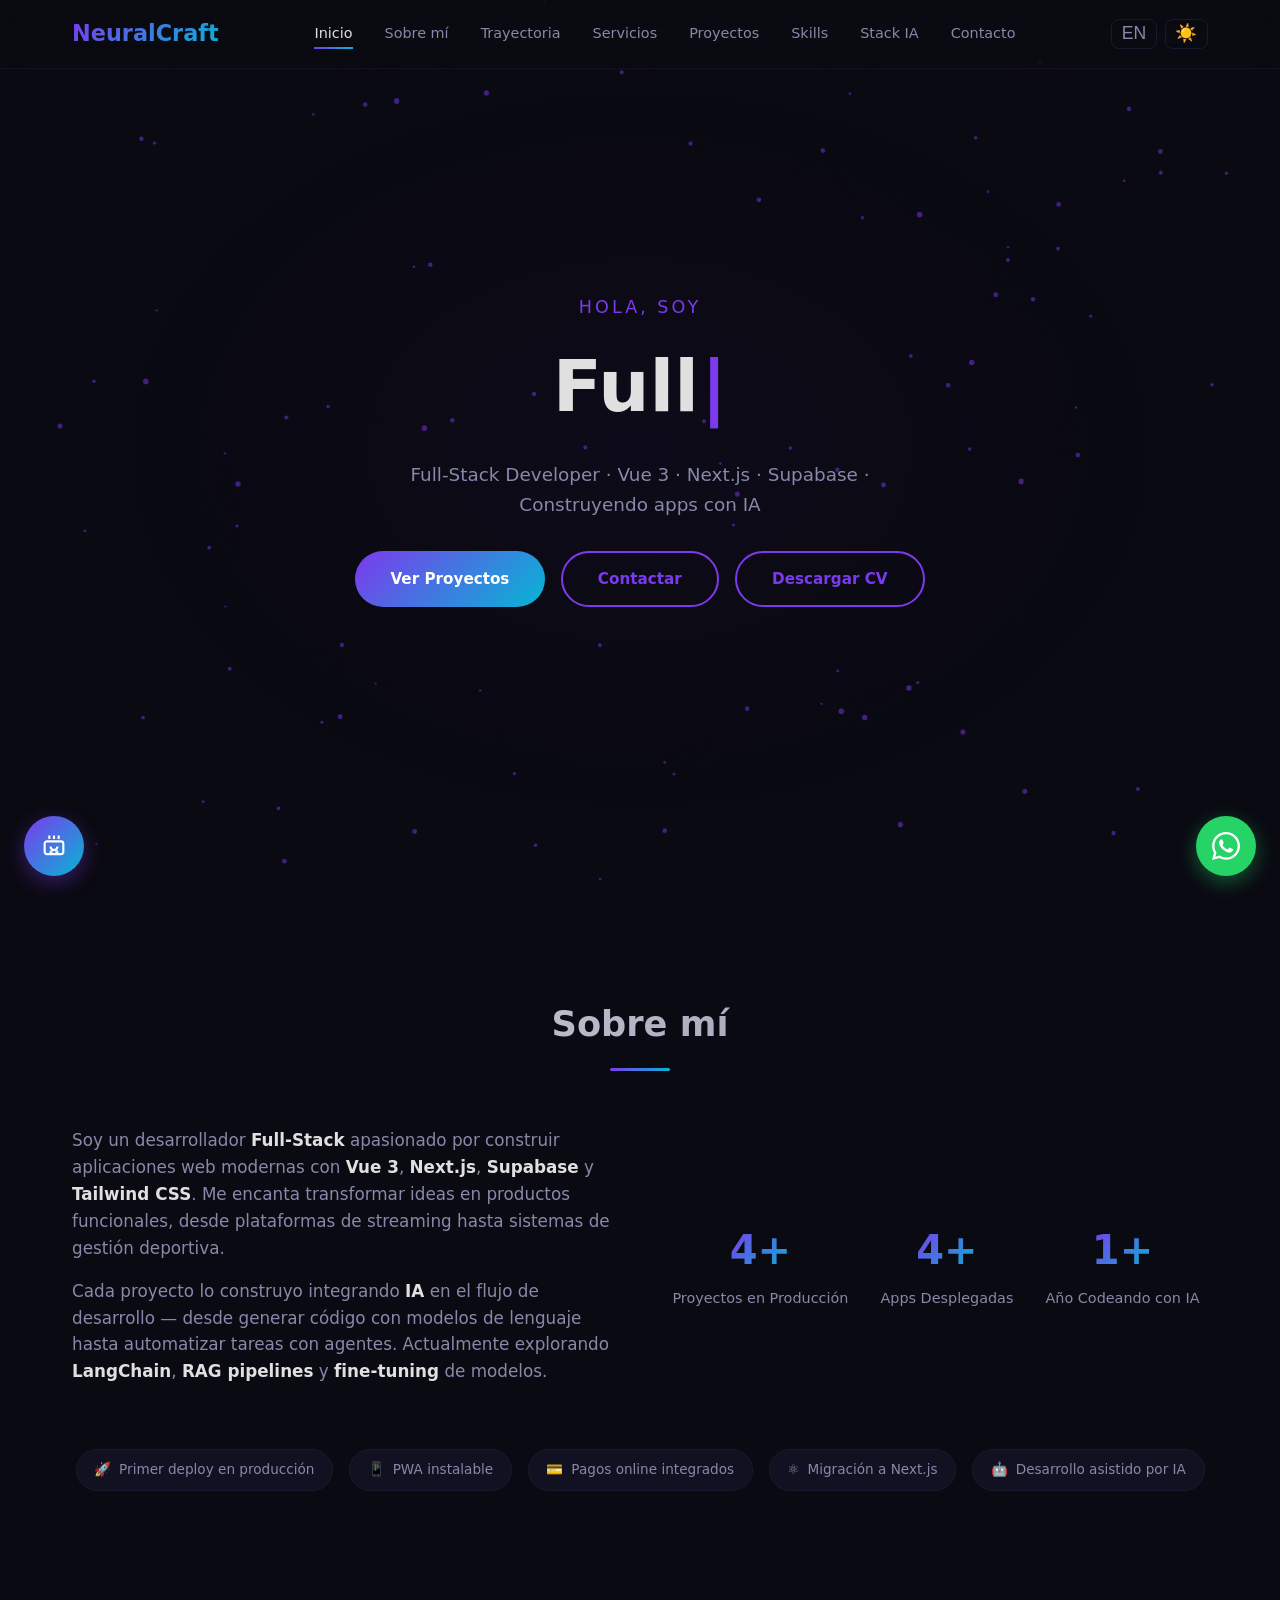
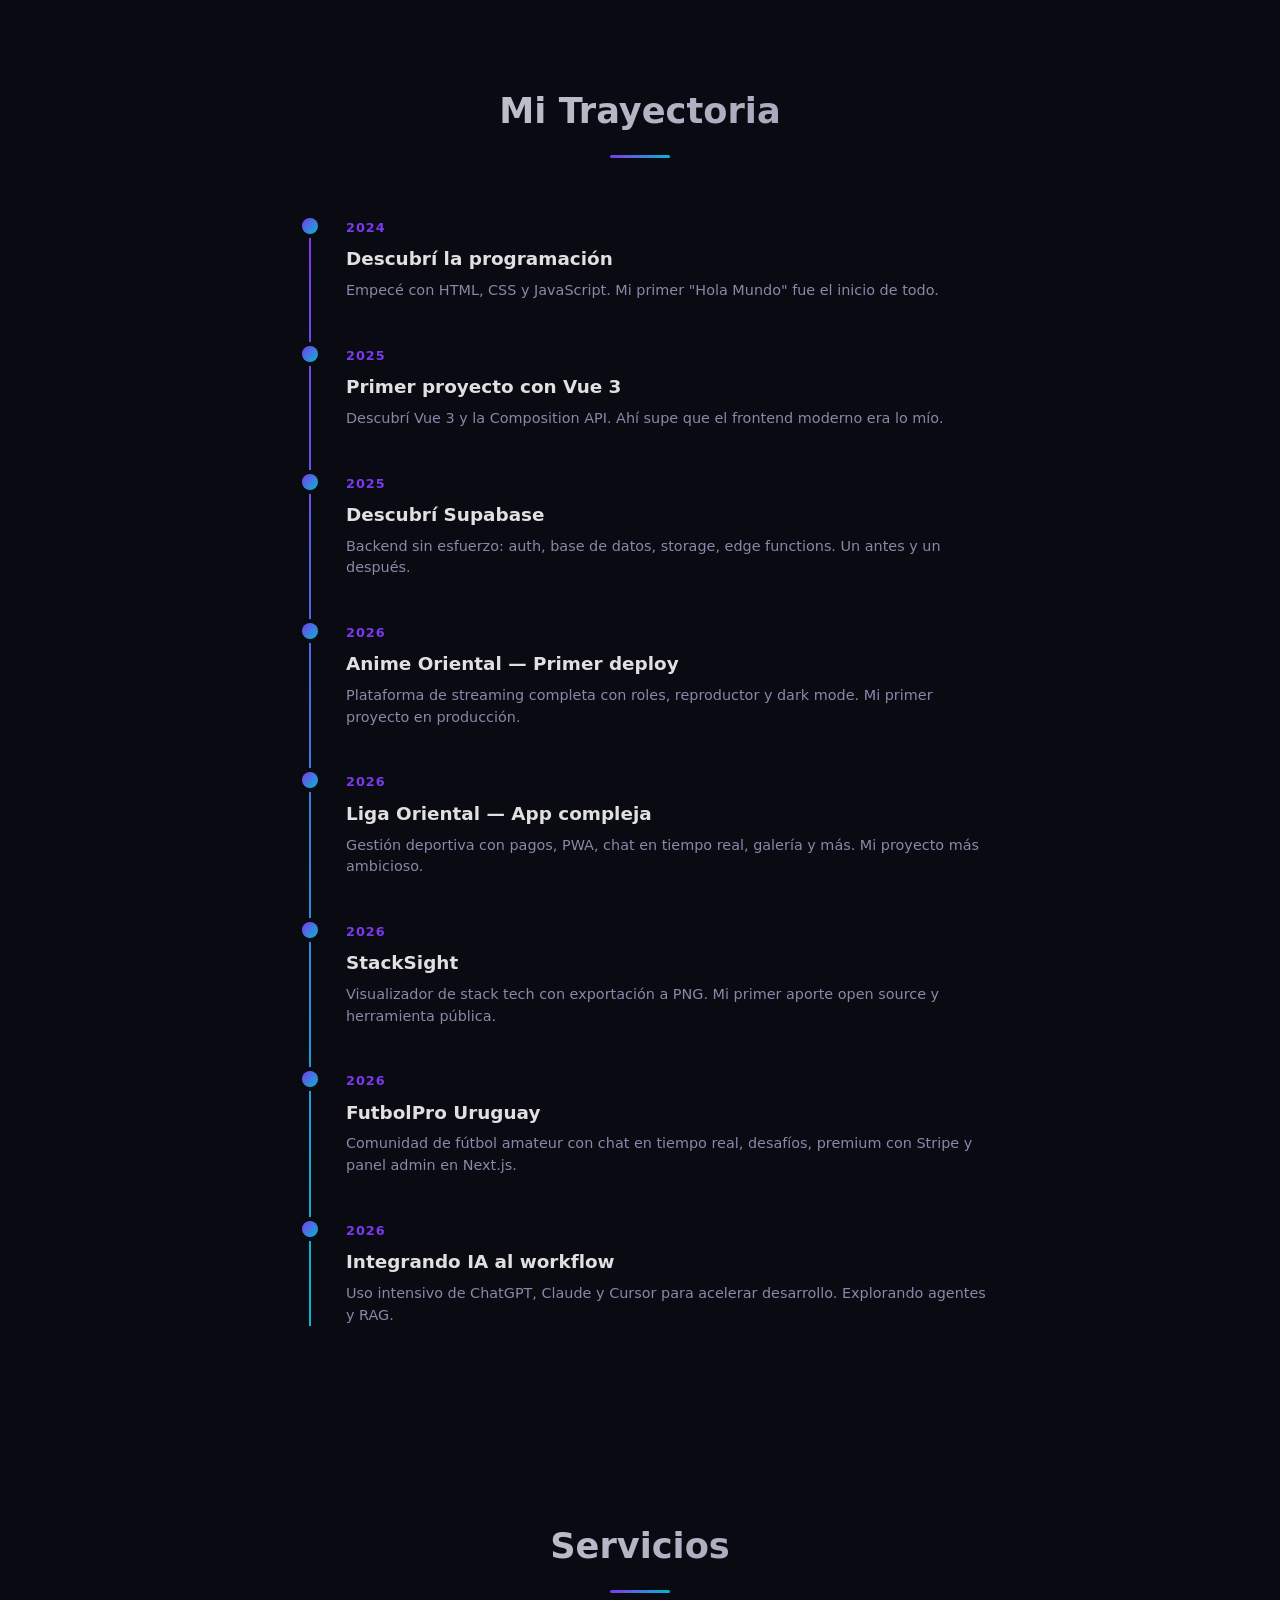
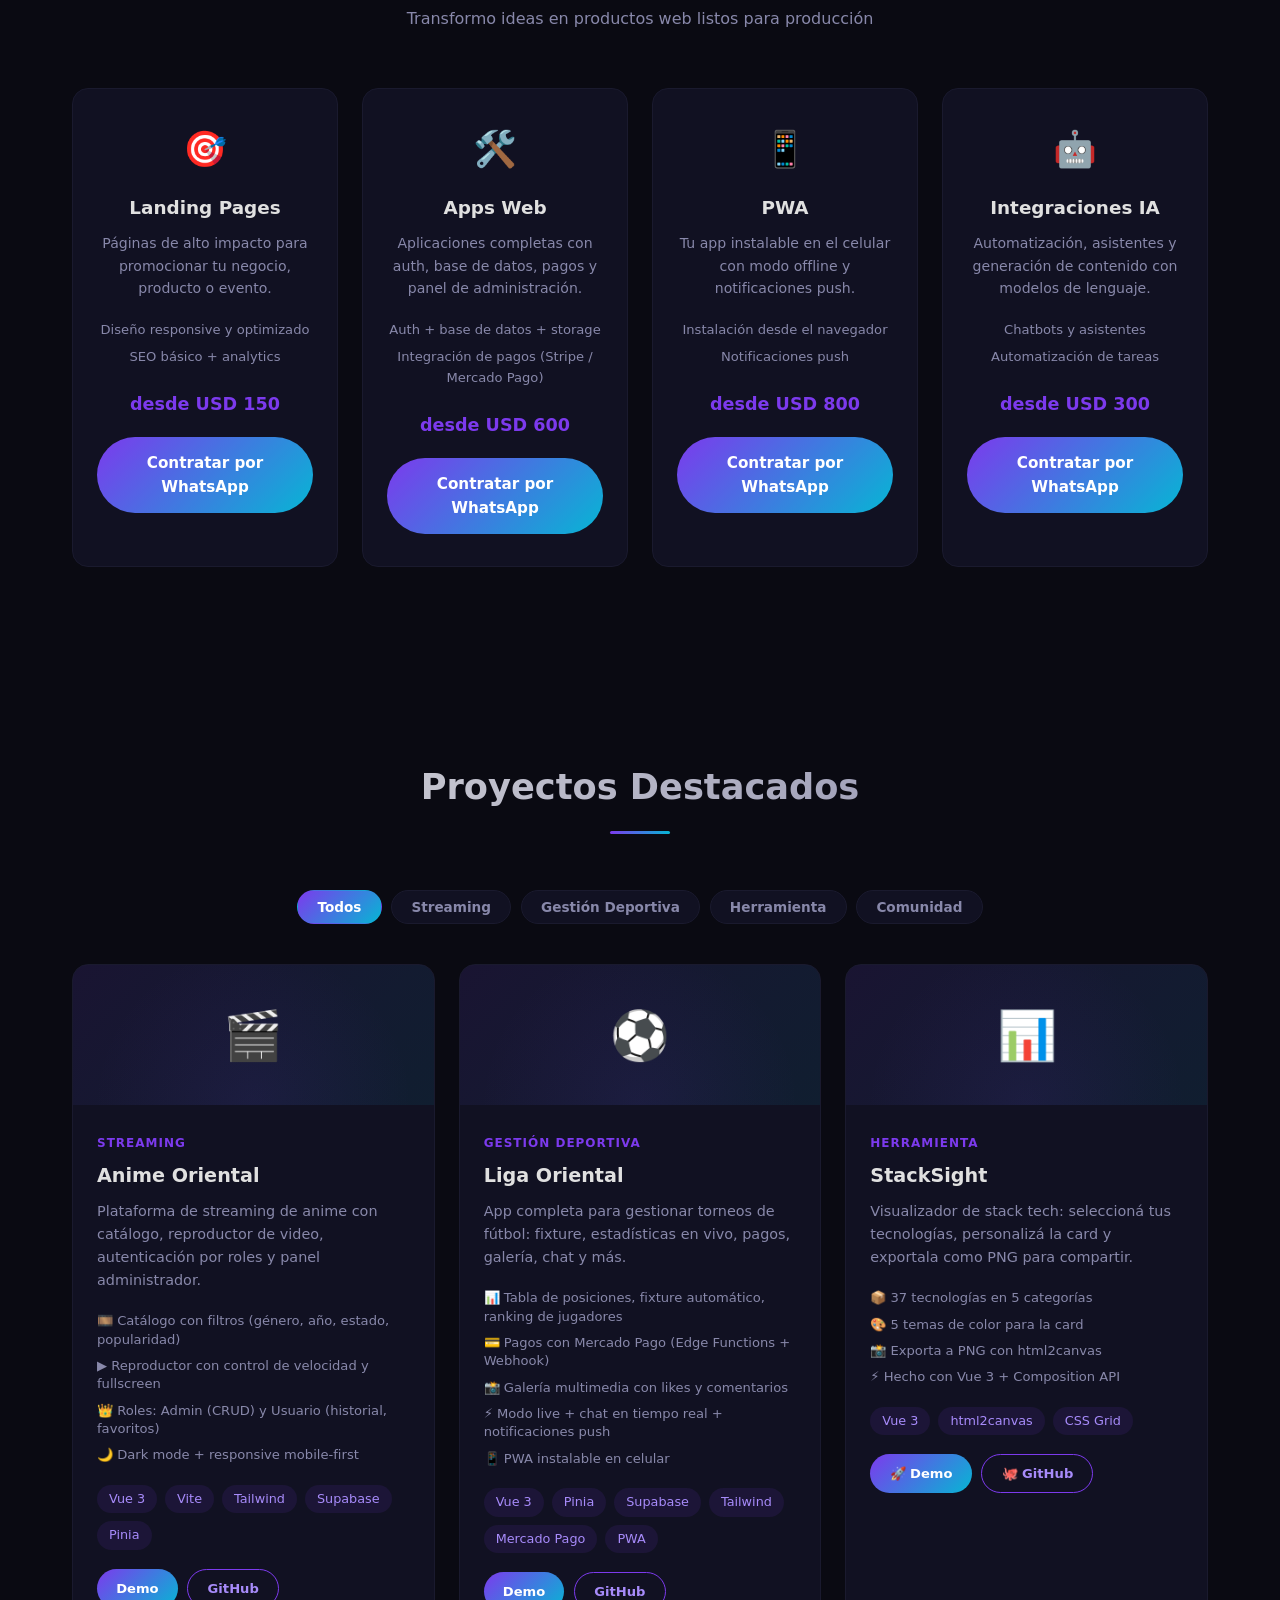
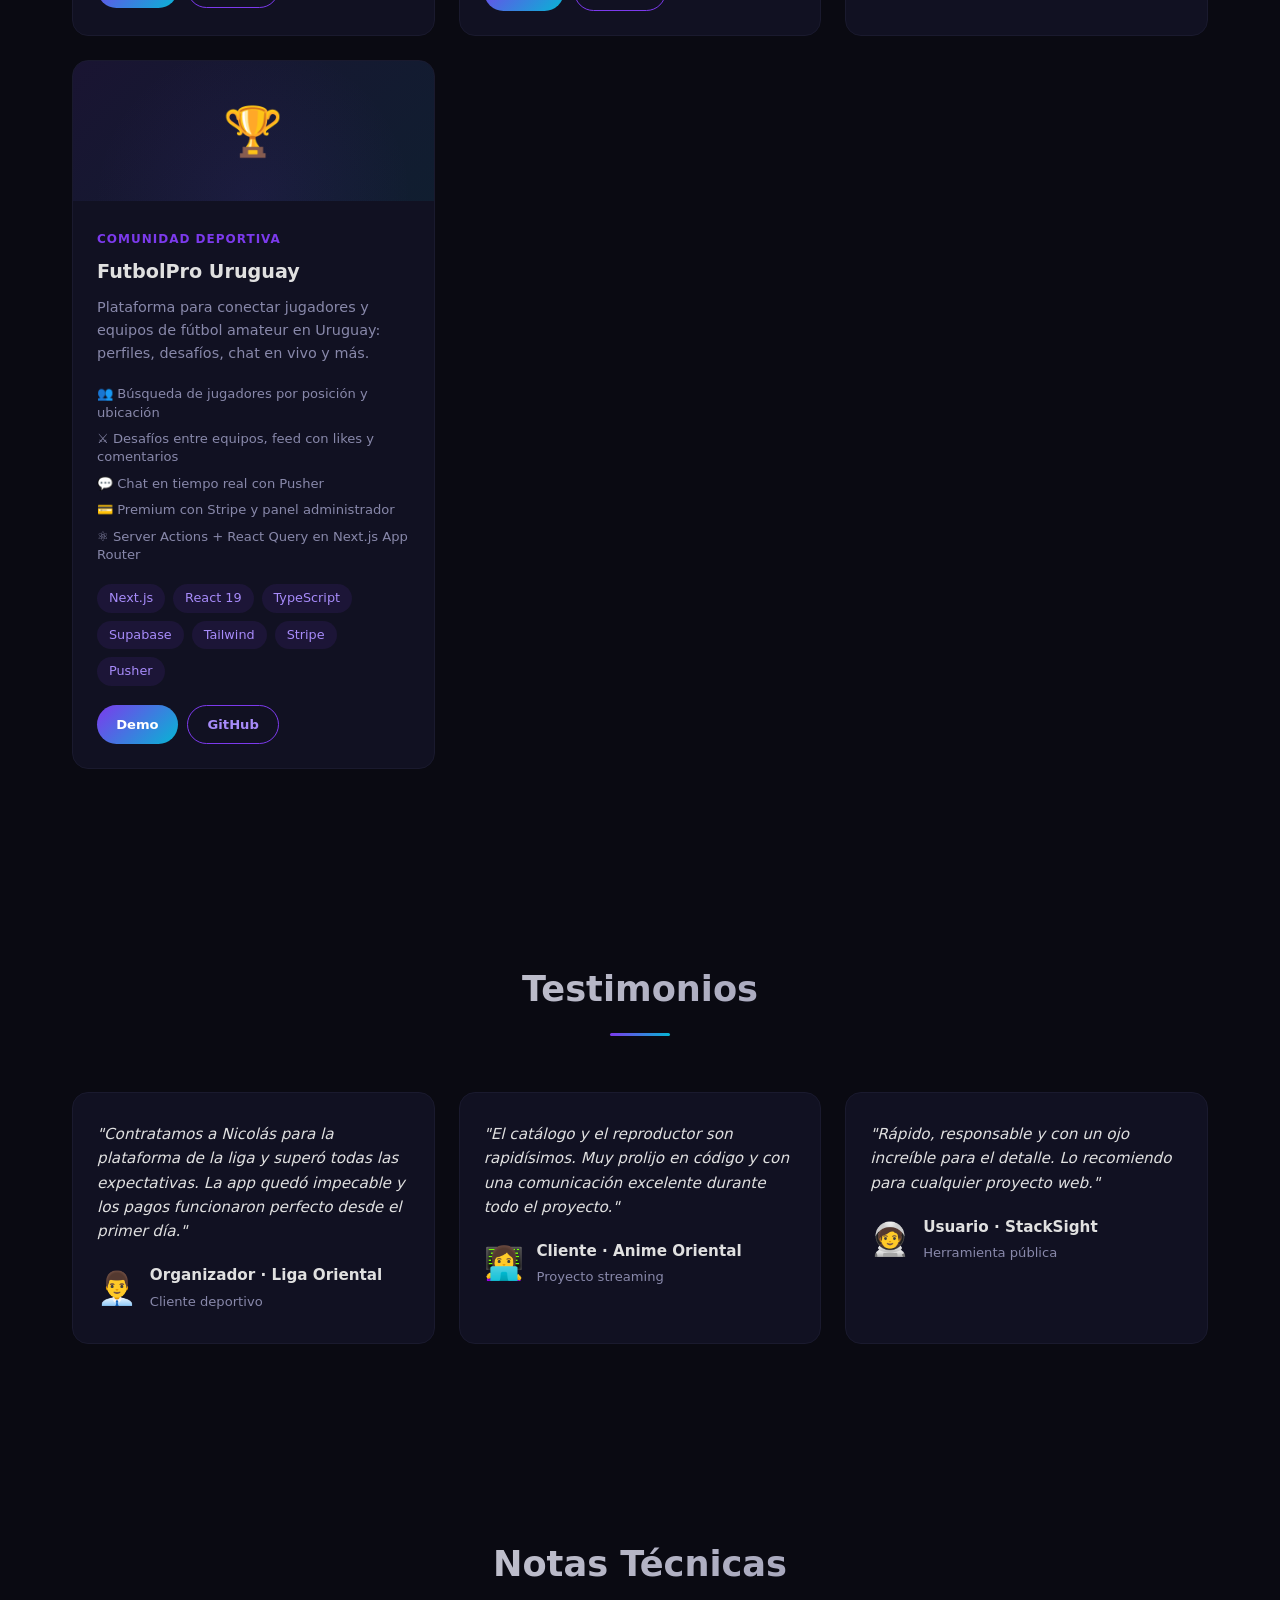
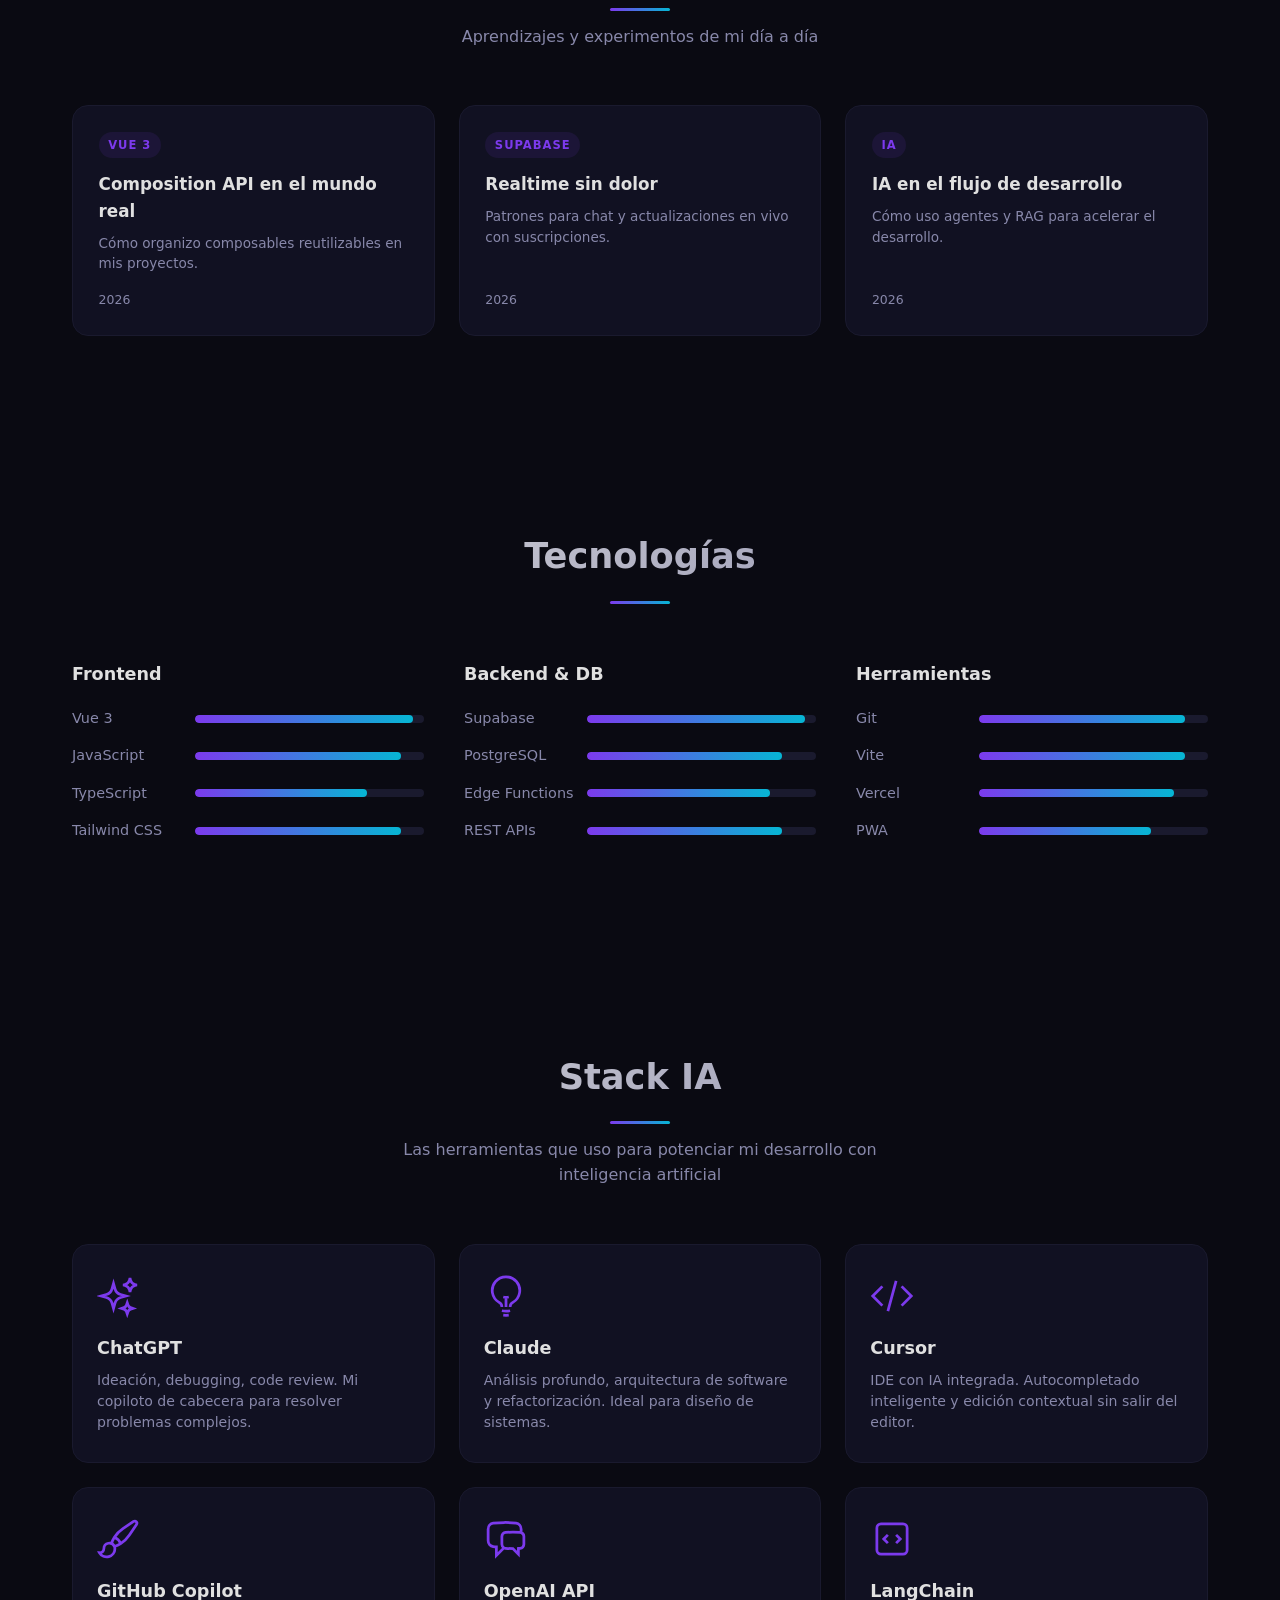
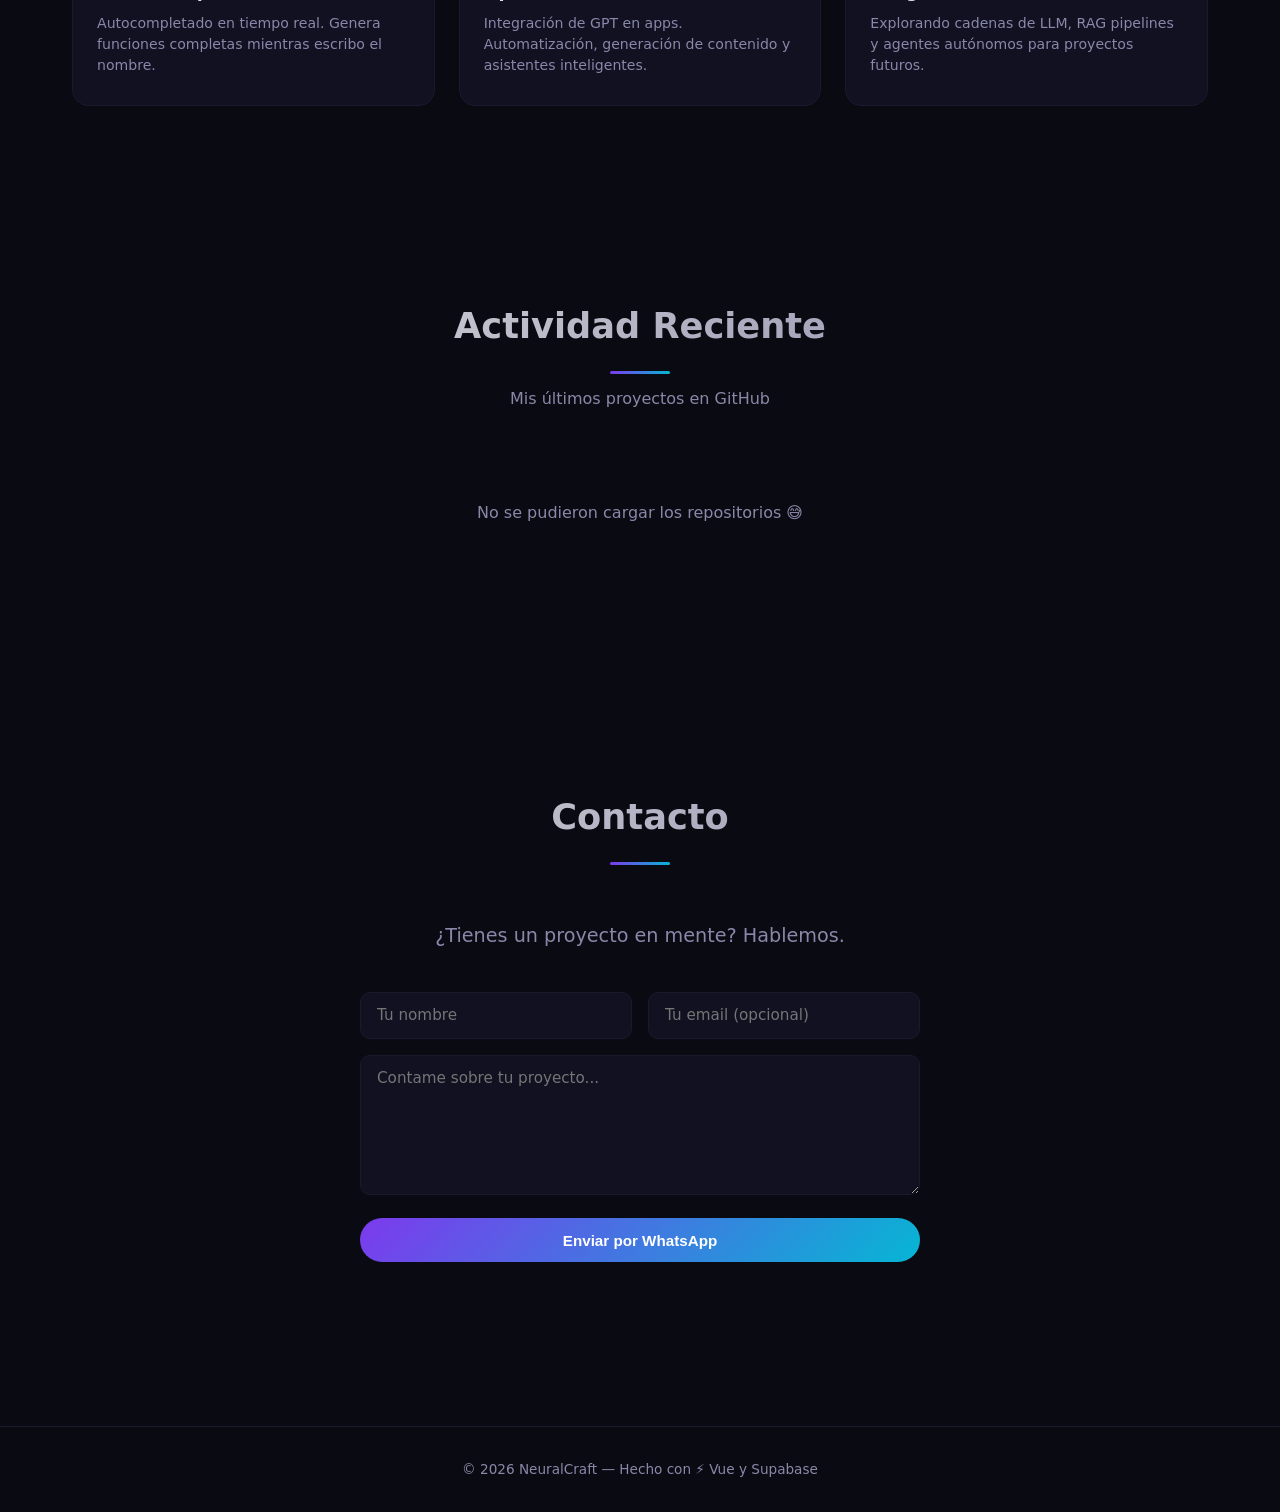
==== commit 4635e797: "🤖 Chat asistente IA: función serverless OpenAI + widget flotante con i18n ES/EN" ====
--- a/index.html
+++ b/index.html
@@ -552,6 +552,33 @@
     <p>© <span id="year"></span> NeuralCraft — <span data-i18n="footer-text">Hecho con ⚡ Vue y Supabase</span></p>
   </footer>
 
+  <!-- AI Assistant Chat -->
+  <button class="ai-chat-btn" id="ai-chat-btn" aria-label="Asistente IA" aria-expanded="false">
+    <svg viewBox="0 0 24 24" fill="none" stroke="currentColor" stroke-width="1.8" role="img"><path d="M12 3v3M8 3v3M16 3v3M6 8h12a2 2 0 012 2v7a2 2 0 01-2 2H6a2 2 0 01-2-2v-7a2 2 0 012-2zm3.5 8.5a.5.5 0 100 1 .5.5 0 000-1zm5 0a.5.5 0 100 1 .5.5 0 000-1zM9 12.5a3 3 0 006 0"/></svg>
+  </button>
+  <div class="ai-chat" id="ai-chat" aria-hidden="true">
+    <div class="ai-chat-head">
+      <div class="ai-chat-avatar">🤖</div>
+      <div>
+        <strong data-i18n="chat-title">Asistente NeuralCraft</strong>
+        <span data-i18n="chat-sub">Preguntame sobre proyectos y servicios</span>
+      </div>
+      <button class="ai-chat-close" id="ai-chat-close" aria-label="Cerrar">✕</button>
+    </div>
+    <div class="ai-chat-body" id="ai-chat-body">
+      <div class="ai-msg ai-bot" data-i18n="chat-welcome">¡Hola! 👋 Soy el asistente de Nicolás. ¿En qué te ayudo?</div>
+      <div class="ai-chips" id="ai-chips">
+        <button class="ai-chip" data-i18n="chip-1">¿Qué servicios ofrecés?</button>
+        <button class="ai-chip" data-i18n="chip-2">Mostrame tus proyectos</button>
+        <button class="ai-chip" data-i18n="chip-3">¿Cuánto tarda una landing?</button>
+      </div>
+    </div>
+    <form class="ai-chat-form" id="ai-chat-form">
+      <input type="text" id="ai-chat-input" maxlength="500" autocomplete="off" placeholder="Escribí tu pregunta..." data-i18n-placeholder="chat-ph" />
+      <button type="submit" class="ai-send" aria-label="Enviar">➤</button>
+    </form>
+  </div>
+
   <a href="#" class="wa-float" id="wa-float" target="_blank" rel="noopener noreferrer" aria-label="Enviarme un mensaje por WhatsApp">
     <span class="wa-tip" data-i18n="wa-tip">¿Hablamos? Escríbeme ✨</span>
     <svg viewBox="0 0 448 512" role="img"><path d="M380.9 97.1C339 55.1 283.2 32 223.9 32c-122.4 0-222 99.6-222 222 0 39.1 10.2 77.3 29.6 111L0 480l117.7-30.9c32.4 17.7 68.9 27 106.1 27h.1c122.3 0 224.1-99.6 224.1-222 0-59.3-25.2-115-67.1-157zm-157 341.6c-33.2 0-65.7-8.9-94-25.7l-6.7-4-69.8 18.3L72 359.2l-4.4-7c-18.5-29.4-28.2-63.3-28.2-98.2 0-101.7 82.8-184.5 184.6-184.5 49.3 0 95.6 19.2 130.4 54.1 34.8 34.9 56.2 81.2 56.1 130.5 0 101.8-84.9 184.6-186.6 184.6zm101.2-138.2c-5.5-2.8-32.8-16.2-37.9-18-5.1-1.9-8.8-2.8-12.5 2.8-3.7 5.6-14.3 18-17.6 21.8-3.2 3.7-6.5 4.2-12 1.4-32.6-16.3-54-29.1-75.5-66-5.7-9.8 5.7-9.1 16.3-30.3 1.8-3.7.9-6.9-.5-9.7-1.4-2.8-12.5-30.1-17.1-41.2-4.5-10.8-9.1-9.3-12.5-9.5-3.2-.2-6.9-.2-10.6-.2-3.7 0-9.7 1.4-14.8 6.9-5.1 5.6-19.4 19-19.4 46.3 0 27.3 19.9 53.7 22.6 57.4 2.8 3.7 39.1 59.7 94.8 83.8 35.2 15.2 49 16.5 66.6 13.9 10.7-1.6 32.8-13.4 37.4-26.4 4.6-13 4.6-24.1 3.2-26.4-1.3-2.5-5-3.9-10.5-6.6z"/></svg>
--- a/css/style.css
+++ b/css/style.css
@@ -520,6 +520,77 @@
 }
 .wa-float:hover .wa-tip { opacity: 1; }
 @media (max-width: 768px) { .wa-tip { display: none; } }
+
+/* ===== AI Assistant Chat ===== */
+.ai-chat-btn {
+  position: fixed; bottom: 1.5rem; left: 1.5rem; z-index: 1000;
+  width: 60px; height: 60px; border-radius: 50%;
+  background: linear-gradient(135deg, #7c3aed, #06b6d4); color: #fff; border: none;
+  display: flex; align-items: center; justify-content: center; cursor: pointer;
+  box-shadow: 0 6px 20px rgba(124,58,237,0.4);
+  opacity: 0; transform: translateY(20px);
+  animation: waIn .5s ease 1.5s forwards;
+  transition: transform .3s;
+}
+.ai-chat-btn:hover { transform: translateY(-3px) scale(1.05); }
+.ai-chat-btn svg { width: 28px; height: 28px; }
+.ai-chat {
+  position: fixed; bottom: 6rem; left: 1.5rem; z-index: 1000;
+  width: 360px; max-width: calc(100vw - 2rem); max-height: min(60vh, 480px);
+  background: var(--bg-card); border: 1px solid var(--border); border-radius: 16px;
+  display: flex; flex-direction: column; overflow: hidden;
+  box-shadow: 0 20px 60px rgba(0,0,0,.4);
+  opacity: 0; transform: translateY(12px) scale(.98); pointer-events: none;
+  transition: opacity .25s, transform .25s;
+}
+.ai-chat.open { opacity: 1; transform: none; pointer-events: auto; }
+.ai-chat-head {
+  display: flex; align-items: center; gap: .7rem;
+  padding: 1rem 1.2rem;
+  background: linear-gradient(135deg, rgba(124,58,237,.15), rgba(6,182,212,.1));
+  border-bottom: 1px solid var(--border);
+}
+.ai-chat-avatar { font-size: 1.6rem; }
+.ai-chat-head strong { display: block; font-size: .98rem; }
+.ai-chat-head span { font-size: .78rem; color: var(--text-secondary); }
+.ai-chat-close {
+  margin-left: auto; background: none; border: none; color: var(--text-secondary);
+  font-size: 1.1rem; cursor: pointer; padding: .2rem .4rem; border-radius: 8px;
+}
+.ai-chat-close:hover { color: var(--text); background: rgba(124,58,237,.1); }
+.ai-chat-body {
+  flex: 1; overflow-y: auto; padding: 1rem 1.2rem;
+  display: flex; flex-direction: column; gap: .6rem;
+}
+.ai-msg { max-width: 85%; padding: .6rem .9rem; border-radius: 14px; font-size: .88rem; line-height: 1.45; }
+.ai-bot { align-self: flex-start; background: rgba(124,58,237,.08); border: 1px solid var(--border); border-top-left-radius: 4px; }
+.ai-user { align-self: flex-end; background: linear-gradient(135deg, #7c3aed, #06b6d4); color: #fff; border-top-right-radius: 4px; }
+.ai-chips { display: flex; flex-direction: column; gap: .4rem; align-items: flex-start; margin-top: .2rem; }
+.ai-chip {
+  background: transparent; border: 1px solid var(--border); color: var(--text-secondary);
+  padding: .4rem .8rem; border-radius: 50px; font-size: .78rem; cursor: pointer;
+  transition: all .25s; font-family: inherit;
+}
+.ai-chip:hover { border-color: #7c3aed; color: #7c3aed; }
+.ai-dots { display: flex; gap: 4px; padding: .2rem 0; }
+.ai-dots span { width: 7px; height: 7px; border-radius: 50%; background: #a78bfa; animation: aiBlink 1.2s infinite; }
+.ai-dots span:nth-child(2) { animation-delay: .2s; }
+.ai-dots span:nth-child(3) { animation-delay: .4s; }
+@keyframes aiBlink { 0%, 80%, 100% { opacity: .2; } 40% { opacity: 1; } }
+.ai-chat-form { display: flex; gap: .5rem; padding: .8rem 1rem; border-top: 1px solid var(--border); }
+.ai-chat-form input {
+  flex: 1; min-width: 0; background: var(--bg); border: 1px solid var(--border); color: var(--text);
+  padding: .6rem .9rem; border-radius: 50px; font-size: .88rem; font-family: inherit;
+}
+.ai-chat-form input:focus { outline: none; border-color: #7c3aed; }
+.ai-send {
+  width: 40px; height: 40px; border-radius: 50%; border: none; cursor: pointer;
+  background: linear-gradient(135deg, #7c3aed, #06b6d4); color: #fff; font-size: 1rem;
+}
+@media (max-width: 768px) {
+  .ai-chat { left: 1rem; bottom: 6rem; width: calc(100vw - 2rem); }
+  .ai-chat-btn { left: 1rem; bottom: 1rem; }
+}
 
 /* ===== Footer ===== */
 footer {
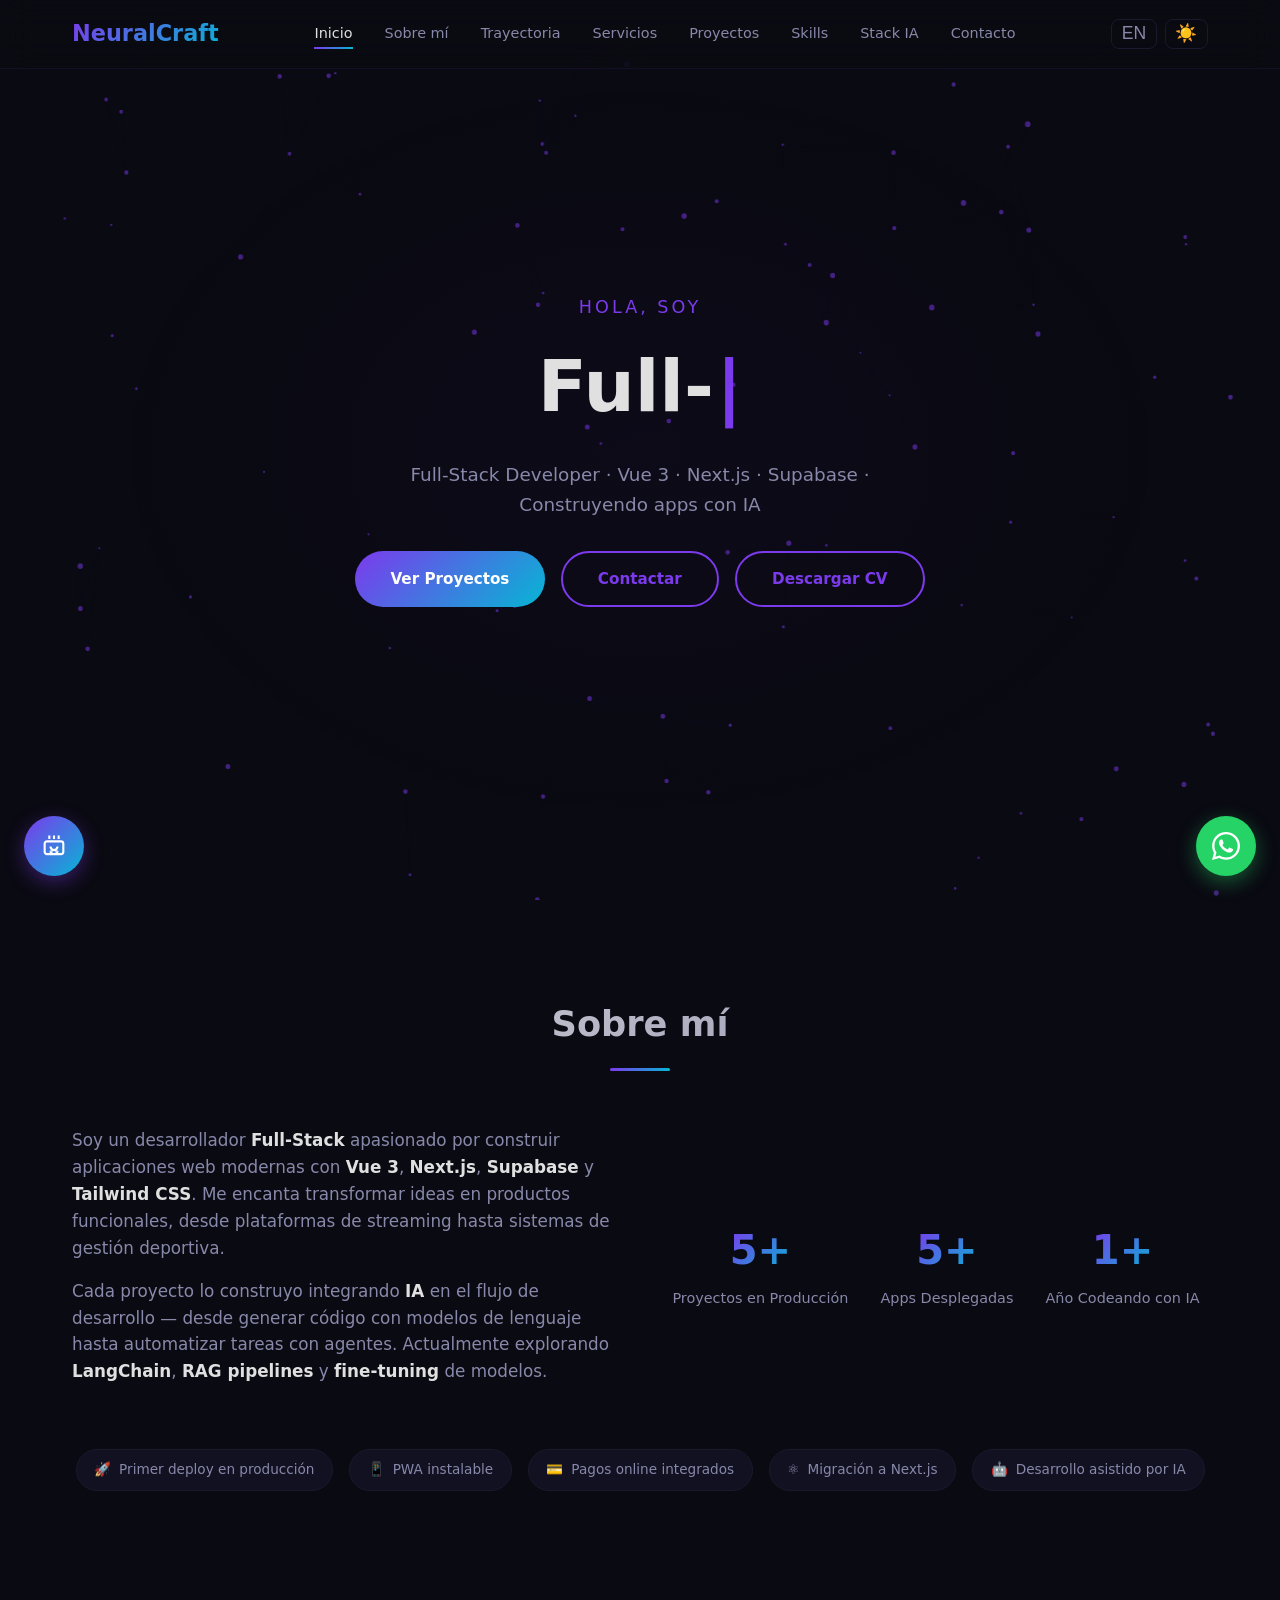
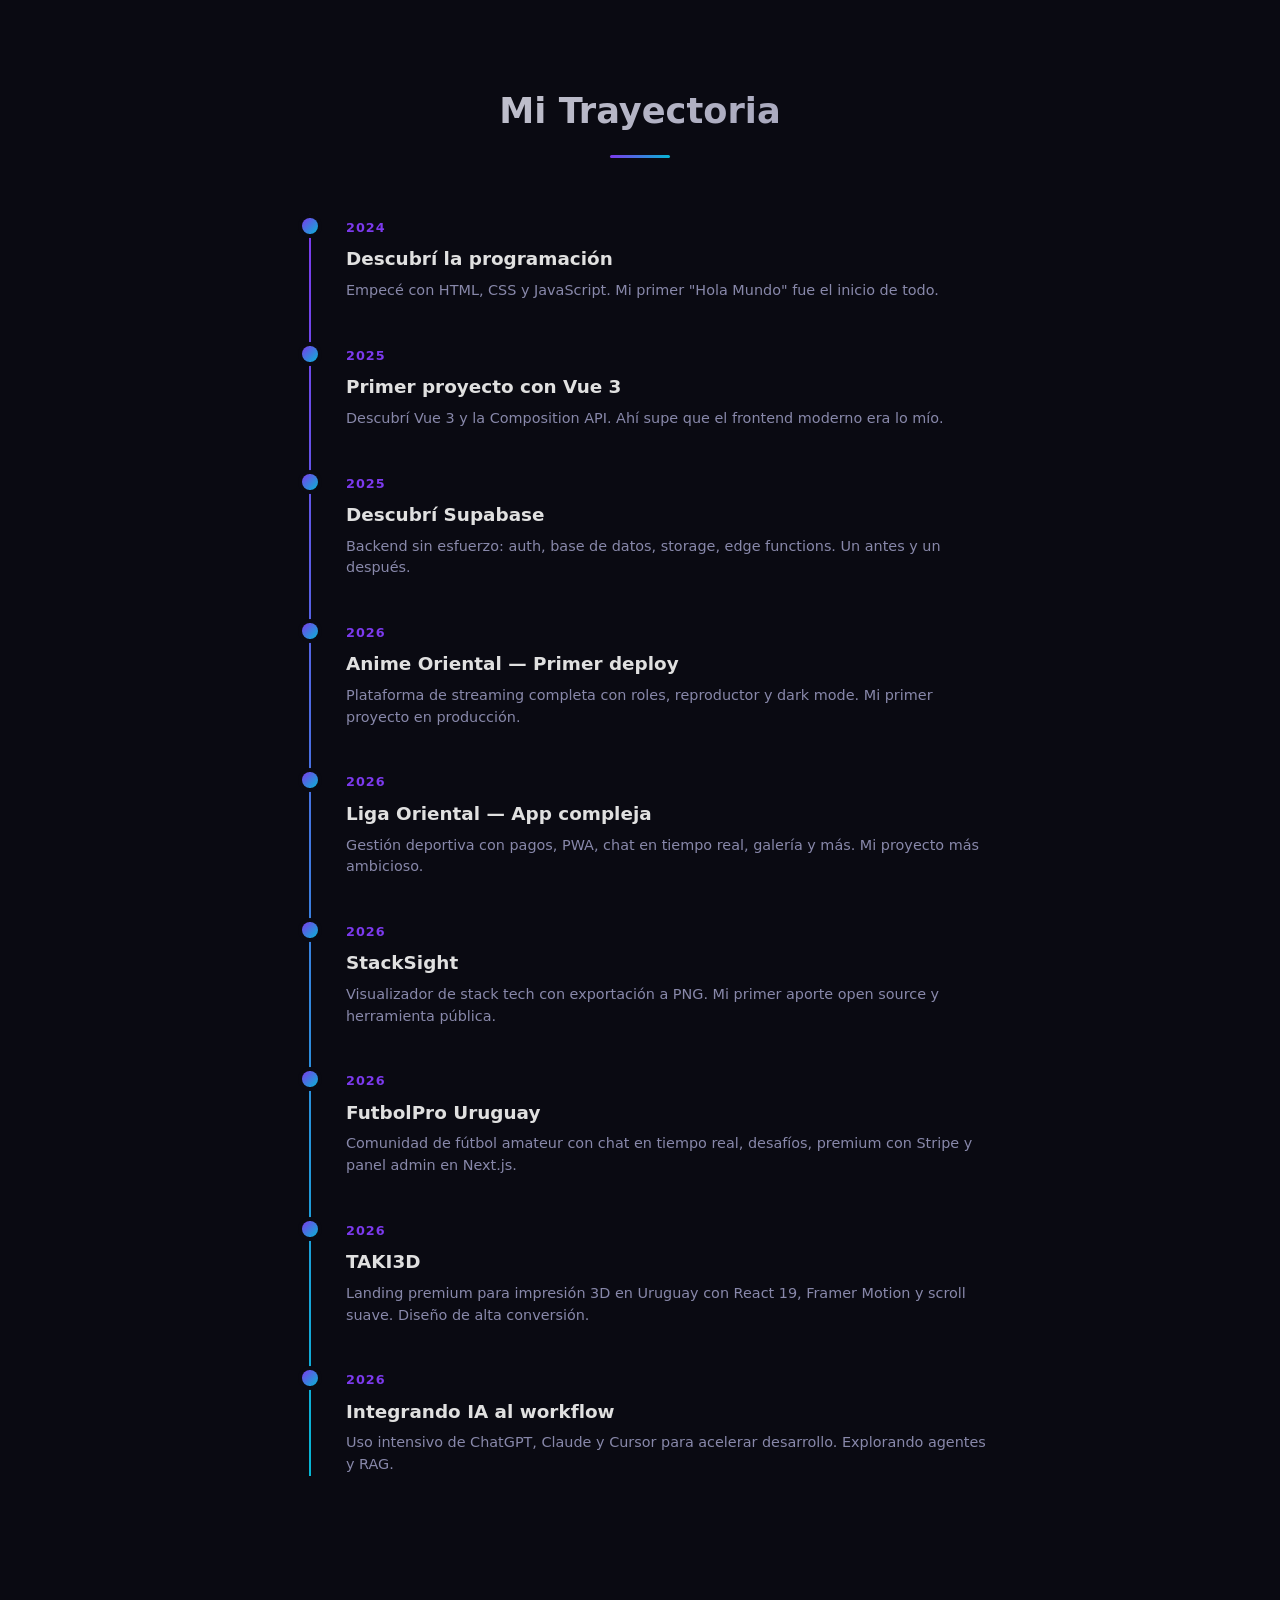
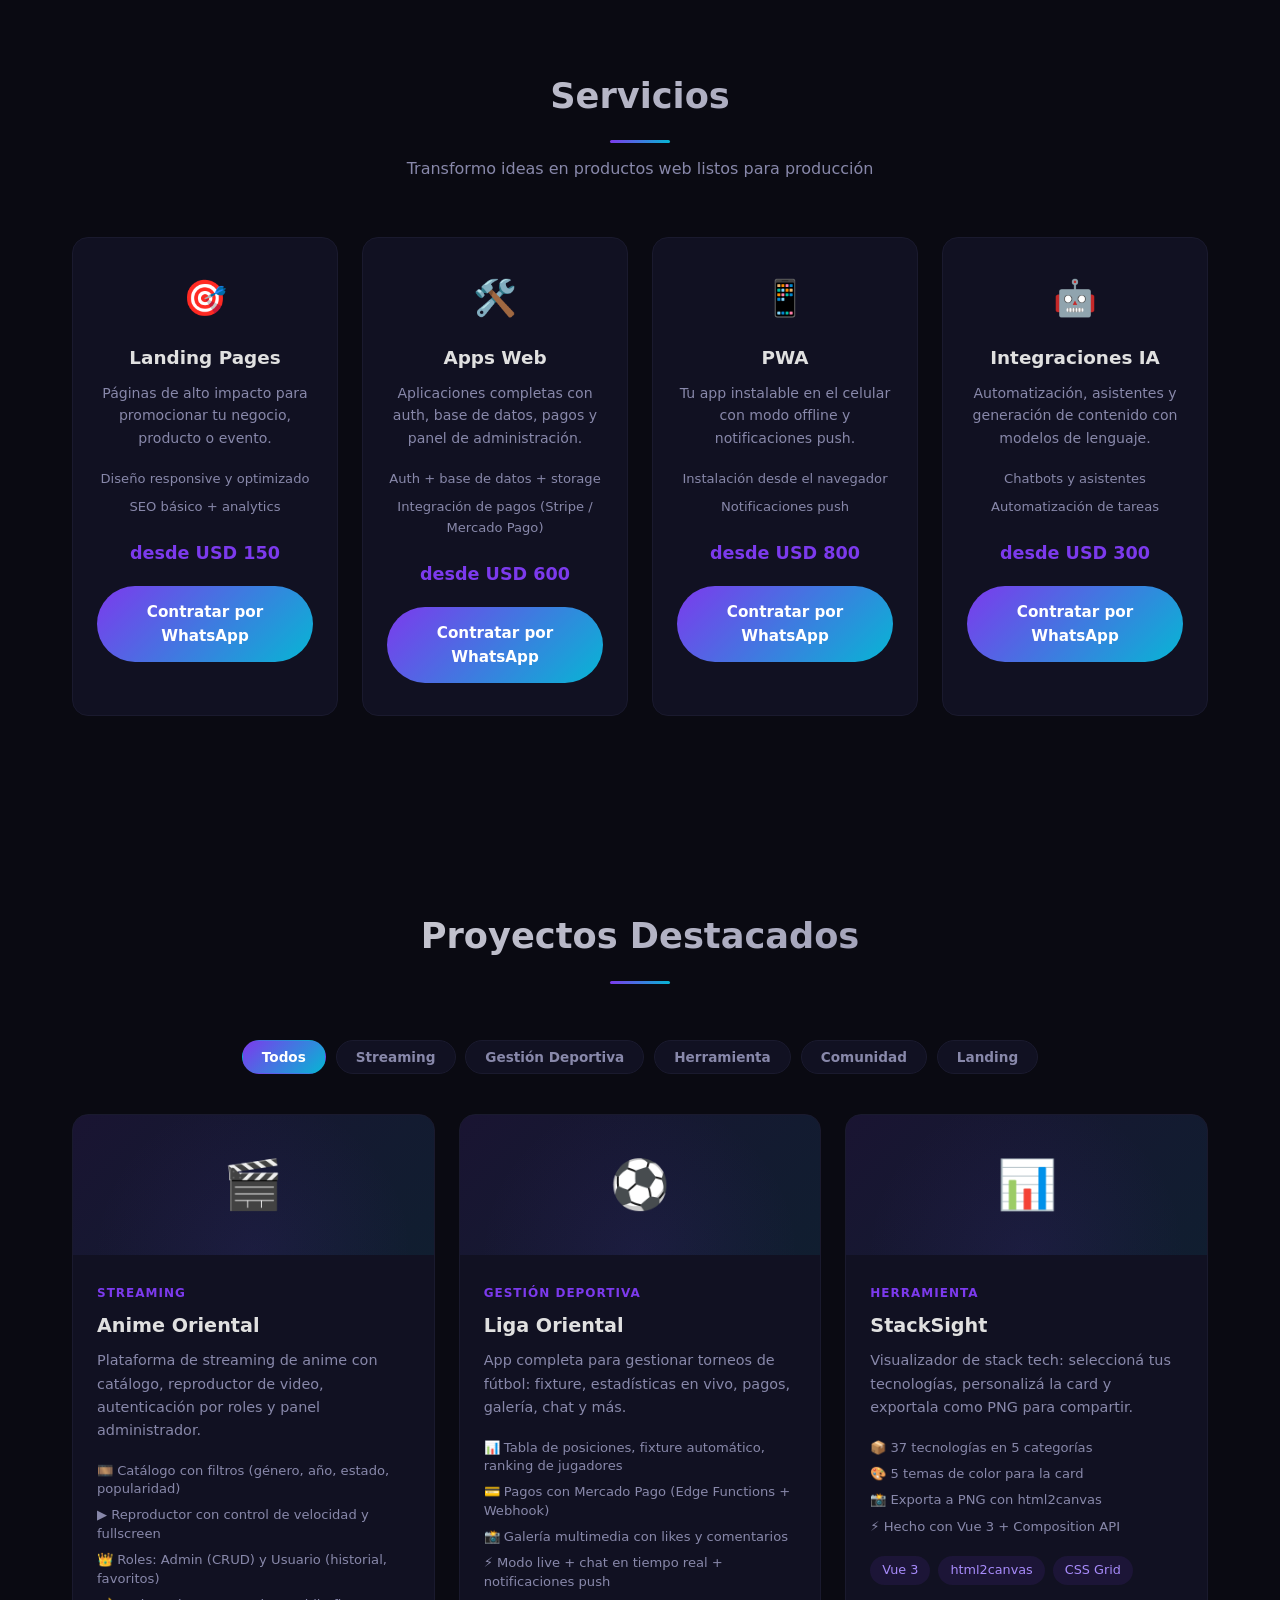
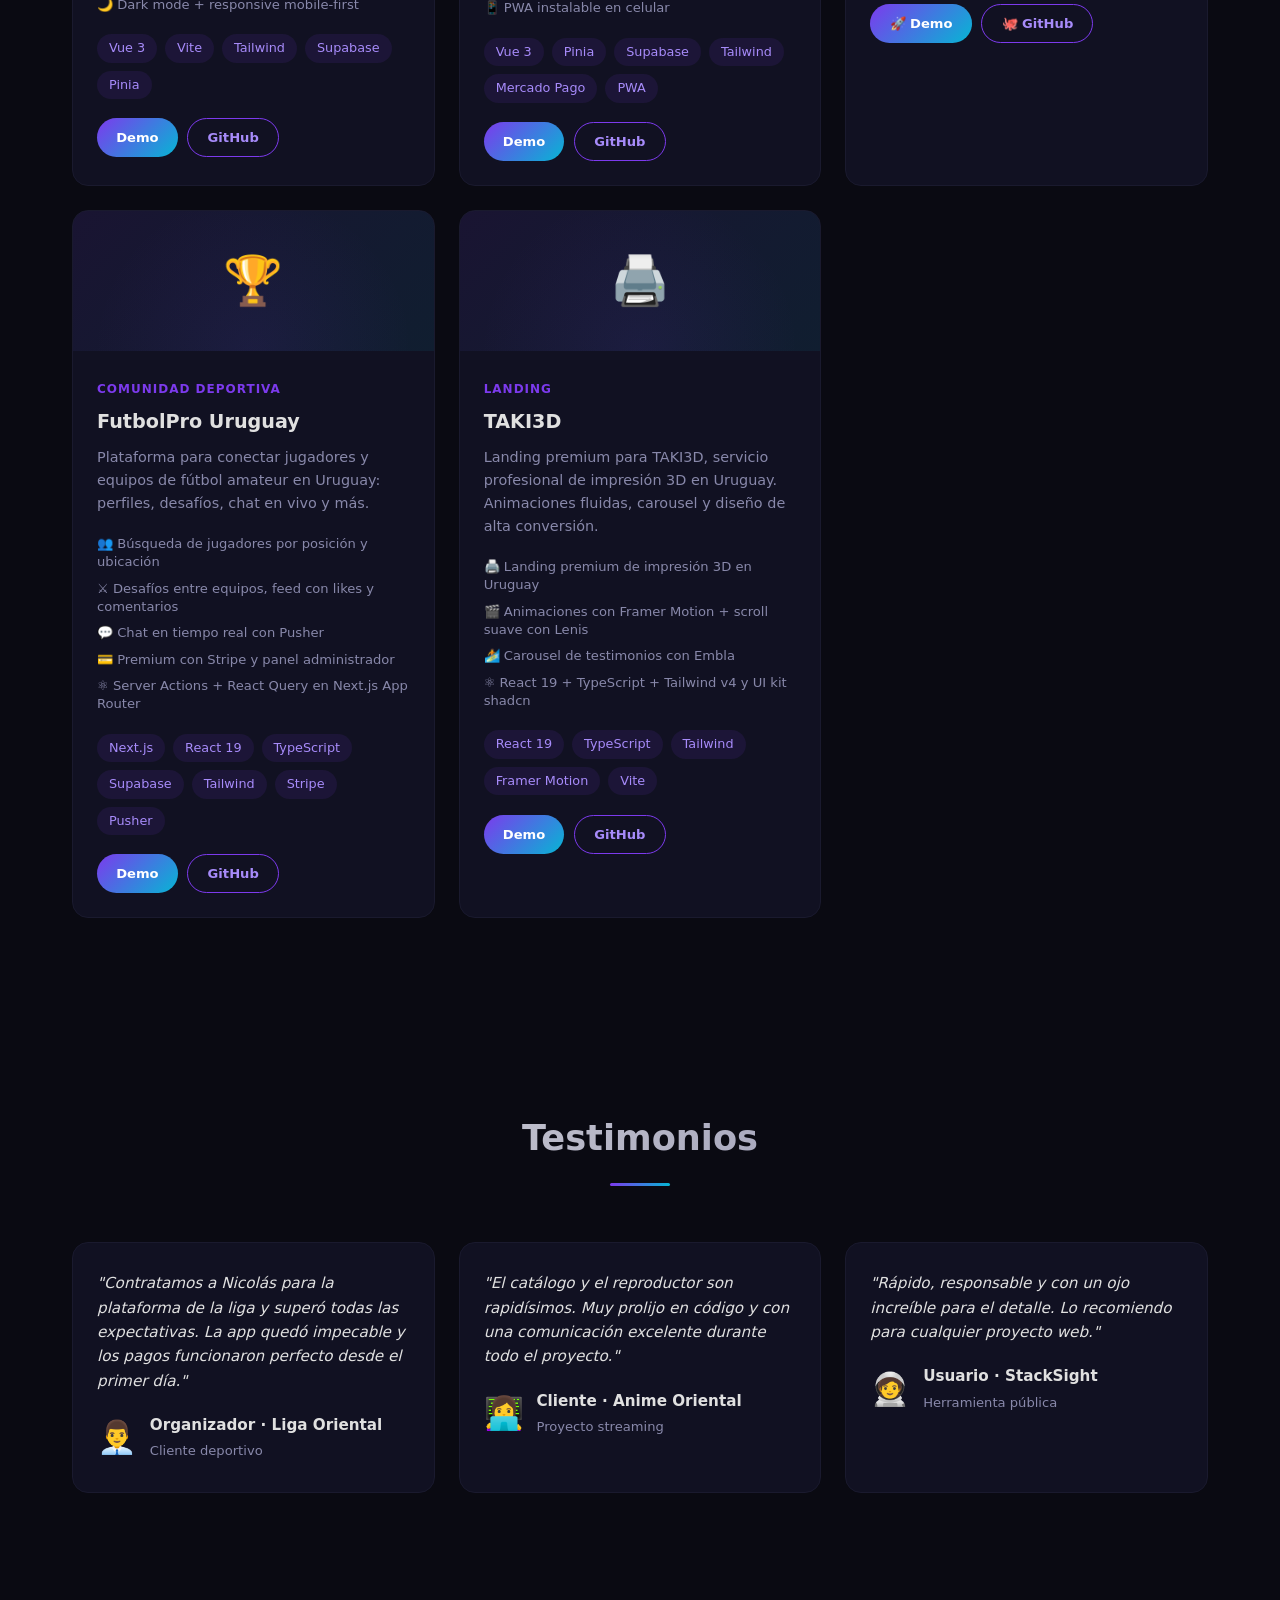
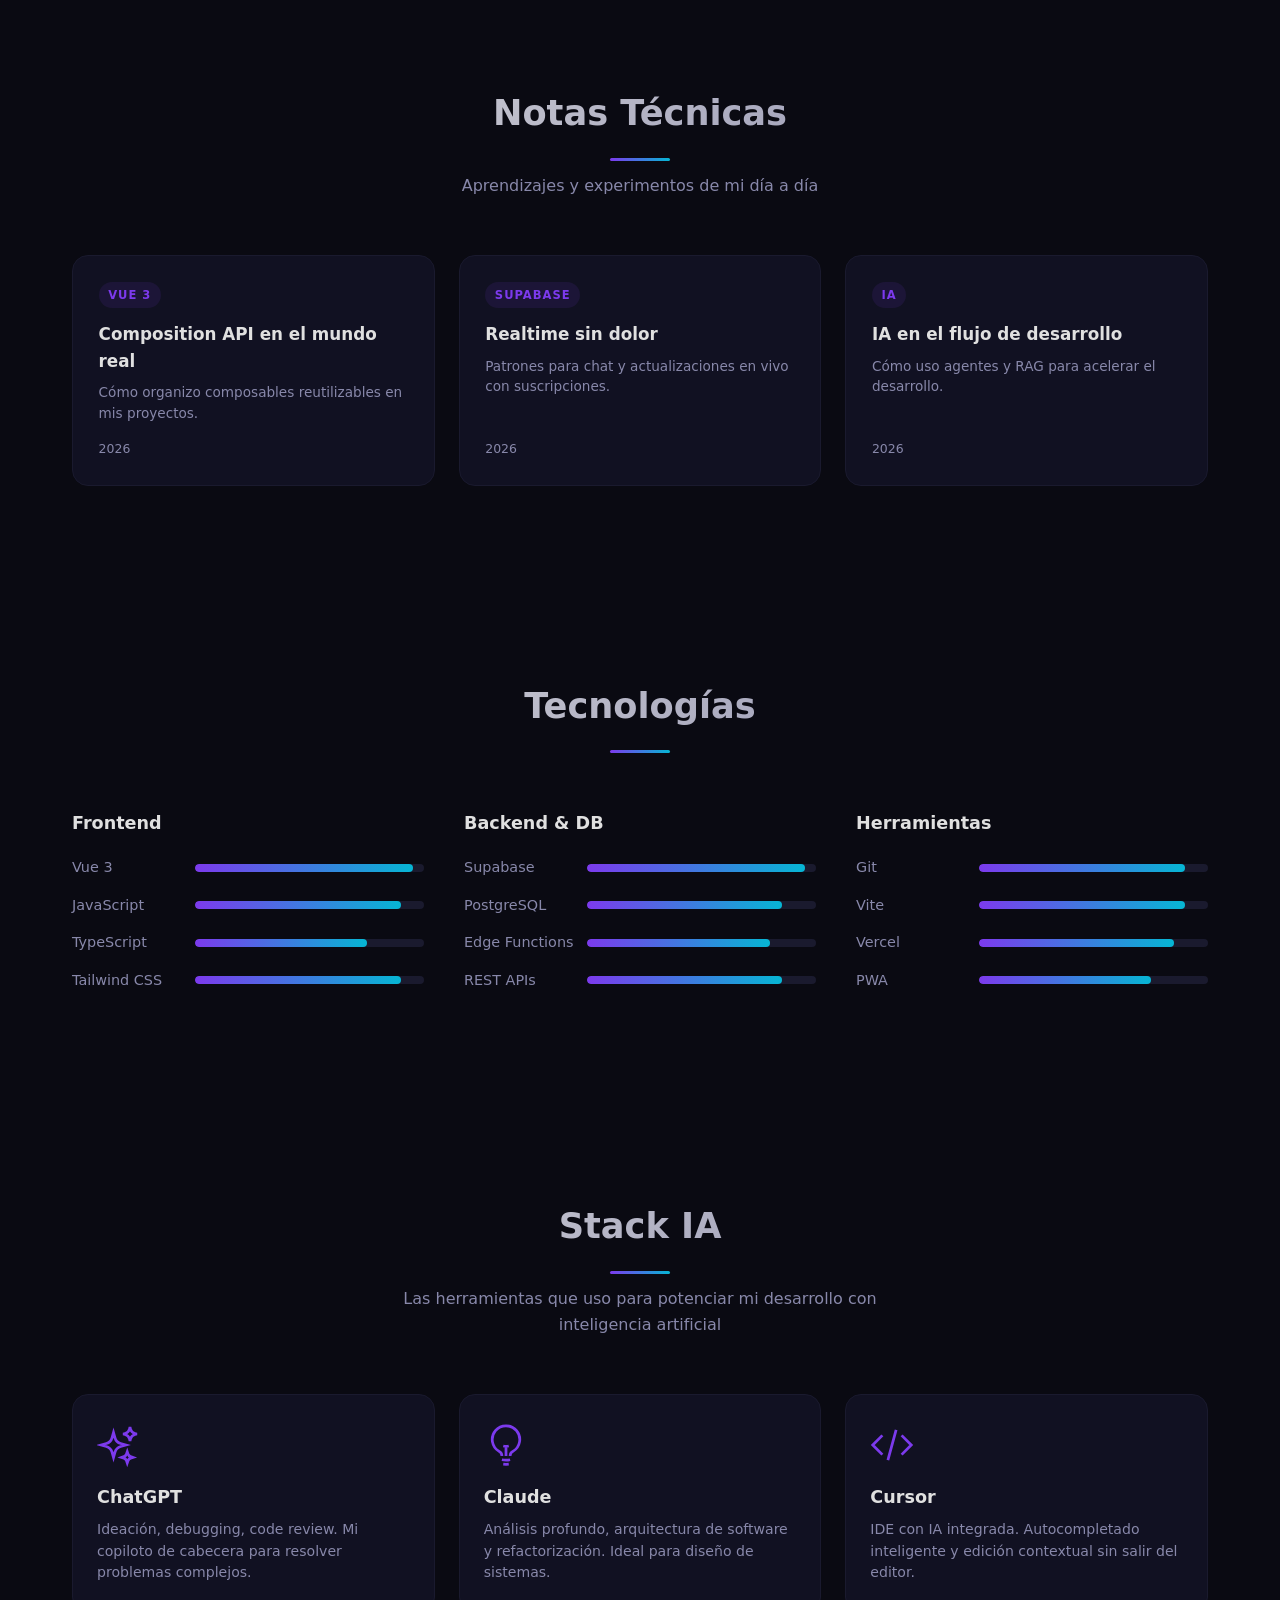
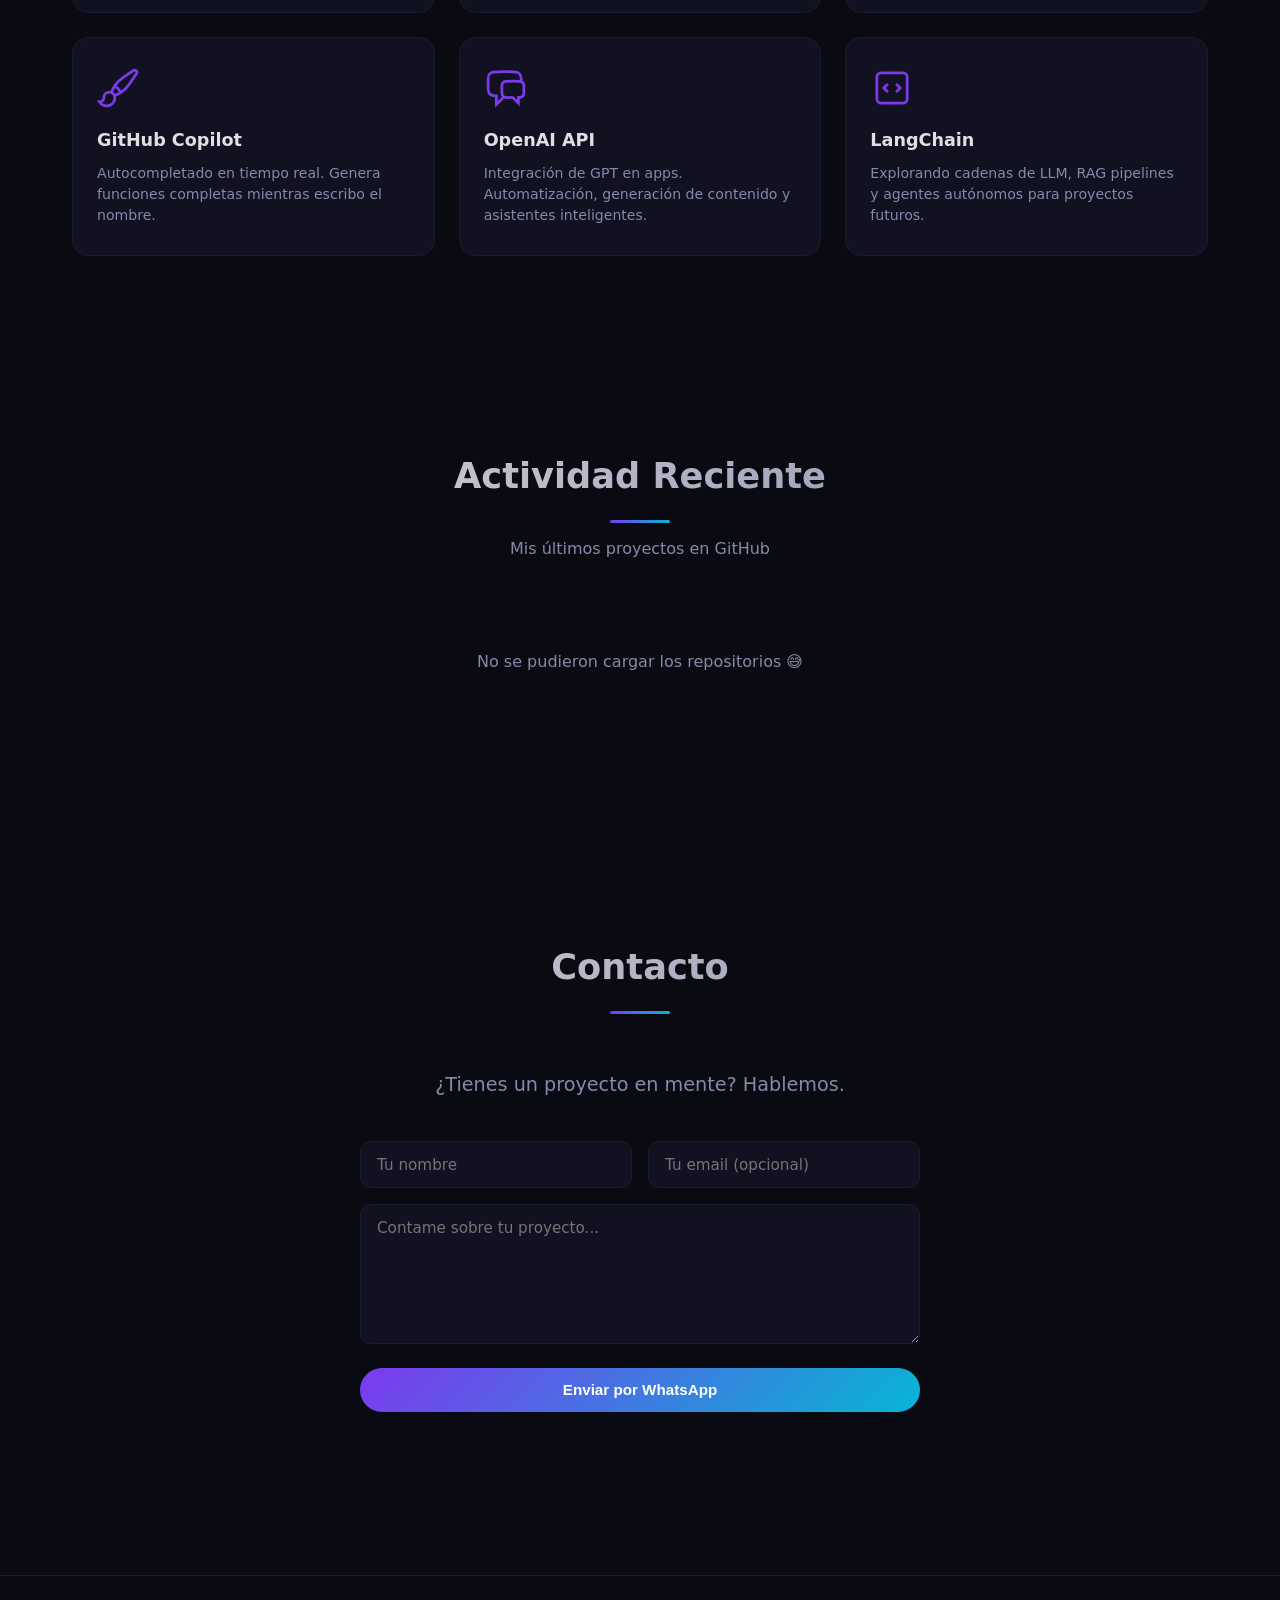
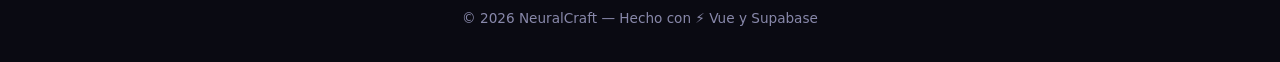
==== commit 2d407e27: "✨ Agregar TAKI3D a proyectos destacados, filtro Landing y trayectoria" ====
--- a/index.html
+++ b/index.html
@@ -4,7 +4,7 @@
   <meta charset="UTF-8" />
   <meta name="viewport" content="width=device-width, initial-scale=1.0" />
   <title>NeuralCraft — Portafolio de Nicolás · Full-Stack & IA</title>
-  <meta name="description" content="Portafolio de Nicolás — Full-Stack Developer especializado en Vue 3, Next.js, Supabase e IA. Proyectos: Anime Oriental, Liga Oriental, StackSight y FutbolPro Uruguay." />
+  <meta name="description" content="Portafolio de Nicolás — Full-Stack Developer especializado en Vue 3, Next.js, Supabase e IA. Proyectos: Anime Oriental, Liga Oriental, StackSight, FutbolPro Uruguay y TAKI3D." />
   <meta name="keywords" content="desarrollador full-stack, vue 3, next.js, supabase, portafolio, desarrollador web uruguay, inteligencia artificial" />
   <meta name="author" content="Nicolás" />
   <meta name="robots" content="index, follow" />
@@ -98,8 +98,8 @@
         </p>
       </div>
       <div class="about-stats reveal">
-        <div class="stat"><span class="stat-num" data-target="4">0</span><span class="stat-label" data-i18n="stat-prod">Proyectos en Producción</span></div>
-        <div class="stat"><span class="stat-num" data-target="4">0</span><span class="stat-label" data-i18n="stat-apps">Apps Desplegadas</span></div>
+        <div class="stat"><span class="stat-num" data-target="5">0</span><span class="stat-label" data-i18n="stat-prod">Proyectos en Producción</span></div>
+        <div class="stat"><span class="stat-num" data-target="5">0</span><span class="stat-label" data-i18n="stat-apps">Apps Desplegadas</span></div>
         <div class="stat"><span class="stat-num" data-target="1">0</span><span class="stat-label" data-i18n="stat-ai">Año Codeando con IA</span></div>
       </div>
     </div>
@@ -178,8 +178,16 @@
         <div class="tl-dot"></div>
         <div class="tl-content">
           <span class="tl-date">2026</span>
-          <h3 data-i18n="tl8-t">Integrando IA al workflow</h3>
-          <p data-i18n="tl8-d">Uso intensivo de ChatGPT, Claude y Cursor para acelerar desarrollo. Explorando agentes y RAG.</p>
+          <h3 data-i18n="tl8-t">TAKI3D</h3>
+          <p data-i18n="tl8-d">Landing premium para impresión 3D en Uruguay con React 19, Framer Motion y scroll suave. Diseño de alta conversión.</p>
+        </div>
+      </div>
+      <div class="tl-item reveal">
+        <div class="tl-dot"></div>
+        <div class="tl-content">
+          <span class="tl-date">2026</span>
+          <h3 data-i18n="tl9-t">Integrando IA al workflow</h3>
+          <p data-i18n="tl9-d">Uso intensivo de ChatGPT, Claude y Cursor para acelerar desarrollo. Explorando agentes y RAG.</p>
         </div>
       </div>
     </div>
@@ -250,6 +258,7 @@
       <button class="filter-btn" data-filter="sports" data-i18n="filter-sports">Gestión Deportiva</button>
       <button class="filter-btn" data-filter="tool" data-i18n="filter-tool">Herramienta</button>
       <button class="filter-btn" data-filter="community" data-i18n="filter-community">Comunidad</button>
+      <button class="filter-btn" data-filter="landing" data-i18n="filter-landing">Landing</button>
     </div>
     <div class="projects-grid">
 
@@ -361,6 +370,33 @@
         </div>
       </article>
 
+      <article class="project-card reveal" data-category="landing">
+        <div class="card-banner">
+          <div class="card-icon">🖨️</div>
+          <img class="card-shot" loading="lazy" src="https://api.microlink.io?url=https%3A%2F%2Ftaki3d.vercel.app&amp;screenshot=true&amp;meta=false&amp;embed=screenshot.url" alt="TAKI3D" />
+        </div>
+        <div class="card-body">
+          <span class="card-tag" data-i18n="p5-tag">Landing</span>
+          <h3 data-i18n="p5-title">TAKI3D</h3>
+          <p data-i18n="p5-desc">Landing premium para TAKI3D, servicio profesional de impresión 3D en Uruguay. Animaciones fluidas, carousel y diseño de alta conversión.</p>
+          <ul class="card-features">
+            <li data-i18n="p5-f1">🖨️ Landing premium de impresión 3D en Uruguay</li>
+            <li data-i18n="p5-f2">🎬 Animaciones con Framer Motion + scroll suave con Lenis</li>
+            <li data-i18n="p5-f3">🏄 Carousel de testimonios con Embla</li>
+            <li data-i18n="p5-f4">⚛️ React 19 + TypeScript + Tailwind v4 y UI kit shadcn</li>
+          </ul>
+          <div class="card-tech">
+            <span>React 19</span><span>TypeScript</span><span>Tailwind</span><span>Framer Motion</span><span>Vite</span>
+          </div>
+          <div class="card-links">
+            <a href="https://taki3d.vercel.app" target="_blank" rel="noopener noreferrer" class="card-btn">
+              <span class="btn-loader"></span> Demo
+            </a>
+            <a href="https://github.com/LigaOrientalok/taki3d" target="_blank" rel="noopener noreferrer" class="card-btn card-btn-ghost">GitHub</a>
+          </div>
+        </div>
+      </article>
+
     </div>
   </section>
 
